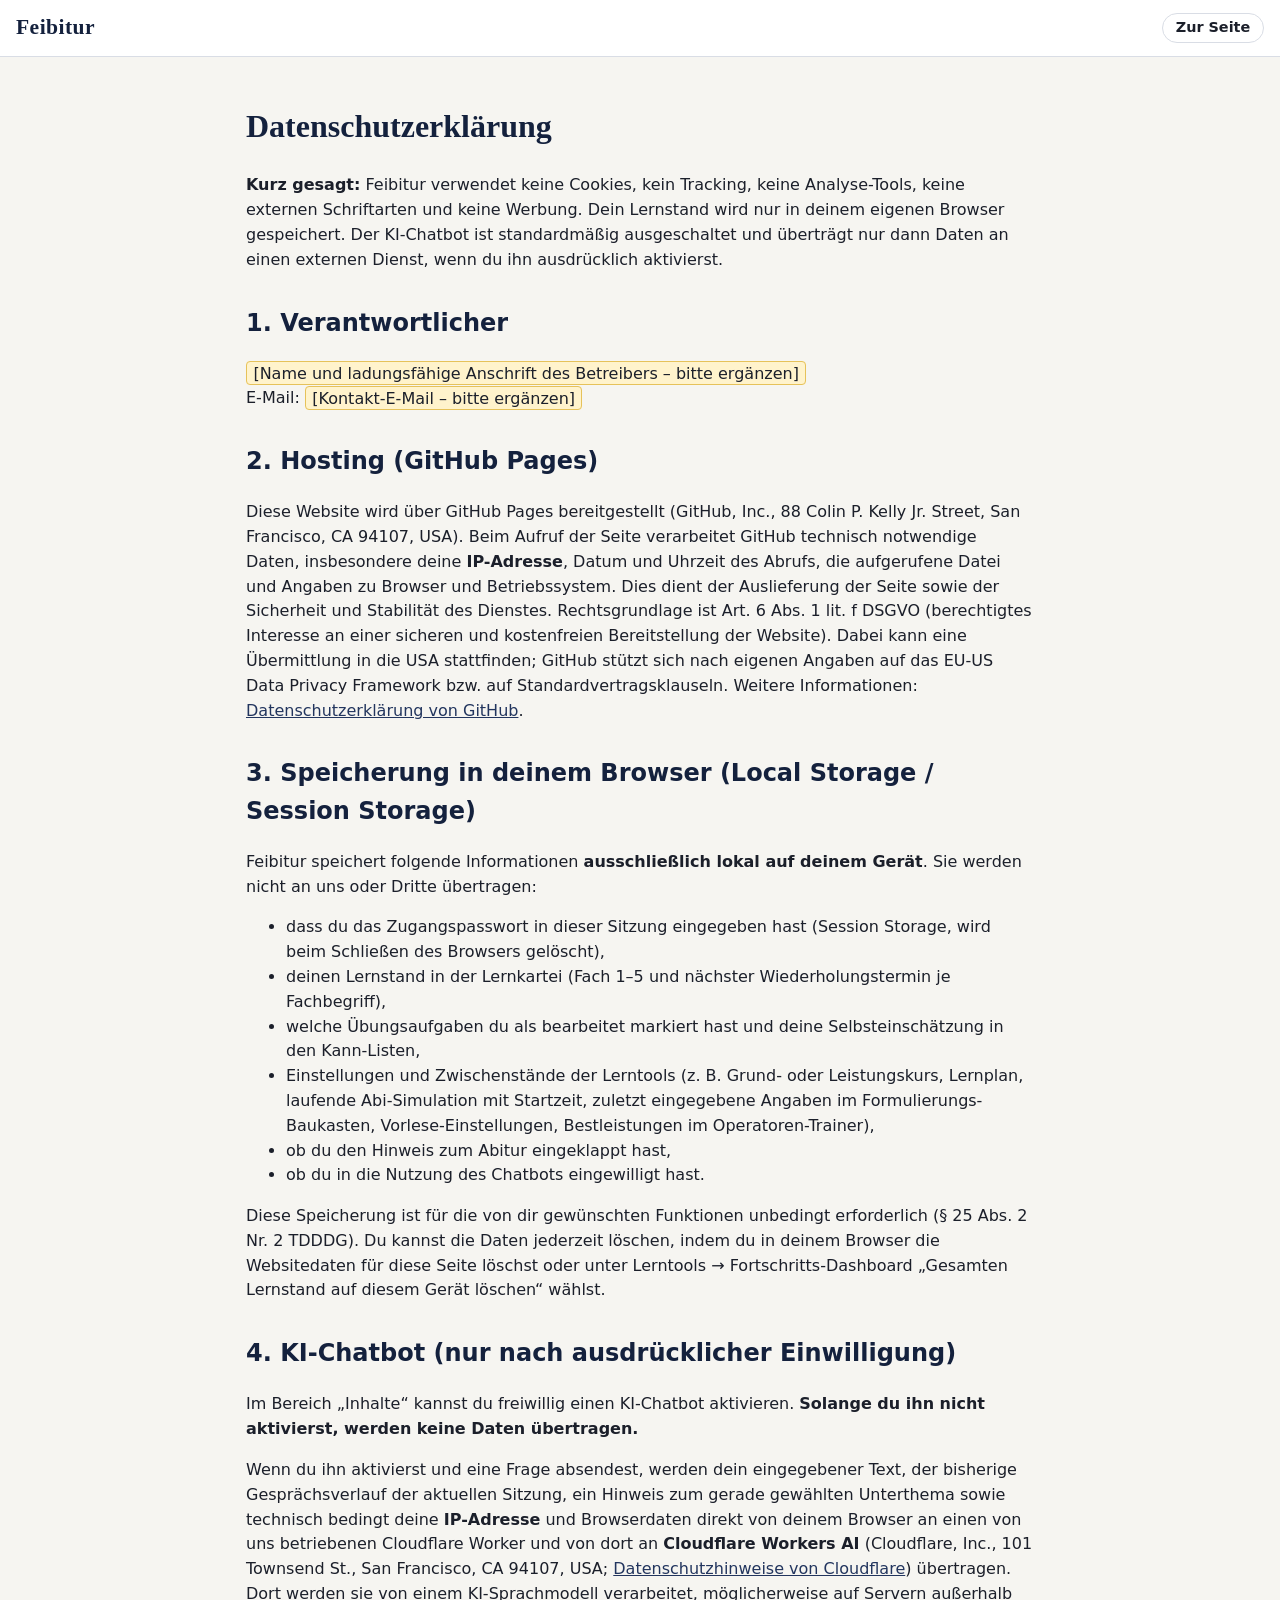
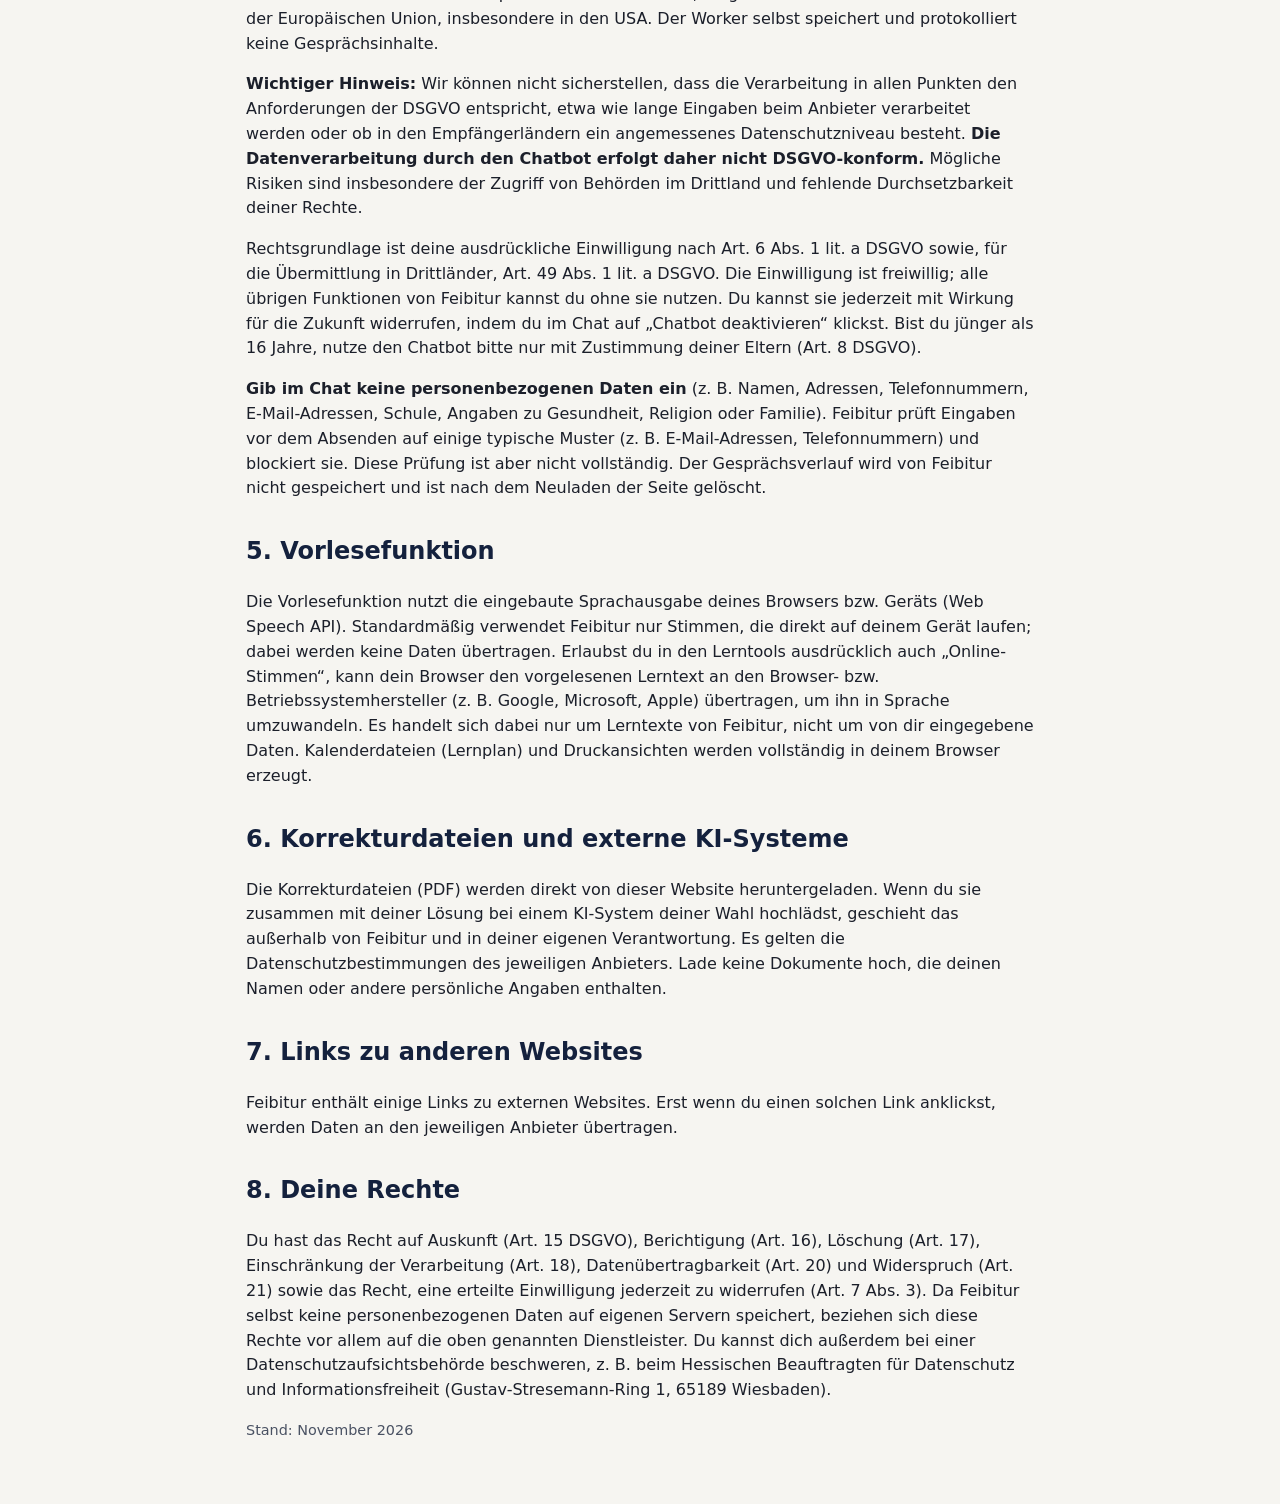
==== datenschutz.html @ f115fbe9 "Lerntools: zwölf Werkzeuge zum Selbstlernen - Button „Lerntools“ auf Startseite, in der Kopfleiste u" ====
<!doctype html>
<html lang="de">
<head>
<meta charset="utf-8">
<script>if(location.protocol==="http:"&&location.hostname==="feibitur.janrickmer.de")location.replace("https://"+location.host+location.pathname+location.search+location.hash);</script>
<meta name="viewport" content="width=device-width, initial-scale=1">
<title>Datenschutz – Feibitur</title>
<meta name="robots" content="noindex, nofollow">
<link rel="icon" href="assets/img/favicon.svg" type="image/svg+xml">
<link rel="stylesheet" href="assets/css/style.css">
<style>.legal{max-width:820px;margin:0 auto;padding:1.5rem 16px 3rem}.legal h1{font-family:var(--font-head);color:var(--navy)}.legal h2{color:var(--navy);margin-top:2rem}.todo{background:#fff3cc;border:1px solid #e6c25a;padding:.1rem .4rem;border-radius:4px;color:#1b1f2a}</style>
</head>
<body>
<header class="topbar"><a class="brand" href="index.html">Feibitur</a><nav><a class="btn btn-small" href="index.html">Zur Seite</a></nav></header>
<main class="legal">
<h1>Datenschutzerklärung</h1>
<p><b>Kurz gesagt:</b> Feibitur verwendet keine Cookies, kein Tracking, keine Analyse-Tools, keine externen Schriftarten und keine Werbung. Dein Lernstand wird nur in deinem eigenen Browser gespeichert. Der KI-Chatbot ist standardmäßig ausgeschaltet und überträgt nur dann Daten an einen externen Dienst, wenn du ihn ausdrücklich aktivierst.</p>

<h2>1. Verantwortlicher</h2>
<p><span class="todo">[Name und ladungsfähige Anschrift des Betreibers – bitte ergänzen]</span><br>
E-Mail: <span class="todo">[Kontakt-E-Mail – bitte ergänzen]</span></p>

<h2>2. Hosting (GitHub Pages)</h2>
<p>Diese Website wird über GitHub Pages bereitgestellt (GitHub, Inc., 88 Colin P. Kelly Jr. Street, San Francisco, CA 94107, USA). Beim Aufruf der Seite verarbeitet GitHub technisch notwendige Daten, insbesondere deine <b>IP-Adresse</b>, Datum und Uhrzeit des Abrufs, die aufgerufene Datei und Angaben zu Browser und Betriebssystem. Dies dient der Auslieferung der Seite sowie der Sicherheit und Stabilität des Dienstes. Rechtsgrundlage ist Art. 6 Abs. 1 lit. f DSGVO (berechtigtes Interesse an einer sicheren und kostenfreien Bereitstellung der Website). Dabei kann eine Übermittlung in die USA stattfinden; GitHub stützt sich nach eigenen Angaben auf das EU-US Data Privacy Framework bzw. auf Standardvertragsklauseln. Weitere Informationen: <a href="https://docs.github.com/de/site-policy/privacy-policies/github-general-privacy-statement" rel="noopener noreferrer">Datenschutzerklärung von GitHub</a>.</p>

<h2>3. Speicherung in deinem Browser (Local Storage / Session Storage)</h2>
<p>Feibitur speichert folgende Informationen <b>ausschließlich lokal auf deinem Gerät</b>. Sie werden nicht an uns oder Dritte übertragen:</p>
<ul>
<li>dass du das Zugangspasswort in dieser Sitzung eingegeben hast (Session Storage, wird beim Schließen des Browsers gelöscht),</li>
<li>deinen Lernstand in der Lernkartei (Fach 1–5 und nächster Wiederholungstermin je Fachbegriff),</li>
<li>welche Übungsaufgaben du als bearbeitet markiert hast und deine Selbsteinschätzung in den Kann-Listen,</li>
<li>Einstellungen und Zwischenstände der Lerntools (z. B. Grund- oder Leistungskurs, Lernplan, laufende Abi-Simulation mit Startzeit, zuletzt eingegebene Angaben im Formulierungs-Baukasten, Vorlese-Einstellungen, Bestleistungen im Operatoren-Trainer),</li>
<li>ob du den Hinweis zum Abitur eingeklappt hast,</li>
<li>ob du in die Nutzung des Chatbots eingewilligt hast.</li>
</ul>
<p>Diese Speicherung ist für die von dir gewünschten Funktionen unbedingt erforderlich (§ 25 Abs. 2 Nr. 2 TDDDG). Du kannst die Daten jederzeit löschen, indem du in deinem Browser die Websitedaten für diese Seite löschst oder unter Lerntools → Fortschritts-Dashboard „Gesamten Lernstand auf diesem Gerät löschen“ wählst.</p>

<h2 id="chatbot">4. KI-Chatbot (nur nach ausdrücklicher Einwilligung)</h2>
<p>Im Bereich „Inhalte“ kannst du freiwillig einen KI-Chatbot aktivieren. <b>Solange du ihn nicht aktivierst, werden keine Daten übertragen.</b></p>
<p>Wenn du ihn aktivierst und eine Frage absendest, werden dein eingegebener Text, der bisherige Gesprächsverlauf der aktuellen Sitzung, ein Hinweis zum gerade gewählten Unterthema sowie technisch bedingt deine <b>IP-Adresse</b> und Browserdaten direkt von deinem Browser an einen von uns betriebenen Cloudflare Worker und von dort an <b>Cloudflare Workers AI</b> (Cloudflare, Inc., 101 Townsend St., San Francisco, CA 94107, USA; <a href="https://www.cloudflare.com/de-de/privacypolicy/" rel="noopener noreferrer">Datenschutzhinweise von Cloudflare</a>) übertragen. Dort werden sie von einem KI-Sprachmodell verarbeitet, möglicherweise auf Servern außerhalb der Europäischen Union, insbesondere in den USA. Der Worker selbst speichert und protokolliert keine Gesprächsinhalte.</p>
<p><b>Wichtiger Hinweis:</b> Wir können nicht sicherstellen, dass die Verarbeitung in allen Punkten den Anforderungen der DSGVO entspricht, etwa wie lange Eingaben beim Anbieter verarbeitet werden oder ob in den Empfängerländern ein angemessenes Datenschutzniveau besteht. <b>Die Datenverarbeitung durch den Chatbot erfolgt daher nicht DSGVO-konform.</b> Mögliche Risiken sind insbesondere der Zugriff von Behörden im Drittland und fehlende Durchsetzbarkeit deiner Rechte.</p>
<p>Rechtsgrundlage ist deine ausdrückliche Einwilligung nach Art. 6 Abs. 1 lit. a DSGVO sowie, für die Übermittlung in Drittländer, Art. 49 Abs. 1 lit. a DSGVO. Die Einwilligung ist freiwillig; alle übrigen Funktionen von Feibitur kannst du ohne sie nutzen. Du kannst sie jederzeit mit Wirkung für die Zukunft widerrufen, indem du im Chat auf „Chatbot deaktivieren“ klickst. Bist du jünger als 16 Jahre, nutze den Chatbot bitte nur mit Zustimmung deiner Eltern (Art. 8 DSGVO).</p>
<p><b>Gib im Chat keine personenbezogenen Daten ein</b> (z. B. Namen, Adressen, Telefonnummern, E-Mail-Adressen, Schule, Angaben zu Gesundheit, Religion oder Familie). Feibitur prüft Eingaben vor dem Absenden auf einige typische Muster (z. B. E-Mail-Adressen, Telefonnummern) und blockiert sie. Diese Prüfung ist aber nicht vollständig. Der Gesprächsverlauf wird von Feibitur nicht gespeichert und ist nach dem Neuladen der Seite gelöscht.</p>

<h2>5. Vorlesefunktion</h2>
<p>Die Vorlesefunktion nutzt die eingebaute Sprachausgabe deines Browsers bzw. Geräts (Web Speech API). Standardmäßig verwendet Feibitur nur Stimmen, die direkt auf deinem Gerät laufen; dabei werden keine Daten übertragen. Erlaubst du in den Lerntools ausdrücklich auch „Online-Stimmen“, kann dein Browser den vorgelesenen Lerntext an den Browser- bzw. Betriebssystemhersteller (z. B. Google, Microsoft, Apple) übertragen, um ihn in Sprache umzuwandeln. Es handelt sich dabei nur um Lerntexte von Feibitur, nicht um von dir eingegebene Daten. Kalenderdateien (Lernplan) und Druckansichten werden vollständig in deinem Browser erzeugt.</p>

<h2>6. Korrekturdateien und externe KI-Systeme</h2>
<p>Die Korrekturdateien (PDF) werden direkt von dieser Website heruntergeladen. Wenn du sie zusammen mit deiner Lösung bei einem KI-System deiner Wahl hochlädst, geschieht das außerhalb von Feibitur und in deiner eigenen Verantwortung. Es gelten die Datenschutzbestimmungen des jeweiligen Anbieters. Lade keine Dokumente hoch, die deinen Namen oder andere persönliche Angaben enthalten.</p>

<h2>7. Links zu anderen Websites</h2>
<p>Feibitur enthält einige Links zu externen Websites. Erst wenn du einen solchen Link anklickst, werden Daten an den jeweiligen Anbieter übertragen.</p>

<h2>8. Deine Rechte</h2>
<p>Du hast das Recht auf Auskunft (Art. 15 DSGVO), Berichtigung (Art. 16), Löschung (Art. 17), Einschränkung der Verarbeitung (Art. 18), Datenübertragbarkeit (Art. 20) und Widerspruch (Art. 21) sowie das Recht, eine erteilte Einwilligung jederzeit zu widerrufen (Art. 7 Abs. 3). Da Feibitur selbst keine personenbezogenen Daten auf eigenen Servern speichert, beziehen sich diese Rechte vor allem auf die oben genannten Dienstleister. Du kannst dich außerdem bei einer Datenschutzaufsichtsbehörde beschweren, z. B. beim Hessischen Beauftragten für Datenschutz und Informationsfreiheit (Gustav-Stresemann-Ring 1, 65189 Wiesbaden).</p>

<p class="muted">Stand: November 2026</p>
</main>
</body>
</html>
---- assets/css/style.css ----
/* Feibitur – Stylesheet (keine externen Schriften/Ressourcen, DSGVO-freundlich) */
:root {
  --bg: #f6f5f1;
  --surface: #ffffff;
  --surface-2: #f0f2f6;
  --ink: #1b1f2a;
  --ink-soft: #4a5263;
  --line: #d9dde5;
  --navy: #14213d;
  --navy-2: #22355e;
  --accent: #b5302a;
  --gold: #d9a400;
  --green: #1e7d45;
  --green-ink: #ffffff;
  --amber-bg: #fff6dc;
  --amber-line: #e6c25a;
  --lk: #6b3fa0;
  --rel: #5b3f8c;
  --radius: 12px;
  --shadow: 0 1px 2px rgba(20, 33, 61, .06), 0 4px 16px rgba(20, 33, 61, .06);
  --font: system-ui, -apple-system, "Segoe UI", Roboto, "Helvetica Neue", Arial, sans-serif;
  --font-head: Georgia, "Times New Roman", serif;
}
@media (prefers-color-scheme: dark) {
  :root:not([data-theme="light"]) {
    --bg: #11141b; --surface: #1a1e28; --surface-2: #222736; --ink: #e8eaf0; --ink-soft: #aab1c2;
    --line: #333a4c; --navy: #9db4e8; --navy-2: #c3d2f5; --accent: #ef6b62; --amber-bg: #2e2714; --amber-line: #8a6d1d;
    --lk: #b993ea; --rel: #b39be0; --shadow: 0 1px 2px rgba(0,0,0,.4);
  }
}
* { box-sizing: border-box; }
html { -webkit-text-size-adjust: 100%; }
body { margin: 0; background: var(--bg); color: var(--ink); font: 16px/1.55 var(--font); overflow-wrap: break-word; }
.topic-panel, .stage, .content-main, .block, .task2, .mat-text, .op-box, .chat { min-width: 0; }
.block, .mat-text, .op-box, .ttext, .face .def, .gl-item, .abi-body { hyphens: auto; -webkit-hyphens: auto; }
a { color: var(--navy-2); }
button { font: inherit; }
img, svg { max-width: 100%; }
.visually-hidden { position: absolute !important; width: 1px; height: 1px; overflow: hidden; clip: rect(0 0 0 0); white-space: nowrap; }
.noscript { padding: 2rem; text-align: center; }
[hidden] { display: none !important; }

/* Buttons */
.btn { display: inline-flex; align-items: center; justify-content: center; gap: .5rem; border: 1px solid var(--line); background: var(--surface); color: var(--ink);
  padding: .6rem 1.1rem; border-radius: 999px; cursor: pointer; text-decoration: none; font-weight: 600; line-height: 1.2; }
.btn:hover { border-color: var(--navy-2); }
.btn:focus-visible, button:focus-visible, a:focus-visible, input:focus-visible, textarea:focus-visible { outline: 3px solid var(--gold); outline-offset: 2px; }
.btn-primary { background: #14213d; color: #fff; border-color: #14213d; }
.btn-primary:hover { background: #22355e; }
.btn-green { background: var(--green); color: var(--green-ink); border-color: var(--green); }
.btn-green:hover { background: #17663a; }
.btn-small { padding: .35rem .8rem; font-size: .9rem; }
.btn-ghost { background: transparent; }

/* Gate */
.gate { min-height: 100vh; display: flex; flex-direction: column; align-items: center; justify-content: center; padding: 16px;
  background: radial-gradient(1200px 600px at 50% -10%, #22355e 0%, #14213d 55%, #0c1427 100%); }
.gate-card { background: #fff; color: #1b1f2a; width: 100%; max-width: 380px; padding: 2rem 1.6rem; border-radius: 18px; box-shadow: 0 20px 60px rgba(0,0,0,.35);
  display: flex; flex-direction: column; gap: .8rem; text-align: center; }
.gate-card input { padding: .75rem 1rem; border: 1px solid #c8cdd8; border-radius: 10px; font-size: 1rem; }
.gate-lead { margin: 0; color: #4a5263; }
.gate-error { color: #b5302a; margin: 0; font-weight: 600; }
.legal-links { margin-top: 1.2rem; font-size: .85rem; color: #c3cbe0; }
.legal-links a { color: #dfe6f7; }
.brand { font-family: var(--font-head); font-weight: 700; letter-spacing: .02em; }
.brand-lg { font-size: 2.6rem; color: #14213d; }

/* Home */
.home { min-height: 100vh; display: flex; flex-direction: column; }
.home-head { text-align: center; padding: 4rem 16px 2rem; }
.home-head .brand { font-size: clamp(2.6rem, 8vw, 4.2rem); color: var(--navy); }
.home-head p { color: var(--ink-soft); margin: .4rem 0 0; }
.home-choices { display: grid; grid-template-columns: repeat(auto-fit, minmax(260px, 1fr)); gap: 1.4rem; max-width: 820px; width: 100%; margin: 0 auto; padding: 1rem 16px 3rem; }
.choice { display: flex; flex-direction: column; align-items: flex-start; gap: .6rem; padding: 1.8rem 1.6rem; border-radius: 18px; border: 0; cursor: pointer; text-align: left; color: #fff;
  box-shadow: var(--shadow); transition: transform .15s ease, box-shadow .15s ease; min-height: 180px; }
.choice:hover { transform: translateY(-2px); box-shadow: 0 10px 30px rgba(20,33,61,.18); }
.choice .choice-title { font-family: var(--font-head); font-size: 1.6rem; font-weight: 700; }
.choice .choice-sub { opacity: .85; font-size: .95rem; }
.choice svg { width: 44px; height: 44px; }
.choice-powi { background: linear-gradient(135deg, #14213d, #2c4478); }
.choice-rel { background: linear-gradient(135deg, #4a2f78, #7b5bb0); }
.site-foot { margin-top: auto; text-align: center; padding: 1.4rem 16px; color: var(--ink-soft); font-size: .85rem; }

/* Page header */
.topbar { display: flex; align-items: center; justify-content: space-between; gap: 1rem; padding: .7rem 16px; background: var(--surface); border-bottom: 1px solid var(--line); }
.topbar .brand { font-size: 1.35rem; color: var(--navy); text-decoration: none; }
.flagline { height: 4px; background: linear-gradient(90deg, #1b1b1b 0 33.3%, #c8102e 33.3% 66.6%, #e4b200 66.6%); }

.powi-hero { background: linear-gradient(160deg, #14213d 0%, #22355e 60%, #2f4a80 100%); color: #fff; padding: 2rem 16px 1.6rem; text-align: center; position: relative; overflow: hidden; }
.powi-hero h1 { font-family: var(--font-head); margin: 0; font-size: clamp(1.7rem, 4.5vw, 2.6rem); }
.powi-hero p { margin: .3rem 0 0; color: #d7def0; }
.powi-hero .dome { position: absolute; right: -20px; bottom: -10px; width: 220px; opacity: .12; }

/* Abitur-Hinweis */
.abi-wrap { max-width: 1100px; margin: -1rem auto 0; padding: 0 16px; position: relative; z-index: 2; }
.abi { background: var(--surface); border: 1px solid var(--amber-line); border-left: 6px solid var(--gold); border-radius: var(--radius); box-shadow: var(--shadow); }
.abi > summary { cursor: pointer; padding: 1rem 1.2rem; font-weight: 700; display: flex; gap: .6rem; align-items: center; list-style: none; text-align: center; justify-content: center; }
.abi > summary::-webkit-details-marker { display: none; }
.abi > summary .chev { transition: transform .2s; }
.abi[open] > summary .chev { transform: rotate(180deg); }
.abi-body { padding: 0 1.2rem 1.2rem; }
.abi-body ul { margin: .3rem 0; padding-left: 1.2rem; }
.abi-body li { margin: .25rem 0; }
.abi-cols { display: grid; grid-template-columns: 1fr 1fr; gap: 1rem; margin-top: 1rem; }
.abi-col { background: var(--surface-2); border-radius: 10px; padding: .9rem 1rem; }
.abi-col h3 { margin: 0 0 .5rem; font-size: 1.05rem; color: var(--navy); }
.abi-col.lk h3 { color: var(--lk); }
.abi-col h4 { margin: .7rem 0 .2rem; font-size: .92rem; }
.abi-col ul { font-size: .92rem; }
.abi-src { font-size: .8rem; color: var(--ink-soft); margin-top: .8rem; }
.abi-tipps { margin-top: 1rem; background: var(--amber-bg); border-radius: 10px; padding: .8rem 1rem; font-size: .93rem; }

/* Tabs */
.tabs-wrap { max-width: 1400px; margin: 1.4rem auto 0; padding: 0 16px; }
.tabs { display: grid; grid-template-columns: repeat(5, minmax(0, 1fr)); gap: 6px; border-bottom: 3px solid var(--navy); }
.tab { border: 1px solid var(--line); border-bottom: 0; background: var(--surface-2); color: var(--ink); padding: .75rem .6rem; border-radius: 10px 10px 0 0; cursor: pointer;
  font-weight: 600; font-size: .9rem; line-height: 1.3; text-align: center; display: flex; align-items: center; justify-content: center; min-height: 64px; }
.tab:hover { background: var(--surface); }
.tab[aria-selected="true"] { background: #14213d; color: #fff; border-color: #14213d; }
.tab .tab-short { display: none; }

/* Tab layout */
.tabpanel { max-width: 1400px; margin: 0 auto; padding: 1rem 16px 3rem; display: grid; grid-template-columns: 300px minmax(0, 1fr); gap: 1.2rem; align-items: start; }
.sidebar { background: var(--surface); border: 1px solid var(--line); border-radius: var(--radius); padding: .6rem; position: sticky; top: .8rem; max-height: calc(100vh - 1.6rem); overflow: auto; }
.sidebar h2 { font-size: .8rem; text-transform: uppercase; letter-spacing: .06em; color: var(--ink-soft); margin: .4rem .5rem .6rem; }
.topic-btn { display: block; width: 100%; text-align: left; border: 1px solid transparent; background: transparent; color: var(--ink); padding: .65rem .7rem; border-radius: 10px; cursor: pointer; margin-bottom: 4px; }
.topic-btn:hover { background: var(--surface-2); }
.topic-btn[aria-expanded="true"] { background: #eef2fb; border-color: #b9c6e4; }
@media (prefers-color-scheme: dark) { :root:not([data-theme="light"]) .topic-btn[aria-expanded="true"] { background: #26304a; border-color: #3d4b70; } }
.topic-nr { font-weight: 700; color: var(--navy); margin-right: .3rem; }
.topic-title { font-size: .92rem; }
.badges { display: flex; flex-wrap: wrap; gap: 4px; margin-top: .35rem; }
.badge { font-size: .7rem; font-weight: 700; padding: .1rem .5rem; border-radius: 999px; border: 1px solid; white-space: nowrap; }
.badge-abi { color: #8a5a00; background: #fff3cc; border-color: #e6c25a; }
.badge-noabi { color: var(--ink-soft); background: transparent; border-color: var(--line); font-weight: 600; }
.badge-content { color: var(--green); border-color: #9fd0b2; background: #ecf8f0; }
.badge-lk { color: #fff; background: var(--lk); border-color: var(--lk); }

.stage { min-width: 0; }
.stage-empty { background: var(--surface); border: 1px dashed var(--line); border-radius: var(--radius); padding: 2.4rem 1.4rem; text-align: center; color: var(--ink-soft); }
.topic-panel { background: var(--surface); border: 1px solid var(--line); border-radius: var(--radius); box-shadow: var(--shadow); overflow: hidden; animation: open .2s ease; }
@keyframes open { from { opacity: 0; transform: translateY(6px); } to { opacity: 1; transform: none; } }
.topic-head { padding: 1.1rem 1.3rem; border-bottom: 1px solid var(--line); background: linear-gradient(180deg, var(--surface-2), var(--surface)); }
.topic-head h2 { margin: 0; font-family: var(--font-head); font-size: 1.45rem; color: var(--navy); }
.topic-head .row { display: flex; justify-content: space-between; gap: .4rem 1rem; align-items: flex-start; flex-wrap: wrap; }
.kcgo { margin-top: .6rem; font-size: .88rem; }
.kcgo summary { cursor: pointer; color: var(--navy-2); font-weight: 600; }
.kcgo ul { margin: .3rem 0 .4rem; padding-left: 1.2rem; }
.erlass-note { margin-top: .6rem; font-size: .88rem; background: var(--amber-bg); border: 1px solid var(--amber-line); padding: .45rem .7rem; border-radius: 8px; }

.sections { display: grid; grid-template-columns: repeat(3, minmax(0, 1fr)); gap: 0; border-bottom: 1px solid var(--line); }
.sec-btn { display: flex; align-items: center; justify-content: center; gap: .55rem; padding: .9rem .6rem; border: 0; border-right: 1px solid var(--line); background: var(--surface);
  color: var(--ink-soft); font-weight: 700; cursor: pointer; font-size: 1rem; }
.sec-btn:last-child { border-right: 0; }
.sec-btn svg { width: 22px; height: 22px; flex: none; }
.sec-btn[aria-selected="true"] { color: var(--navy); background: var(--surface-2); box-shadow: inset 0 -3px 0 var(--accent); }
.sec-body { padding: 1.2rem 1.3rem 1.6rem; }

/* Karteikarten */
.cards-top { display: flex; flex-wrap: wrap; justify-content: space-between; gap: .6rem; align-items: center; margin-bottom: .9rem; }
.progress { display: flex; gap: .5rem; flex-wrap: wrap; font-size: .85rem; }
.pill { padding: .2rem .65rem; border-radius: 999px; background: var(--surface-2); border: 1px solid var(--line); }
.pill-good { background: #e8f6ee; border-color: #9fd0b2; color: #17663a; }
.pill-bad { background: #fdecea; border-color: #f0b3ad; color: #9b2b23; }
.flash-wrap { perspective: 1200px; max-width: 620px; margin: 0 auto; }
.flash { position: relative; width: 100%; min-height: 260px; border: 0; padding: 0; background: transparent; cursor: pointer; transform-style: preserve-3d; transition: transform .55s cubic-bezier(.2,.7,.2,1); display: block; }
.flash.flipped { transform: rotateY(180deg); }
.face { position: absolute; inset: 0; backface-visibility: hidden; -webkit-backface-visibility: hidden; border-radius: 16px; padding: 1.4rem 1.5rem; display: flex; flex-direction: column;
  justify-content: center; align-items: center; text-align: center; box-shadow: 0 6px 22px rgba(20,33,61,.16);
  background: repeating-linear-gradient(180deg, #fffdf6 0 31px, #e5ecf7 31px 32px); color: #1b1f2a; border-top: 10px solid #b5302a; }
.face-back { transform: rotateY(180deg); border-top-color: #14213d; text-align: left; align-items: stretch; overflow: auto; }
.face .term { font-family: var(--font-head); font-size: clamp(1.4rem, 4vw, 2rem); font-weight: 700; color: #14213d; }
.face .hint { position: absolute; bottom: .7rem; left: 0; right: 0; text-align: center; font-size: .8rem; color: #6b7280; }
.face-back .term-small { font-weight: 700; color: #b5302a; margin-bottom: .4rem; }
.face-back .def { font-size: 1rem; line-height: 1.55; }
.rate { display: flex; justify-content: center; gap: .8rem; margin-top: 1rem; flex-wrap: wrap; }
.rate .btn { min-width: 220px; }
.btn-good { background: #1e7d45; color: #fff; border-color: #1e7d45; }
.btn-bad { background: #fff; color: #9b2b23; border-color: #e0a19b; }
.cards-done { text-align: center; padding: 1.5rem; }
.glossar { margin-top: 2rem; border-top: 1px solid var(--line); padding-top: 1.2rem; }
.glossar h3 { margin: 0 0 .5rem; }
.glossar input { width: 100%; padding: .7rem 1rem; border: 1px solid var(--line); border-radius: 10px; font-size: 1rem; background: var(--surface); color: var(--ink); }
.glossar-results { margin-top: .8rem; display: grid; gap: .5rem; }
.gl-item { border: 1px solid var(--line); border-radius: 10px; padding: .6rem .8rem; background: var(--surface-2); }
.gl-item b { color: var(--navy); }
.gl-item .gl-src { font-size: .75rem; color: var(--ink-soft); }
.muted { color: var(--ink-soft); font-size: .9rem; }

/* Inhalte */
.content-grid { display: grid; grid-template-columns: minmax(0, 2fr) minmax(0, 1fr); gap: 1.3rem; align-items: start; }
.content-main > * + * { margin-top: 1.1rem; }
.block { border: 1px solid var(--line); border-radius: 12px; padding: 1rem 1.15rem; background: var(--surface); }
.block h3 { margin: 0 0 .4rem; font-size: 1.15rem; color: var(--navy); }
.block p { margin: .45rem 0; }
.block ul, .block ol { padding-left: 1.25rem; margin: .4rem 0; }
.block li { margin: .2rem 0; }
.block-kind { display: inline-block; font-size: .7rem; text-transform: uppercase; letter-spacing: .07em; font-weight: 800; padding: .12rem .5rem; border-radius: 6px; margin-bottom: .45rem; }
.k-erklaerung { background: #e7eefb; color: #22355e; }
.k-fachtext { background: #efe9e1; color: #6a4b1f; }
.k-merke { background: #fff3cc; color: #7a5600; }
.k-beispiel { background: #e8f6ee; color: #17663a; }
.k-gesetz { background: #f1e6f8; color: #5d2f86; }
.k-grafik { background: #e5f2f7; color: #155a73; }
.block.fachtext { background: #fcfaf6; font-family: var(--font-head); font-size: 1.02rem; }
@media (prefers-color-scheme: dark) { :root:not([data-theme="light"]) .block.fachtext { background: #1f1d1a; } }
.block.merke { border-color: var(--amber-line); background: var(--amber-bg); }
.block.gesetz { border-left: 5px solid #8a5bb5; }
.block.lk { border-left: 5px solid var(--lk); }
.block .lk-tag { float: right; }
.block table { width: 100%; border-collapse: collapse; font-size: .92rem; margin-top: .4rem; }
.block th, .block td { border: 1px solid var(--line); padding: .45rem .55rem; vertical-align: top; text-align: left; }
.block th { background: var(--surface-2); }
.table-scroll { overflow-x: auto; }
.figure svg { width: 100%; height: auto; display: block; background: #fff; border-radius: 8px; }
.figure figcaption { font-size: .85rem; color: var(--ink-soft); margin-top: .4rem; }
.src { font-size: .8rem; color: var(--ink-soft); }

/* Chat */
.chat { position: sticky; top: .8rem; border: 1px solid var(--line); border-radius: 12px; background: var(--surface); display: flex; flex-direction: column; max-height: calc(100vh - 1.6rem); min-height: 420px; }
.chat-head { padding: .75rem .9rem; border-bottom: 1px solid var(--line); background: #14213d; color: #fff; border-radius: 12px 12px 0 0; }
.chat-head b { display: block; }
.chat-head small { color: #cdd6ea; }
.chat-warn { margin: .7rem .8rem 0; padding: .55rem .7rem; border-radius: 8px; background: #fdecea; color: #7d221c; font-size: .82rem; border: 1px solid #f0b3ad; }
.chat-consent { padding: .8rem; font-size: .86rem; }
.chat-consent label { display: flex; gap: .5rem; align-items: flex-start; margin: .6rem 0; }
.chat-log { flex: 1; overflow: auto; padding: .8rem; display: flex; flex-direction: column; gap: .55rem; min-height: 160px; }
.msg { padding: .55rem .75rem; border-radius: 12px; font-size: .92rem; max-width: 92%; white-space: pre-wrap; word-wrap: break-word; }
.msg-user { align-self: flex-end; background: #14213d; color: #fff; border-bottom-right-radius: 4px; }
.msg-bot { align-self: flex-start; background: var(--surface-2); border-bottom-left-radius: 4px; }
.msg-err { align-self: stretch; background: #fdecea; color: #7d221c; font-size: .85rem; }
.chat-form { display: flex; gap: .4rem; padding: .6rem; border-top: 1px solid var(--line); }
.chat-form textarea { flex: 1; resize: none; min-height: 44px; max-height: 140px; padding: .55rem .7rem; border-radius: 10px; border: 1px solid var(--line); font: inherit; font-size: .92rem; background: var(--surface); color: var(--ink); }
.chat-foot { padding: 0 .8rem .6rem; font-size: .75rem; color: var(--ink-soft); display: flex; justify-content: space-between; gap: .5rem; }
.linklike { background: none; border: 0; padding: 0; color: var(--navy-2); text-decoration: underline; cursor: pointer; font-size: inherit; }

/* Übungsaufgaben */
.howto { background: #eef2fb; border: 1px solid #b9c6e4; border-radius: 12px; padding: 1rem 1.2rem; }
@media (prefers-color-scheme: dark) { :root:not([data-theme="light"]) .howto { background: #1f2740; border-color: #3d4b70; } }
.howto h3 { margin: 0 0 .5rem; color: var(--navy); }
.howto ol { margin: 0; padding-left: 0; list-style: none; counter-reset: step; display: grid; gap: .55rem; }
.howto li { counter-increment: step; display: grid; grid-template-columns: auto 1fr; gap: .7rem; align-items: start; }
.howto li::before { content: counter(step) ". Schritt"; font-weight: 800; color: #fff; background: #14213d; border-radius: 999px; padding: .1rem .65rem; font-size: .8rem; white-space: nowrap; margin-top: .1rem; }
.task { margin-top: 1.3rem; border: 1px solid var(--line); border-radius: 12px; overflow: hidden; }
.task-head { padding: .9rem 1.1rem; background: var(--surface-2); border-bottom: 1px solid var(--line); display: flex; justify-content: space-between; gap: .8rem; flex-wrap: wrap; align-items: baseline; }
.task-head h3 { margin: 0; font-size: 1.1rem; color: var(--navy); }
.task-list { list-style: none; margin: 0; padding: .4rem 1.1rem; }
.task-list li { display: grid; grid-template-columns: 2rem 1fr auto; gap: .5rem; padding: .7rem 0; border-bottom: 1px solid var(--line); }
.task-list li:last-child { border-bottom: 0; }
.task-list .be { font-weight: 700; white-space: nowrap; color: var(--ink-soft); }
.task-actions { padding: .2rem 1.1rem 1rem; }
.material { border-top: 1px solid var(--line); padding: 1rem 1.1rem 1.2rem; background: var(--surface); }
.mat-top { display: grid; grid-template-columns: minmax(0, 1fr) auto; gap: 1rem; align-items: start; }
.op-box { background: #f3f5f9; border: 1px solid #c9d1e0; border-radius: 10px; padding: .7rem .9rem; font-size: .9rem; }
@media (prefers-color-scheme: dark) { :root:not([data-theme="light"]) .op-box { background: #222736; border-color: #3d4b70; } }
.op-box h4 { margin: 0 0 .35rem; font-size: .9rem; }
.op-box dl { margin: 0; }
.op-box dt { font-weight: 800; color: var(--navy); margin-top: .35rem; }
.op-box dd { margin: 0 0 0 .1rem; }
.op-box .src { margin-top: .5rem; }
.mat-doc { margin-top: 1.1rem; }
.mat-doc h4 { margin: 1rem 0 .4rem; }
.mat-text { border: 1px solid var(--line); border-radius: 10px; padding: .8rem 1rem; background: #fffefb; color: #1b1f2a; }
.mat-p { display: grid; grid-template-columns: 2.2rem minmax(0, 1fr); gap: .4rem; margin: .45rem 0; }
.mat-p .pn { color: #888; font-size: .8rem; padding-top: .15rem; }
.mat-src { font-size: .8rem; color: var(--ink-soft); font-style: italic; margin-top: .4rem; }

.placeholder { padding: 1.4rem; text-align: center; color: var(--ink-soft); border: 1px dashed var(--line); border-radius: 12px; }

/* Religion */
.rel-hero { background: linear-gradient(160deg, #3c2566, #6c4fa3); color: #fff; padding: 2.4rem 16px; text-align: center; }
.rel-hero h1 { font-family: var(--font-head); margin: 0; }
.rel-body { max-width: 680px; margin: 2rem auto; padding: 0 16px; }

/* Responsive */
@media (max-width: 1100px) {
  .content-grid { grid-template-columns: minmax(0, 2fr) minmax(0, 1fr); }
  .tabpanel { grid-template-columns: 250px minmax(0, 1fr); }
}
@media (max-width: 860px) {
  .tabpanel { grid-template-columns: minmax(0, 1fr); }
  .sidebar { position: static; max-height: none; }
  .abi-cols { grid-template-columns: minmax(0, 1fr); }
  .tab { font-size: .8rem; min-height: 56px; padding: .5rem .3rem; }
  .tab .tab-long { display: none; }
  .tab .tab-short { display: inline; }
  .content-grid { grid-template-columns: minmax(0, 1fr); }
  .chat { position: static; max-height: 560px; }
  .mat-top { grid-template-columns: minmax(0, 1fr); }
  .mat-top .btn-green { justify-self: start; }
}
@media (max-width: 560px) {
  .tabpanel { padding: .8rem 10px 2.5rem; gap: .9rem; }
  .abi-wrap, .tabs-wrap { padding: 0 10px; }
  .abi > summary { padding: .9rem .8rem; }
  .abi-body { padding: 0 .8rem 1rem; }
  .abi-body ul { padding-left: 1.05rem; }
  .abi-col { padding: .75rem .7rem; }
  .topic-head { padding: .9rem .8rem; }
  .topic-head h2 { font-size: 1.2rem; }
  .sec-btn { flex-direction: column; gap: .2rem; font-size: .8rem; padding: .7rem .2rem; }
  .sec-body { padding: .9rem .6rem 1.2rem; }
  .block { padding: .85rem .75rem; }
  .block ul, .block ol { padding-left: 1.05rem; }
  .howto { padding: .85rem .75rem; }
  .howto li { grid-template-columns: minmax(0, 1fr); gap: .25rem; }
  .howto li::before { justify-self: start; }
  .task2-body { padding: .75rem .55rem; }
  .op-box { padding: .65rem .7rem; }
  .mat-text { padding: .55rem .6rem; }
  .mat-p { grid-template-columns: 1.7rem minmax(0, 1fr); gap: .25rem; }
  .op-badge { white-space: normal; overflow-wrap: anywhere; }
  .afb-head { font-size: 1.05rem; flex-wrap: wrap; }
  .face { padding: 1.1rem 1rem; }
  .flash { min-height: 300px; }
  .cards-top { gap: .4rem; }
  .task-list li { grid-template-columns: 1.6rem 1fr; }
  .task-list .be { grid-column: 2; }
  .rate .btn { min-width: 0; flex: 1; }
}
@media (prefers-reduced-motion: reduce) { .flash { transition: none; } .topic-panel { animation: none; } .choice { transition: none; } }
@media print { .chat, .tabs, .sidebar, .topbar { display: none; } }

/* Übungsaufgaben als aufklappbare Einzelaufgaben, gruppiert nach Anforderungsbereich */
.afb-group { margin-top: 1.8rem; }
.afb-head { display: flex; align-items: center; gap: .6rem; margin: 0; color: var(--navy); font-size: 1.15rem; }
.afb-tag { background: #14213d; color: #fff; border-radius: 999px; padding: .15rem .7rem; font-size: .8rem; }
.afb-desc { margin: .3rem 0 .7rem; }
.task2 { border: 1px solid var(--line); border-radius: 12px; margin-top: .6rem; overflow: hidden; background: var(--surface); }
.task2-head { display: grid; grid-template-columns: 3.2rem minmax(0, 1fr) 20px; gap: .6rem; width: 100%; text-align: left; background: var(--surface); border: 0; padding: .85rem 1rem; cursor: pointer; color: var(--ink); align-items: start; font: inherit; }
.task2-head:hover { background: var(--surface-2); }
.task2-head[aria-expanded="true"] { background: var(--surface-2); border-bottom: 1px solid var(--line); }
.task2-head .chev { transition: transform .2s; margin-top: .2rem; width: 18px; height: 18px; flex: none; }
.task2-head[aria-expanded="true"] .chev { transform: rotate(180deg); }
.tnum { font-weight: 800; color: var(--navy); }
.tmain { display: block; min-width: 0; }
.tops { display: flex; flex-wrap: wrap; gap: .35rem; margin-bottom: .3rem; align-items: center; }
.op-badge { font-size: .75rem; font-weight: 700; background: #e7eefb; color: #22355e; border-radius: 6px; padding: .1rem .45rem; }
.mat-refs { font-size: .75rem; color: var(--ink-soft); }
.ttext { display: block; }
.task2-body { padding: 1rem; }
.mat-bild { margin: 0; }
.mat-bild svg { width: 100%; height: auto; display: block; border-radius: 8px; border: 1px solid var(--line); }
.no-mat { margin-top: 1rem; }
@media (max-width: 560px) { .task2-head { grid-template-columns: 2.6rem 1fr auto; padding: .75rem .7rem; } }

@media (max-width: 360px) {
  .sec-btn { font-size: .72rem; }
  .sec-btn svg { width: 18px; height: 18px; }
  .task2-head { grid-template-columns: 2.4rem minmax(0, 1fr) 18px; gap: .4rem; padding: .7rem .55rem; }
  .tnum { font-size: .9rem; }
}

/* ===================== Lerntools ===================== */
.btn-tools { gap: .35rem; background: #fff7e0; border-color: var(--gold); color: #5a4300; margin-right: .4rem; }
.btn-tools svg, .btn-tools-hero svg { width: 18px; height: 18px; }
.btn-tools-hero { margin-top: 1rem; background: var(--gold); color: #14213d; border-color: var(--gold); position: relative; z-index: 1; }
.btn-tools-hero:hover { background: #f0c000; }
.topbar nav { display: flex; flex-wrap: wrap; gap: .4rem; justify-content: flex-end; }
.choice-tools { background: linear-gradient(135deg, #8a6400, #d9a400); grid-column: 1 / -1; min-height: 120px; }
.tools-hero { background: linear-gradient(160deg, #14213d 0%, #22355e 70%); color: #fff; padding: 1.8rem 16px 1.6rem; text-align: center; }
.tools-hero h1 { font-family: var(--font-head); margin: 0; font-size: clamp(1.6rem, 4.5vw, 2.4rem); }
.tools-hero p { margin: .4rem auto 0; max-width: 760px; color: #d7def0; }
.tools-main { max-width: 1100px; margin: 0 auto; padding: 1.3rem 16px 3rem; min-width: 0; }
.tool-group h2 { font-size: 1rem; text-transform: uppercase; letter-spacing: .06em; color: var(--ink-soft); margin: 1.6rem 0 .6rem; }
.tool-grid { display: grid; grid-template-columns: repeat(auto-fill, minmax(min(100%, 300px), 1fr)); gap: .8rem; }
.tool-card { display: flex; flex-direction: column; gap: .35rem; padding: 1rem 1.1rem; border: 1px solid var(--line); border-left: 5px solid var(--gold); border-radius: 12px; background: var(--surface); text-decoration: none; color: var(--ink); box-shadow: var(--shadow); }
.tool-card:hover { border-color: var(--navy-2); }
.tool-title { font-weight: 800; color: var(--navy); }
.tool-desc { font-size: .9rem; color: var(--ink-soft); }
.tools-controls { display: flex; flex-wrap: wrap; gap: .6rem 1rem; align-items: center; margin-bottom: 1rem; }
.tools-controls label { display: flex; align-items: center; gap: .4rem; flex-wrap: wrap; }
.tools-controls select, .tools-controls input[type=date], .tools-controls input[type=search], .tools-controls input:not([type]) { padding: .45rem .6rem; border: 1px solid var(--line); border-radius: 8px; background: var(--surface); color: var(--ink); font: inherit; max-width: 100%; }
.tools-controls select { max-width: min(520px, 100%); }
.tools-actions { display: flex; flex-wrap: wrap; gap: .6rem; align-items: center; margin: 1rem 0; }
.chk { display: inline-flex; gap: .45rem; align-items: center; }
.small { font-size: .82rem; }
.nowrap { white-space: nowrap; }
.seg { display: inline-flex; border: 1px solid var(--line); border-radius: 999px; overflow: hidden; background: var(--surface); }
.seg button { border: 0; background: transparent; padding: .45rem .9rem; cursor: pointer; font-weight: 600; color: var(--ink-soft); }
.seg button[aria-pressed="true"] { background: #14213d; color: #fff; }
.seg-wrap { flex-wrap: wrap; border-radius: 12px; }
.countdown { display: flex; align-items: center; gap: 1rem; background: #14213d; color: #fff; border-radius: 14px; padding: 1rem 1.2rem; margin: .5rem 0 1rem; }
.cd-num { font-size: 2.6rem; font-weight: 800; font-family: var(--font-head); color: var(--gold); line-height: 1; }
.cd-text { color: #dfe6f7; }
.plan { display: grid; gap: .6rem; }
.plan-week { border: 1px solid var(--line); border-radius: 12px; padding: .7rem .9rem; background: var(--surface); }
.plan-week ul { margin: .4rem 0 .2rem; padding-left: 1.2rem; }
.plan-week.done { opacity: .6; }
.plan-week.wdh { border-left: 5px solid var(--gold); }
.ptable { width: 100%; border-collapse: collapse; font-size: .92rem; }
.ptable th, .ptable td { border-bottom: 1px solid var(--line); padding: .5rem .45rem; text-align: left; vertical-align: middle; }
.ptable th { font-size: .82rem; color: var(--ink-soft); }
.pcell { min-width: 120px; white-space: nowrap; }
.pbar { display: inline-block; width: 80px; height: 8px; border-radius: 99px; background: var(--surface-2); border: 1px solid var(--line); vertical-align: middle; overflow: hidden; }
.pbar span { display: block; height: 100%; background: var(--green); }
.pnum { font-size: .8rem; color: var(--ink-soft); margin-left: .35rem; }
.ampel { display: inline-block; width: 14px; height: 14px; border-radius: 50%; border: 1px solid rgba(0,0,0,.15); }
.ampel-gruen { background: #2e9e5b; } .ampel-gelb { background: #e6b800; } .ampel-rot { background: #c0392b; } .ampel-grau { background: #c9cdd6; }
.kann-head { display: flex; justify-content: space-between; align-items: center; gap: .6rem; flex-wrap: wrap; }
.kann-head h2 { margin: 0; font-size: 1.2rem; color: var(--navy); font-family: var(--font-head); }
.kann-list { list-style: none; padding: 0; margin: 0; display: grid; gap: .5rem; }
.kann-item { display: grid; grid-template-columns: minmax(0, 1fr) auto; gap: .8rem; align-items: center; border: 1px solid var(--line); border-left: 6px solid #c9cdd6; border-radius: 10px; padding: .6rem .8rem; background: var(--surface); }
.kann-r { border-left-color: #c0392b; } .kann-y { border-left-color: #e6b800; } .kann-g { border-left-color: #2e9e5b; }
.kann-btns { display: flex; gap: .35rem; }
.kb { width: 30px; height: 30px; border-radius: 50%; border: 2px solid transparent; cursor: pointer; opacity: .35; }
.kb-r { background: #c0392b; } .kb-y { background: #e6b800; } .kb-g { background: #2e9e5b; }
.kb[aria-pressed="true"] { opacity: 1; border-color: var(--ink); }
.quiz-card, .quiz-end { border: 1px solid var(--line); border-radius: 14px; padding: 1rem 1.1rem; background: var(--surface); box-shadow: var(--shadow); }
.quiz-meta { font-size: .82rem; color: var(--ink-soft); margin-bottom: .5rem; }
.q-task { background: var(--surface-2); border-radius: 10px; padding: .7rem .85rem; margin: .4rem 0; }
.q-answer { background: #fffdf3; border: 1px dashed var(--amber-line); border-radius: 10px; padding: .7rem .85rem; margin: .4rem 0; color: #1b1f2a; }
.q-opts { display: grid; gap: .5rem; margin: .6rem 0; }
.q-opt { text-align: left; border: 1px solid var(--line); background: var(--surface); color: var(--ink); border-radius: 10px; padding: .65rem .8rem; cursor: pointer; font: inherit; }
.q-opt:hover:not(:disabled) { border-color: var(--navy-2); }
.q-opt.right, select.right { border-color: #2e9e5b; background: #e8f6ee; color: #14532d; }
.q-opt.wrong, select.wrong { border-color: #c0392b; background: #fdecea; color: #7d221c; }
.q-feedback { border-radius: 10px; padding: .65rem .8rem; margin: .6rem 0; }
.q-feedback.ok { background: #e8f6ee; color: #14532d; } .q-feedback.bad { background: #fdecea; color: #7d221c; }
.match { display: grid; gap: .5rem; margin: .5rem 0; }
.match-row { display: grid; grid-template-columns: minmax(0, 12rem) minmax(0, 1fr); gap: .5rem; align-items: center; }
.match-term { font-weight: 700; color: var(--navy); }
.match select { width: 100%; padding: .45rem; border: 1px solid var(--line); border-radius: 8px; font: inherit; background: var(--surface); color: var(--ink); }
.fach-row { display: grid; grid-template-columns: repeat(5, minmax(0, 1fr)); gap: .5rem; margin-bottom: .8rem; }
.fach-box { border-radius: 12px; padding: .7rem .4rem; text-align: center; color: #fff; }
.fb-n { font-size: 1.6rem; font-weight: 800; } .fb-l { font-size: .8rem; opacity: .9; }
.fach-box.fach-1 { background: #c0392b; } .fach-box.fach-2 { background: #d35400; } .fach-box.fach-3 { background: #b07d00; } .fach-box.fach-4 { background: #2e7d4f; } .fach-box.fach-5 { background: #14532d; }
.pill.fach { font-size: .78rem; }
.leitner-hint { font-size: .82rem; margin: -.4rem 0 .8rem; }
.card-topic { position: absolute; top: .6rem; left: .9rem; font-size: .78rem; font-weight: 700; color: #b5302a; }
.w-details { margin-top: 1.2rem; }
.add-new { display: inline-flex; gap: .4rem; align-items: center; flex-wrap: wrap; }
.add-new select { max-width: 320px; padding: .4rem; border-radius: 8px; border: 1px solid var(--line); font: inherit; background: var(--surface); color: var(--ink); }
.sim-info { border: 1px solid var(--line); border-radius: 12px; padding: .9rem 1.1rem; background: var(--surface); }
.sim-timer { position: sticky; top: 0; z-index: 5; display: flex; gap: .8rem; align-items: center; flex-wrap: wrap; background: #14213d; color: #fff; padding: .6rem 1rem; border-radius: 12px; margin-bottom: 1rem; }
.sim-timer #sim-rest { font-size: 1.4rem; font-weight: 800; font-variant-numeric: tabular-nums; }
.sim-timer .muted { color: #cdd6ea; }
.sim-timer .btn { margin-left: auto; }
.sim-timer.warn { background: #b07d00; } .sim-timer.over { background: #b5302a; }
.sim-choices { display: grid; grid-template-columns: repeat(auto-fit, minmax(min(100%, 300px), 1fr)); gap: .8rem; }
.sim-card { border: 1px solid var(--line); border-radius: 12px; padding: .9rem 1rem; background: var(--surface); display: flex; flex-direction: column; }
.sim-card h3 { margin: 0; color: var(--navy); }
.sim-card ol { padding-left: 1.2rem; flex: 1; }
.sim-card li { margin: .35rem 0; }
.sim-paper { border: 1px solid var(--line); border-radius: 12px; padding: 1rem 1.1rem; background: var(--surface); }
.sim-paper h2 { margin: 0; font-family: var(--font-head); color: var(--navy); }
.sim-tasks { padding-left: 1.2rem; }
.sim-tasks li { margin: .5rem 0; }
.sim-tasks li > div { display: inline; }
.bk { border: 1px solid var(--line); border-radius: 14px; padding: 1rem 1.1rem; background: var(--surface); margin-bottom: 1rem; }
.bk h2 { margin: 0 0 .7rem; font-size: 1.15rem; color: var(--navy); }
.bk-grid { display: grid; grid-template-columns: repeat(auto-fill, minmax(min(100%, 230px), 1fr)); gap: .6rem; }
.bk-f { display: flex; flex-direction: column; gap: .2rem; font-size: .88rem; color: var(--ink-soft); margin: .3rem 0; }
.bk-f input, .bk-f select { padding: .5rem .6rem; border: 1px solid var(--line); border-radius: 8px; font: inherit; color: var(--ink); background: var(--surface); }
.bk-out { margin-top: .9rem; display: grid; gap: .5rem; }
.bk-sent { display: grid; grid-template-columns: minmax(0, 1fr) auto; gap: .6rem; align-items: center; background: var(--surface-2); border-radius: 10px; padding: .6rem .8rem; }
.bk-sent p { margin: 0; }
.bs-group h3 { font-size: .95rem; margin: .9rem 0 .4rem; }
.bs-chips { display: flex; flex-wrap: wrap; gap: .4rem; }
.bs-chip { border: 1px solid var(--line); background: var(--surface-2); color: var(--ink); border-radius: 10px; padding: .4rem .6rem; cursor: pointer; text-align: left; font: inherit; font-size: .9rem; }
.bs-chip.copied { background: #e8f6ee; border-color: #2e9e5b; }
.ex-pair { display: grid; grid-template-columns: repeat(auto-fit, minmax(min(100%, 300px), 1fr)); gap: .8rem; margin: .8rem 0; }
.ex { border-radius: 12px; padding: .8rem 1rem; }
.ex h3 { margin: 0 0 .4rem; font-size: 1rem; }
.ex-weak { background: #fdecea; border: 1px solid #f0b3ad; color: #4a1511; }
.ex-strong { background: #e8f6ee; border: 1px solid #9fd0b2; color: #0f3d22; }
.ex-think, .ex-merk { border: 1px solid var(--line); border-radius: 12px; padding: .8rem 1rem; background: var(--surface); }
.net-wrap { display: grid; grid-template-columns: minmax(0, 2fr) minmax(0, 1fr); gap: 1rem; align-items: start; }
.net-svg { width: 100%; height: auto; display: block; border: 1px solid var(--line); border-radius: 12px; background: #fff; }
.net-node { cursor: pointer; }
.net-node:hover rect, .net-node:focus rect { fill: #eef2fb; }
.net-legend { display: flex; flex-wrap: wrap; gap: .6rem; align-items: center; margin-top: .4rem; font-size: .85rem; }
.lg i { display: inline-block; width: 12px; height: 12px; border-radius: 50%; margin-right: .3rem; vertical-align: -1px; }
.net-info { border: 1px solid var(--line); border-radius: 12px; padding: .9rem 1rem; background: var(--surface); }
.net-info h2 { margin: 0 0 .4rem; color: var(--navy); font-size: 1.2rem; }
.vl { border: 1px solid var(--line); border-radius: 14px; padding: 1rem 1.1rem; background: var(--surface); display: grid; gap: .5rem; max-width: 720px; }
.inline-ico { width: 16px; height: 16px; vertical-align: -3px; }
.speak-btn { float: right; margin: -.2rem -.3rem .3rem .5rem; width: 34px; height: 34px; border-radius: 50%; border: 1px solid var(--line); background: var(--surface); color: var(--navy-2); cursor: pointer; display: inline-flex; align-items: center; justify-content: center; }
.speak-btn svg { width: 18px; height: 18px; }
.speak-btn.speaking { background: #14213d; color: #fff; }
.done-check { display: flex; gap: .5rem; align-items: center; background: #ecf8f0; border: 1px solid #9fd0b2; color: #14532d; border-radius: 10px; padding: .45rem .7rem; margin-bottom: .8rem; font-size: .9rem; }
.done-badge { display: none; font-size: .72rem; font-weight: 700; color: #1e7d45; background: #ecf8f0; border: 1px solid #9fd0b2; border-radius: 999px; padding: .05rem .5rem; }
.task2.is-done .done-badge { display: inline-block; }
.task2.is-done { border-left: 4px solid #2e9e5b; }
/* Druckansicht (Lernzettel, Karteikarten) */
.print-area { margin-top: 1rem; }
.lz { background: #fff; color: #1b1f2a; border: 1px solid var(--line); border-radius: 12px; padding: 1rem 1.2rem; }
.lz h2 { font-family: var(--font-head); color: #14213d; margin: 0; }
.lz h3 { color: #14213d; margin: 1rem 0 .4rem; }
.lz-kann { list-style: none; padding: 0; margin: 0; }
.lz-kann li { margin: .2rem 0; }
.lz-terms { width: 100%; border-collapse: collapse; font-size: .9rem; }
.lz-terms th, .lz-terms td { border-bottom: 1px solid #d9dde5; padding: .3rem .4rem; text-align: left; vertical-align: top; }
.lz-terms th { width: 28%; color: #14213d; }
.lz .block { background: #fff; color: #1b1f2a; }
.pc-page { display: grid; grid-template-columns: 1fr 1fr; gap: 0; margin-bottom: 1rem; }
.pc-card { border: 1px dashed #999; min-height: 5.2cm; padding: .6rem .8rem; display: flex; flex-direction: column; justify-content: center; align-items: center; text-align: center; background: #fff; color: #1b1f2a; position: relative; }
.pc-front b { font-size: 1.15rem; color: #14213d; }
.pc-nr { position: absolute; top: .4rem; left: .6rem; font-size: .75rem; color: #b5302a; font-weight: 700; }
.pc-back b { font-size: .85rem; color: #b5302a; margin-bottom: .3rem; }
.pc-back span { font-size: .85rem; }
@media print {
  body.print-mode .topbar, body.print-mode .flagline, body.print-mode .tools-hero, body.print-mode .site-foot, body.print-mode .no-print { display: none !important; }
  body.print-mode .tools-main { padding: 0; max-width: none; }
  body.print-mode .lz { border: 0; padding: 0; }
  .pc-page { break-after: page; page-break-after: always; }
  .pc-card { min-height: 5.3cm; }
  .lz .block { break-inside: avoid; }
}
@media (max-width: 760px) {
  .net-wrap { grid-template-columns: minmax(0, 1fr); }
  .match-row { grid-template-columns: minmax(0, 1fr); }
  .fach-row { gap: .3rem; }
  .fb-n { font-size: 1.2rem; }
  .countdown { flex-direction: column; text-align: center; }
  .topbar .btn-tools span { display: none; }
  .seg button { padding: .4rem .65rem; font-size: .85rem; }
}
/* Lerntools: lange Auswahllisten und Tabellen auf schmalen Bildschirmen */
.tools-controls label, .add-new { min-width: 0; max-width: 100%; }
.tools-controls select, .add-new select, .vl select, .bk-f select { min-width: 0; max-width: 100%; text-overflow: ellipsis; }
@media (max-width: 760px) {
  .tools-controls label { flex: 1 1 100%; }
  .tools-controls label select { flex: 1 1 auto; width: 100%; }
  .add-new select { width: 100%; }
}
.vl { grid-template-columns: minmax(0, 1fr); }
.vl select { width: 100%; }
.lz { overflow-wrap: anywhere; hyphens: auto; -webkit-hyphens: auto; }
.lz-terms { table-layout: fixed; }
.lz-terms th { width: 34%; }
.tools-controls label.chk { flex-wrap: nowrap; align-items: flex-start; }
.net-chips { border: 1px solid var(--line); border-radius: 12px; padding: .8rem; background: var(--surface); }
.net-center { color: #fff; font-weight: 800; border-radius: 999px; padding: .55rem 1rem; text-align: center; font-size: 1.05rem; }
.net-chip { border: 2px solid; background: var(--surface); border-radius: 999px; padding: .35rem .7rem; font: inherit; font-size: .9rem; font-weight: 600; cursor: pointer; }
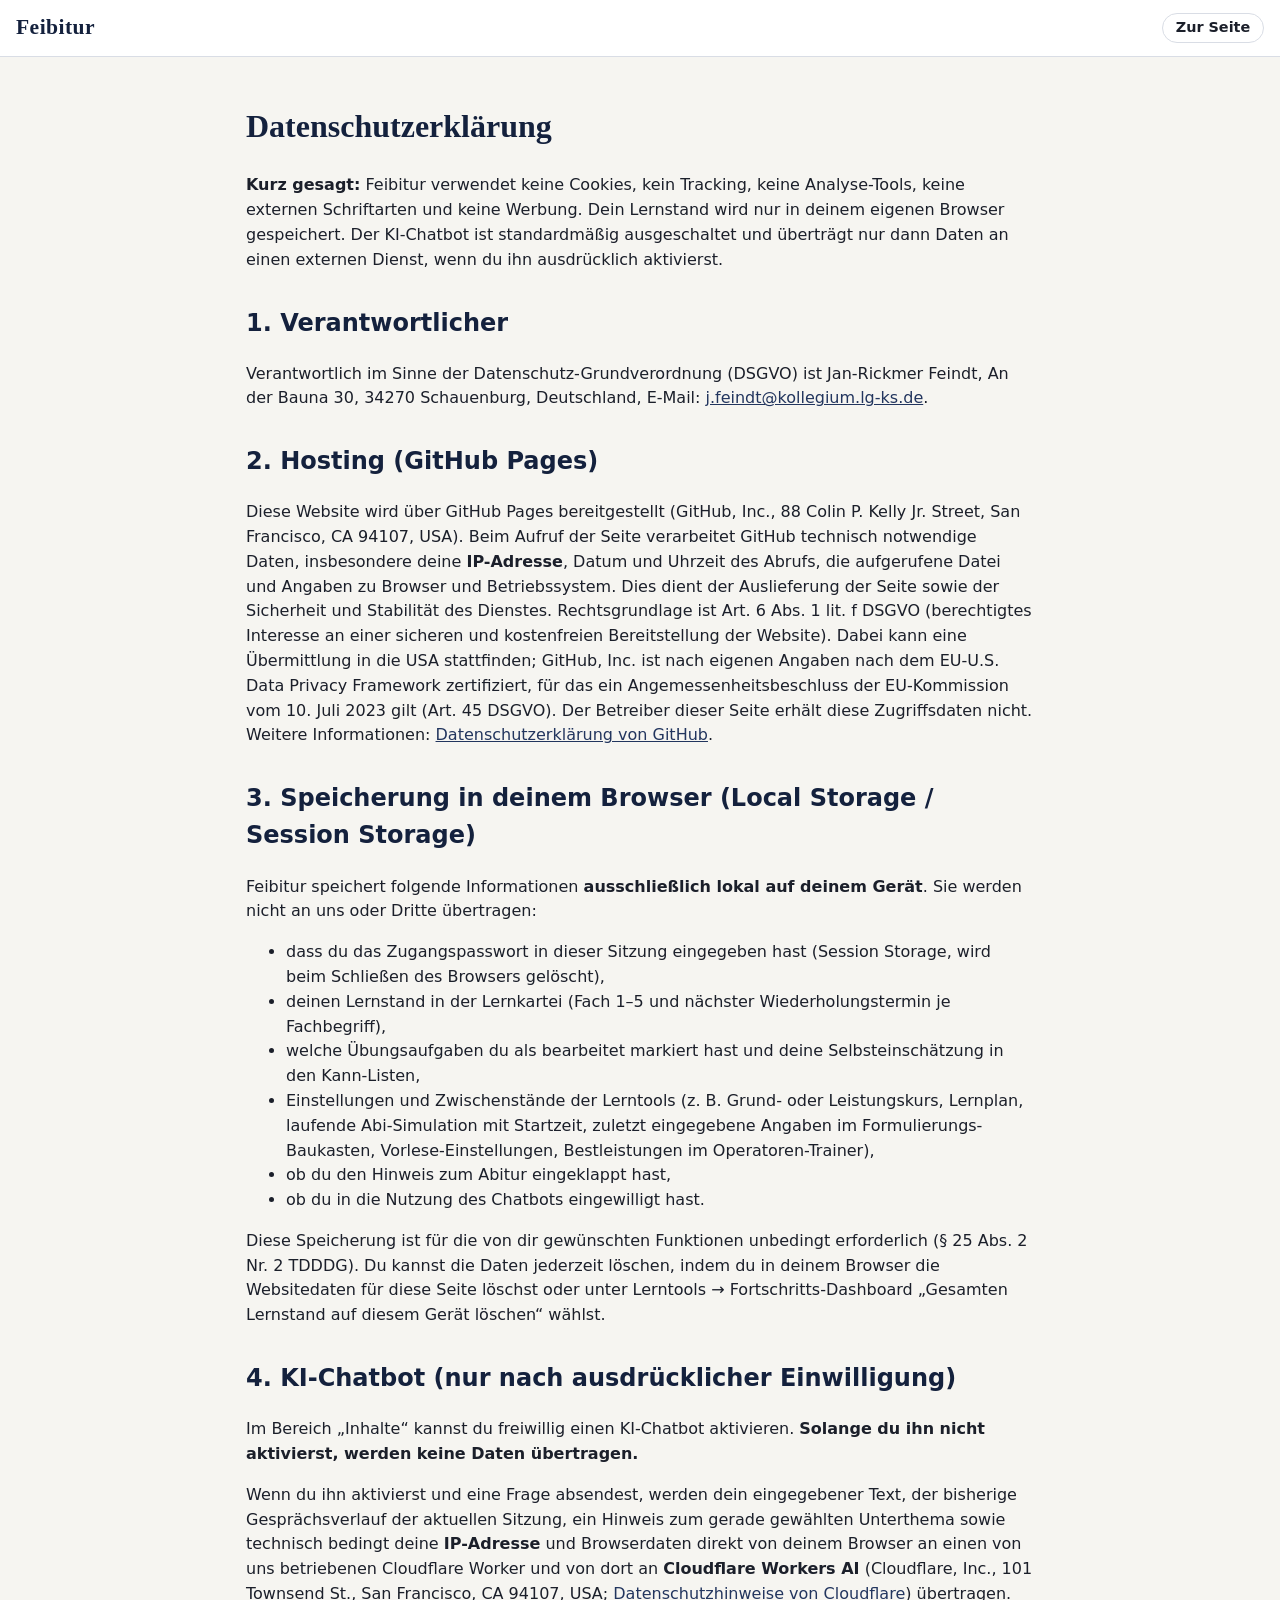
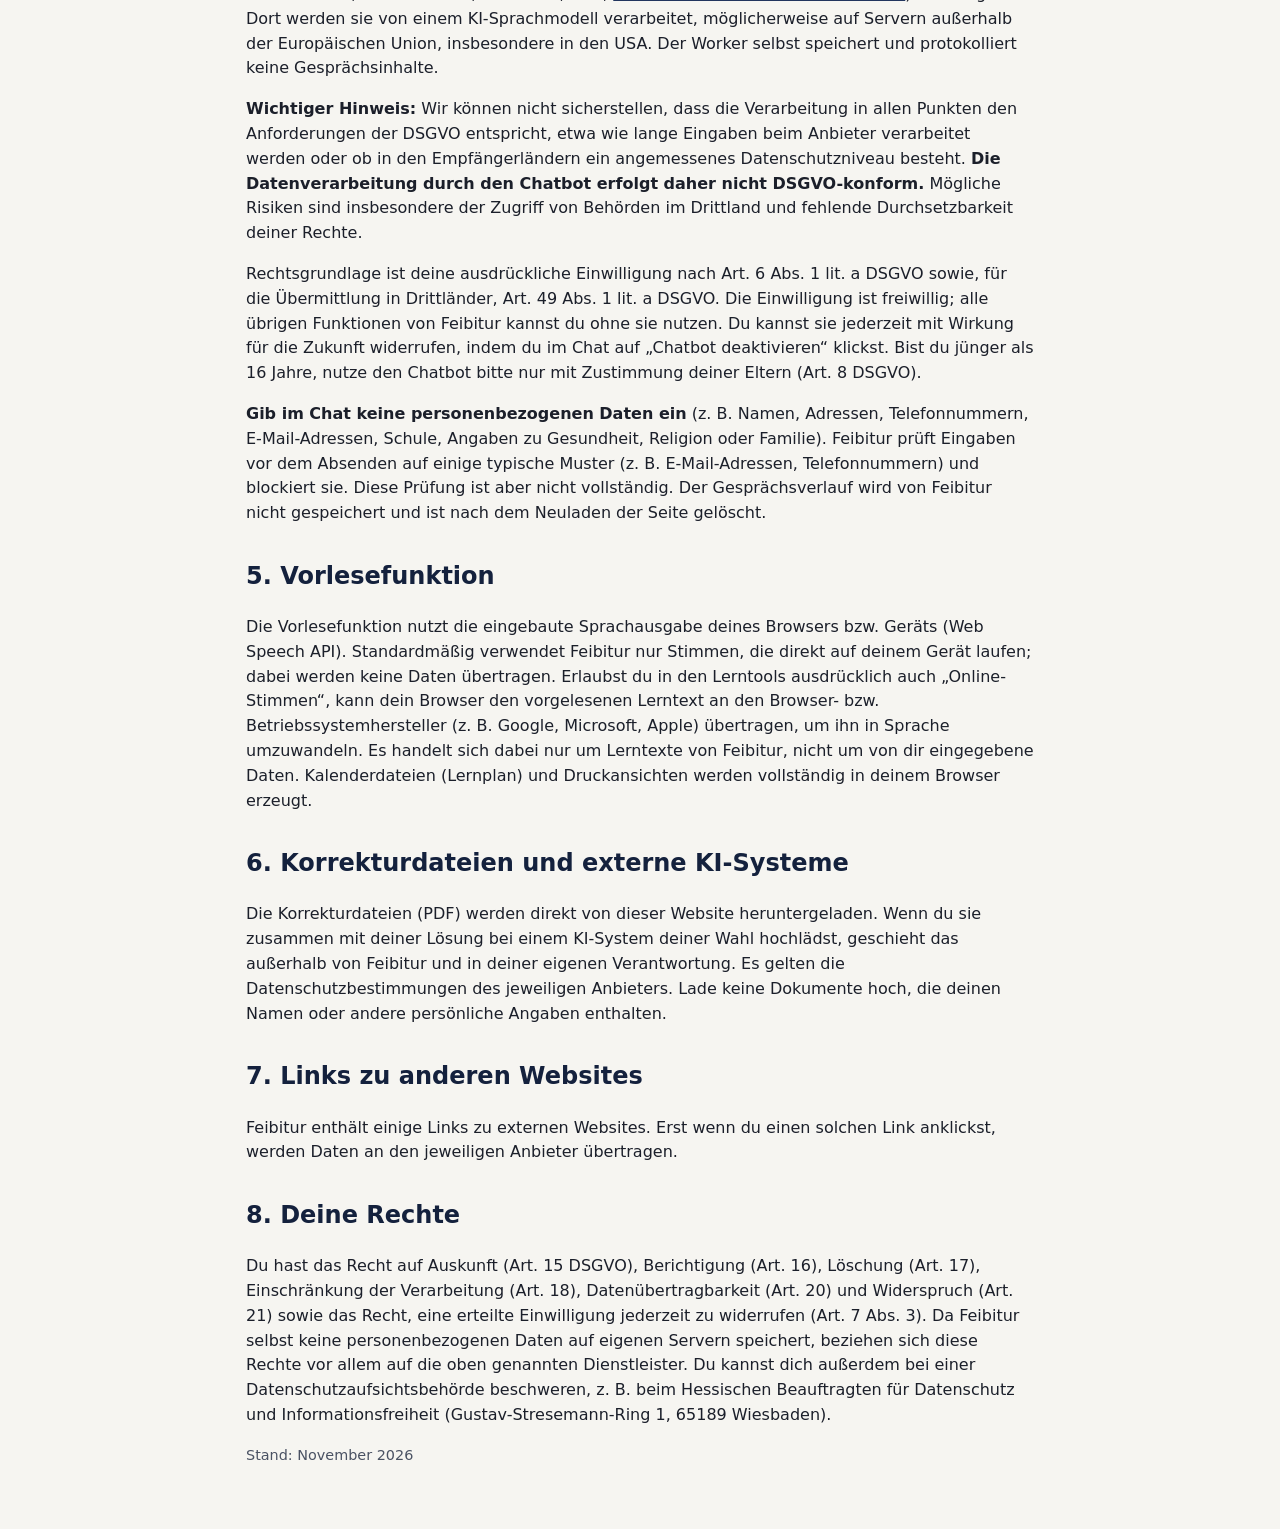
==== commit 1e90e299: "Kurswahl GK/LK, Fachbegriffe-Memory, Impressum - Kurswahl im PoWi-Kopf (mit Lerntools synchron): im " ====
--- a/datenschutz.html
+++ b/datenschutz.html
@@ -8,7 +8,7 @@
 <meta name="robots" content="noindex, nofollow">
 <link rel="icon" href="assets/img/favicon.svg" type="image/svg+xml">
 <link rel="stylesheet" href="assets/css/style.css">
-<style>.legal{max-width:820px;margin:0 auto;padding:1.5rem 16px 3rem}.legal h1{font-family:var(--font-head);color:var(--navy)}.legal h2{color:var(--navy);margin-top:2rem}.todo{background:#fff3cc;border:1px solid #e6c25a;padding:.1rem .4rem;border-radius:4px;color:#1b1f2a}</style>
+<style>.legal{max-width:820px;margin:0 auto;padding:1.5rem 16px 3rem}.legal h1{font-family:var(--font-head);color:var(--navy)}.legal h2{color:var(--navy);margin-top:2rem}</style>
 </head>
 <body>
 <header class="topbar"><a class="brand" href="index.html">Feibitur</a><nav><a class="btn btn-small" href="index.html">Zur Seite</a></nav></header>
@@ -17,11 +17,10 @@
 <p><b>Kurz gesagt:</b> Feibitur verwendet keine Cookies, kein Tracking, keine Analyse-Tools, keine externen Schriftarten und keine Werbung. Dein Lernstand wird nur in deinem eigenen Browser gespeichert. Der KI-Chatbot ist standardmäßig ausgeschaltet und überträgt nur dann Daten an einen externen Dienst, wenn du ihn ausdrücklich aktivierst.</p>
 
 <h2>1. Verantwortlicher</h2>
-<p><span class="todo">[Name und ladungsfähige Anschrift des Betreibers – bitte ergänzen]</span><br>
-E-Mail: <span class="todo">[Kontakt-E-Mail – bitte ergänzen]</span></p>
+<p>Verantwortlich im Sinne der Datenschutz-Grundverordnung (DSGVO) ist Jan-Rickmer Feindt, An der Bauna 30, 34270 Schauenburg, Deutschland, E-Mail: <a href="mailto:j.feindt@kollegium.lg-ks.de">j.feindt@kollegium.lg-ks.de</a>.</p>
 
 <h2>2. Hosting (GitHub Pages)</h2>
-<p>Diese Website wird über GitHub Pages bereitgestellt (GitHub, Inc., 88 Colin P. Kelly Jr. Street, San Francisco, CA 94107, USA). Beim Aufruf der Seite verarbeitet GitHub technisch notwendige Daten, insbesondere deine <b>IP-Adresse</b>, Datum und Uhrzeit des Abrufs, die aufgerufene Datei und Angaben zu Browser und Betriebssystem. Dies dient der Auslieferung der Seite sowie der Sicherheit und Stabilität des Dienstes. Rechtsgrundlage ist Art. 6 Abs. 1 lit. f DSGVO (berechtigtes Interesse an einer sicheren und kostenfreien Bereitstellung der Website). Dabei kann eine Übermittlung in die USA stattfinden; GitHub stützt sich nach eigenen Angaben auf das EU-US Data Privacy Framework bzw. auf Standardvertragsklauseln. Weitere Informationen: <a href="https://docs.github.com/de/site-policy/privacy-policies/github-general-privacy-statement" rel="noopener noreferrer">Datenschutzerklärung von GitHub</a>.</p>
+<p>Diese Website wird über GitHub Pages bereitgestellt (GitHub, Inc., 88 Colin P. Kelly Jr. Street, San Francisco, CA 94107, USA). Beim Aufruf der Seite verarbeitet GitHub technisch notwendige Daten, insbesondere deine <b>IP-Adresse</b>, Datum und Uhrzeit des Abrufs, die aufgerufene Datei und Angaben zu Browser und Betriebssystem. Dies dient der Auslieferung der Seite sowie der Sicherheit und Stabilität des Dienstes. Rechtsgrundlage ist Art. 6 Abs. 1 lit. f DSGVO (berechtigtes Interesse an einer sicheren und kostenfreien Bereitstellung der Website). Dabei kann eine Übermittlung in die USA stattfinden; GitHub, Inc. ist nach eigenen Angaben nach dem EU-U.S. Data Privacy Framework zertifiziert, für das ein Angemessenheitsbeschluss der EU-Kommission vom 10. Juli 2023 gilt (Art. 45 DSGVO). Der Betreiber dieser Seite erhält diese Zugriffsdaten nicht. Weitere Informationen: <a href="https://docs.github.com/de/site-policy/privacy-policies/github-general-privacy-statement" rel="noopener noreferrer">Datenschutzerklärung von GitHub</a>.</p>
 
 <h2>3. Speicherung in deinem Browser (Local Storage / Session Storage)</h2>
 <p>Feibitur speichert folgende Informationen <b>ausschließlich lokal auf deinem Gerät</b>. Sie werden nicht an uns oder Dritte übertragen:</p>
--- a/assets/css/style.css
+++ b/assets/css/style.css
@@ -533,3 +533,90 @@
 .net-chips { border: 1px solid var(--line); border-radius: 12px; padding: .8rem; background: var(--surface); }
 .net-center { color: #fff; font-weight: 800; border-radius: 999px; padding: .55rem 1rem; text-align: center; font-size: 1.05rem; }
 .net-chip { border: 2px solid; background: var(--surface); border-radius: 999px; padding: .35rem .7rem; font: inherit; font-size: .9rem; font-weight: 600; cursor: pointer; }
+/* Kurswahl */
+.kurs-switch { display: flex; justify-content: center; align-items: center; gap: .6rem; flex-wrap: wrap; margin-top: 1rem; position: relative; z-index: 1; color: #fff; font-weight: 600; }
+.kurs-switch .seg { background: rgba(255,255,255,.12); border-color: rgba(255,255,255,.35); }
+.kurs-switch .seg button { color: #fff; }
+.kurs-switch .seg button[aria-pressed="true"] { background: var(--gold); color: #14213d; }
+.kurs-hint { margin: .5rem auto 0; color: #ffd75e !important; font-weight: 600; position: relative; z-index: 1; }
+.kurs-hint-inline { color: var(--accent); font-weight: 600; font-size: .9rem; }
+.kurs-note { text-align: center; }
+.abi-cols.abi-one { grid-template-columns: minmax(0, 1fr); }
+
+/* ===================== Fachbegriffe-Memory ===================== */
+.memory-launch { display: flex; justify-content: center; margin: 0 0 1rem; }
+.btn-memory { background: #7a4a1d; border-color: #7a4a1d; color: #fff; gap: .5rem; white-space: normal; text-align: center; }
+.btn-memory:hover { background: #5e3714; }
+.btn-memory svg { width: 20px; height: 20px; flex: none; }
+body.no-scroll { overflow: hidden; }
+.memory-overlay { position: fixed; inset: 0; z-index: 100; display: flex; }
+.m-table {
+  flex: 1; display: flex; flex-direction: column; min-width: 0; overflow: hidden; color: #fff;
+  background:
+    radial-gradient(ellipse at center, rgba(0,0,0,0) 55%, rgba(0,0,0,.45) 100%),
+    repeating-linear-gradient(92deg, rgba(255,255,255,.035) 0 2px, rgba(0,0,0,.04) 2px 5px, rgba(255,255,255,0) 5px 13px),
+    repeating-linear-gradient(88deg, rgba(60,30,8,.18) 0 1px, rgba(0,0,0,0) 1px 37px),
+    linear-gradient(180deg, #8b5a2b 0%, #7a4b21 35%, #8f5d2e 60%, #6e421c 100%);
+}
+.m-head { display: flex; align-items: center; gap: .8rem; padding: .7rem 1rem; background: rgba(0,0,0,.25); }
+.m-players { display: flex; gap: .6rem; flex: 1; flex-wrap: wrap; }
+.m-player { display: flex; align-items: center; gap: .6rem; background: rgba(255,255,255,.12); border: 2px solid transparent; border-radius: 999px; padding: .35rem .9rem; }
+.m-player.active { border-color: #ffd75e; background: rgba(255,215,94,.22); box-shadow: 0 0 0 3px rgba(255,215,94,.25); }
+.m-name { font-weight: 700; max-width: 12em; overflow: hidden; text-overflow: ellipsis; white-space: nowrap; }
+.m-score { font-weight: 800; font-size: 1.3rem; color: #ffd75e; min-width: 1.2em; text-align: center; }
+.m-x { margin-left: auto; width: 40px; height: 40px; border-radius: 50%; border: 0; background: rgba(0,0,0,.35); color: #fff; font-size: 1.6rem; line-height: 1; cursor: pointer; flex: none; }
+.m-grid { flex: 1; overflow: auto; display: grid; grid-template-columns: repeat(auto-fill, minmax(150px, 1fr)); gap: 1.1rem; padding: 1.2rem; align-content: start; max-width: 1200px; width: 100%; margin: 0 auto; }
+.m-grid.many { grid-template-columns: repeat(auto-fill, minmax(128px, 1fr)); gap: .9rem; }
+.m-slot { aspect-ratio: 3 / 4; border-radius: 10px; border: 2px dashed rgba(255,255,255,.12); }
+.m-card { aspect-ratio: 3 / 4; border: 0; padding: 0; background: transparent; cursor: pointer; perspective: 900px; transform: rotate(var(--rot)); transition: transform .15s; }
+.m-card:hover { transform: rotate(var(--rot)) translateY(-3px); }
+.m-card:focus-visible { outline: 3px solid #ffd75e; outline-offset: 4px; border-radius: 10px; }
+.m-inner { position: relative; display: block; width: 100%; height: 100%; transform-style: preserve-3d; transition: transform .45s cubic-bezier(.2,.7,.2,1); }
+.m-card.up .m-inner { transform: rotateY(180deg); }
+.m-back, .m-front { position: absolute; inset: 0; border-radius: 10px; backface-visibility: hidden; -webkit-backface-visibility: hidden; box-shadow: 0 6px 14px rgba(0,0,0,.45), 0 1px 0 rgba(255,255,255,.2) inset; }
+.m-back { display: flex; align-items: center; justify-content: center; border: 5px solid #fff;
+  background: repeating-linear-gradient(45deg, #1b2b52 0 8px, #14213d 8px 16px); }
+.m-back span { font-family: var(--font-head); font-size: 2.2rem; font-weight: 700; color: #d9a400; width: 2.2em; height: 2.2em; border-radius: 50%; background: #14213d; border: 3px solid #d9a400; display: flex; align-items: center; justify-content: center; }
+.m-front { transform: rotateY(180deg); background: #fffdf6; color: #1b1f2a; display: flex; flex-direction: column; padding: .55rem .6rem; overflow: hidden; text-align: center; justify-content: center; gap: .3rem; }
+.m-front.m-term { border-top: 8px solid #b5302a; }
+.m-front.m-def { border-top: 8px solid #14213d; }
+.m-kind { font-size: .62rem; text-transform: uppercase; letter-spacing: .08em; font-weight: 800; color: #6b7280; }
+.m-term .m-text { font-family: var(--font-head); font-weight: 700; font-size: clamp(.85rem, 1.6vw, 1.05rem); color: #14213d; hyphens: auto; -webkit-hyphens: auto; overflow-wrap: anywhere; }
+.m-def .m-text { font-size: clamp(.68rem, 1.15vw, .8rem); line-height: 1.3; hyphens: auto; -webkit-hyphens: auto; overflow-wrap: anywhere; display: -webkit-box; -webkit-line-clamp: 8; -webkit-box-orient: vertical; overflow: hidden; }
+.m-card.hit .m-front { box-shadow: 0 0 0 4px #2e9e5b, 0 8px 18px rgba(0,0,0,.45); }
+.m-foot { display: flex; align-items: center; justify-content: center; gap: 1rem; flex-wrap: wrap; padding: .8rem 1rem; background: rgba(0,0,0,.3); min-height: 64px; }
+.m-msg { font-weight: 600; text-align: center; }
+.m-foot .btn-primary { background: #ffd75e; color: #14213d; border-color: #ffd75e; }
+.m-zoom { position: absolute; inset: 0; z-index: 2; background: rgba(0,0,0,.6); display: flex; align-items: center; justify-content: center; padding: 1rem; cursor: zoom-out; }
+.m-zoom-card { background: #fffdf6; color: #1b1f2a; width: min(92vw, 520px); min-height: min(60vh, 380px); border-radius: 16px; padding: 1.4rem 1.5rem; display: flex; flex-direction: column; justify-content: center; align-items: center; gap: .8rem; text-align: center; box-shadow: 0 20px 60px rgba(0,0,0,.5); }
+.m-zoom-card.m-term { border-top: 12px solid #b5302a; }
+.m-zoom-card.m-def { border-top: 12px solid #14213d; }
+.m-zoom-card .m-text { font-size: clamp(1.1rem, 3.5vw, 1.5rem); line-height: 1.45; }
+.m-zoom-card.m-term .m-text { font-family: var(--font-head); font-weight: 700; color: #14213d; font-size: clamp(1.5rem, 5vw, 2.2rem); }
+.m-setup { align-items: center; justify-content: center; padding: 1rem; overflow: auto; }
+.m-setup-card { position: relative; background: var(--surface); color: var(--ink); width: min(100%, 480px); border-radius: 16px; padding: 1.3rem 1.4rem; box-shadow: 0 20px 60px rgba(0,0,0,.45); display: grid; gap: .5rem; }
+.m-setup-card h2 { margin: 0; font-family: var(--font-head); color: var(--navy); }
+.m-setup-card p { margin: .2rem 0; }
+.m-setup-card .m-x { position: absolute; top: .6rem; right: .6rem; background: var(--surface-2); color: var(--ink); }
+.m-end { text-align: center; }
+.m-trophy { font-size: 3.2rem; }
+.m-final { display: grid; gap: .5rem; }
+.m-final .m-player { flex-wrap: wrap; justify-content: center; color: var(--ink); background: var(--surface-2); border-radius: 12px; }
+.m-final .m-player.active { border-color: var(--gold); background: #fff7e0; color: #1b1f2a; }
+.m-final .m-score { color: #b07d00; }
+@media (max-width: 640px) {
+  .m-grid, .m-grid.many { grid-template-columns: repeat(3, minmax(0, 1fr)); gap: .6rem; padding: .7rem; }
+  .m-head { padding: .5rem .6rem; gap: .4rem; }
+  .m-player { padding: .25rem .6rem; gap: .35rem; }
+  .m-name { max-width: 7em; font-size: .85rem; }
+  .m-score { font-size: 1.1rem; }
+  .m-front { padding: .35rem .3rem; }
+  .m-kind { font-size: .5rem; }
+  .m-term .m-text { font-size: .78rem; }
+  .m-def .m-text { font-size: .6rem; -webkit-line-clamp: 7; }
+  .m-back span { font-size: 1.4rem; }
+  .m-foot { padding: .6rem; }
+  .m-msg { font-size: .88rem; }
+}
+@media (max-width: 380px) { .m-grid, .m-grid.many { grid-template-columns: repeat(3, minmax(0, 1fr)); gap: .45rem; } }
+@media (prefers-reduced-motion: reduce) { .m-inner { transition: none; } }
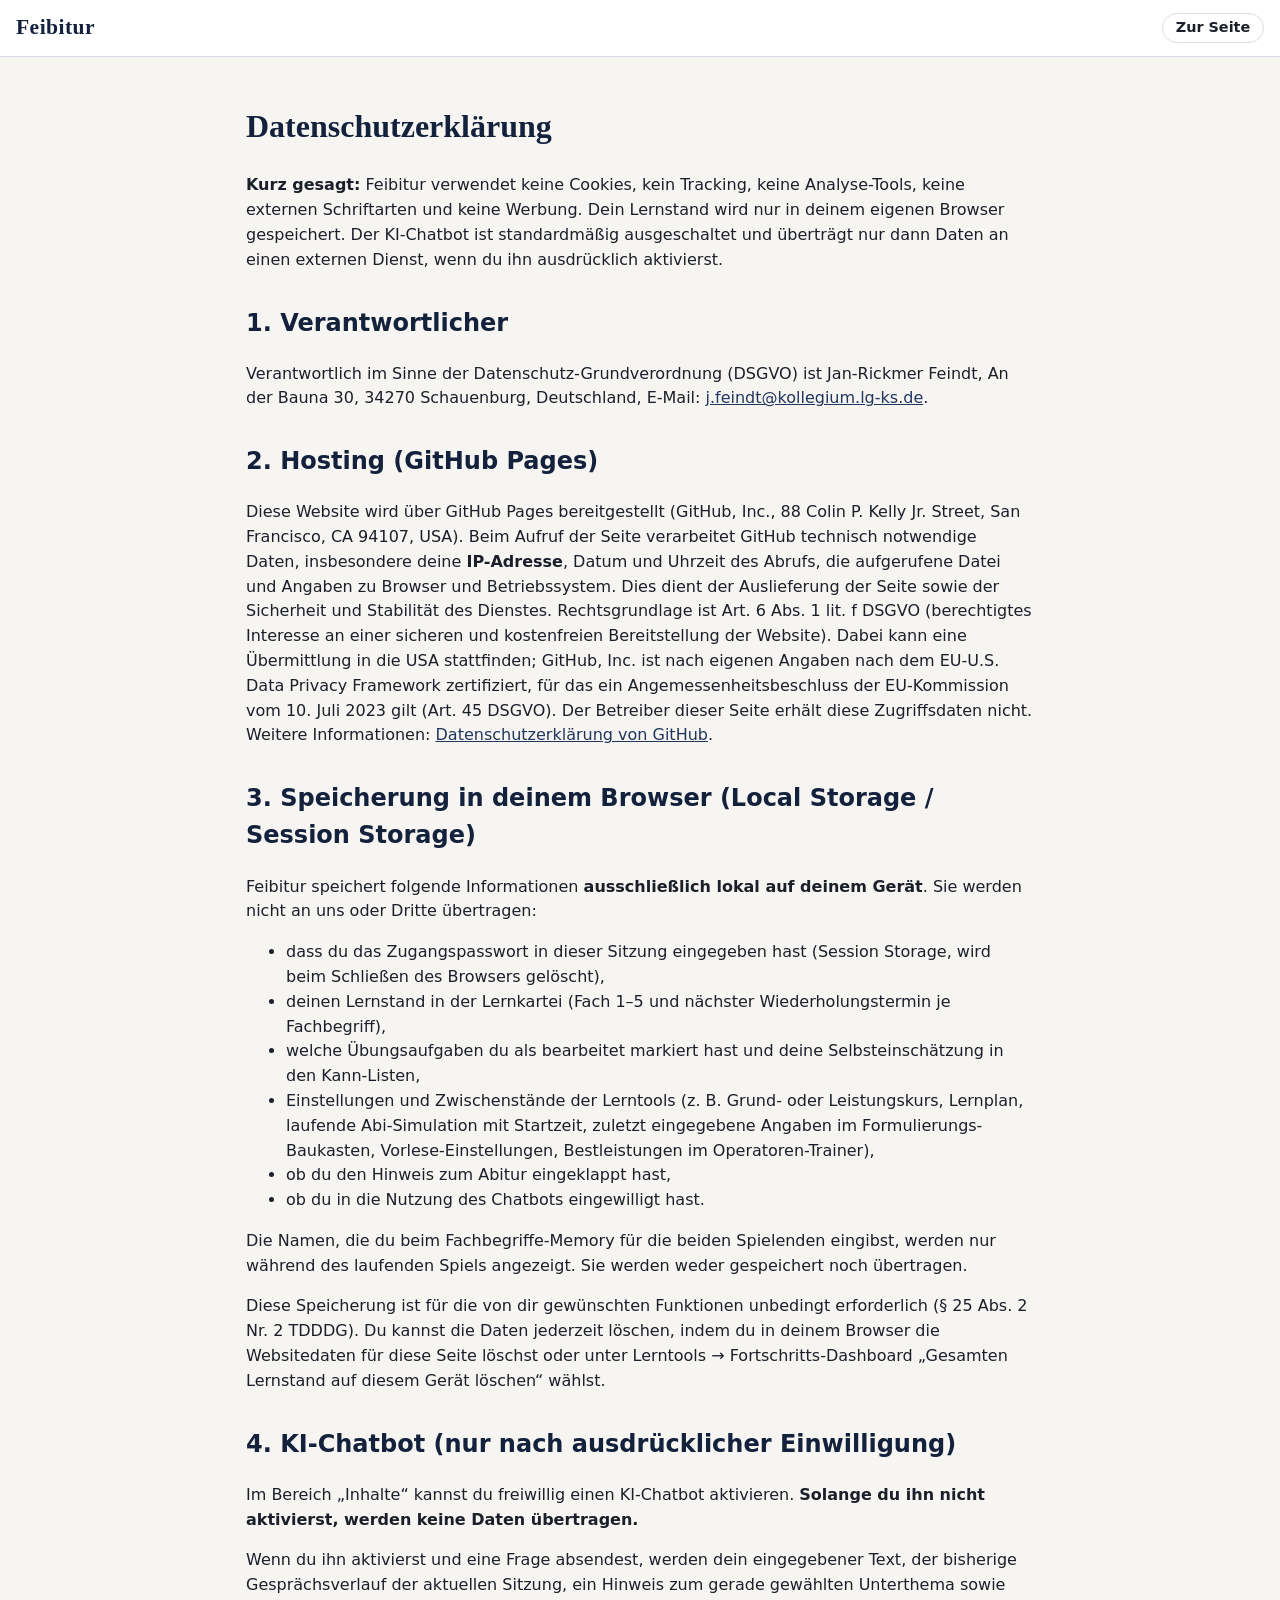
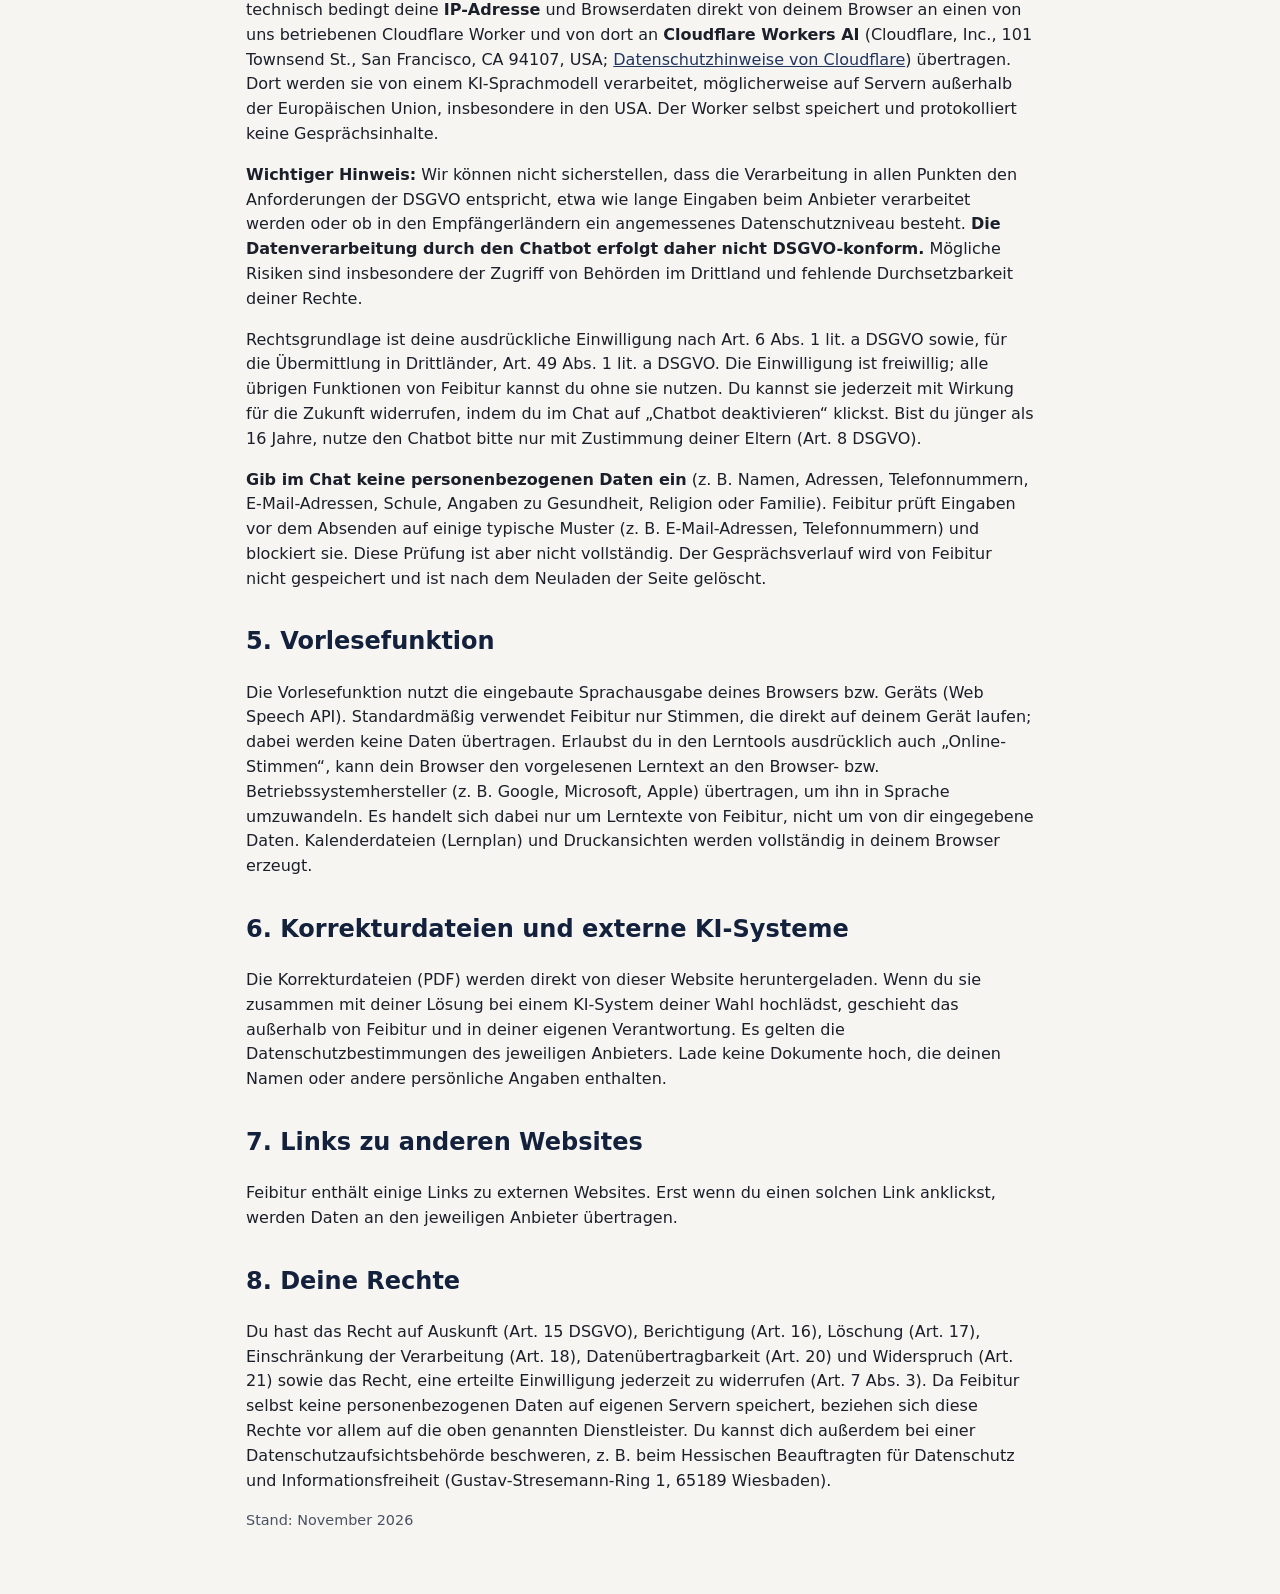
==== commit 71df86bf: "Datenschutz: Hinweis zu Spielernamen im Memory" ====
--- a/datenschutz.html
+++ b/datenschutz.html
@@ -32,6 +32,7 @@
 <li>ob du den Hinweis zum Abitur eingeklappt hast,</li>
 <li>ob du in die Nutzung des Chatbots eingewilligt hast.</li>
 </ul>
+<p>Die Namen, die du beim Fachbegriffe-Memory für die beiden Spielenden eingibst, werden nur während des laufenden Spiels angezeigt. Sie werden weder gespeichert noch übertragen.</p>
 <p>Diese Speicherung ist für die von dir gewünschten Funktionen unbedingt erforderlich (§ 25 Abs. 2 Nr. 2 TDDDG). Du kannst die Daten jederzeit löschen, indem du in deinem Browser die Websitedaten für diese Seite löschst oder unter Lerntools → Fortschritts-Dashboard „Gesamten Lernstand auf diesem Gerät löschen“ wählst.</p>
 
 <h2 id="chatbot">4. KI-Chatbot (nur nach ausdrücklicher Einwilligung)</h2>
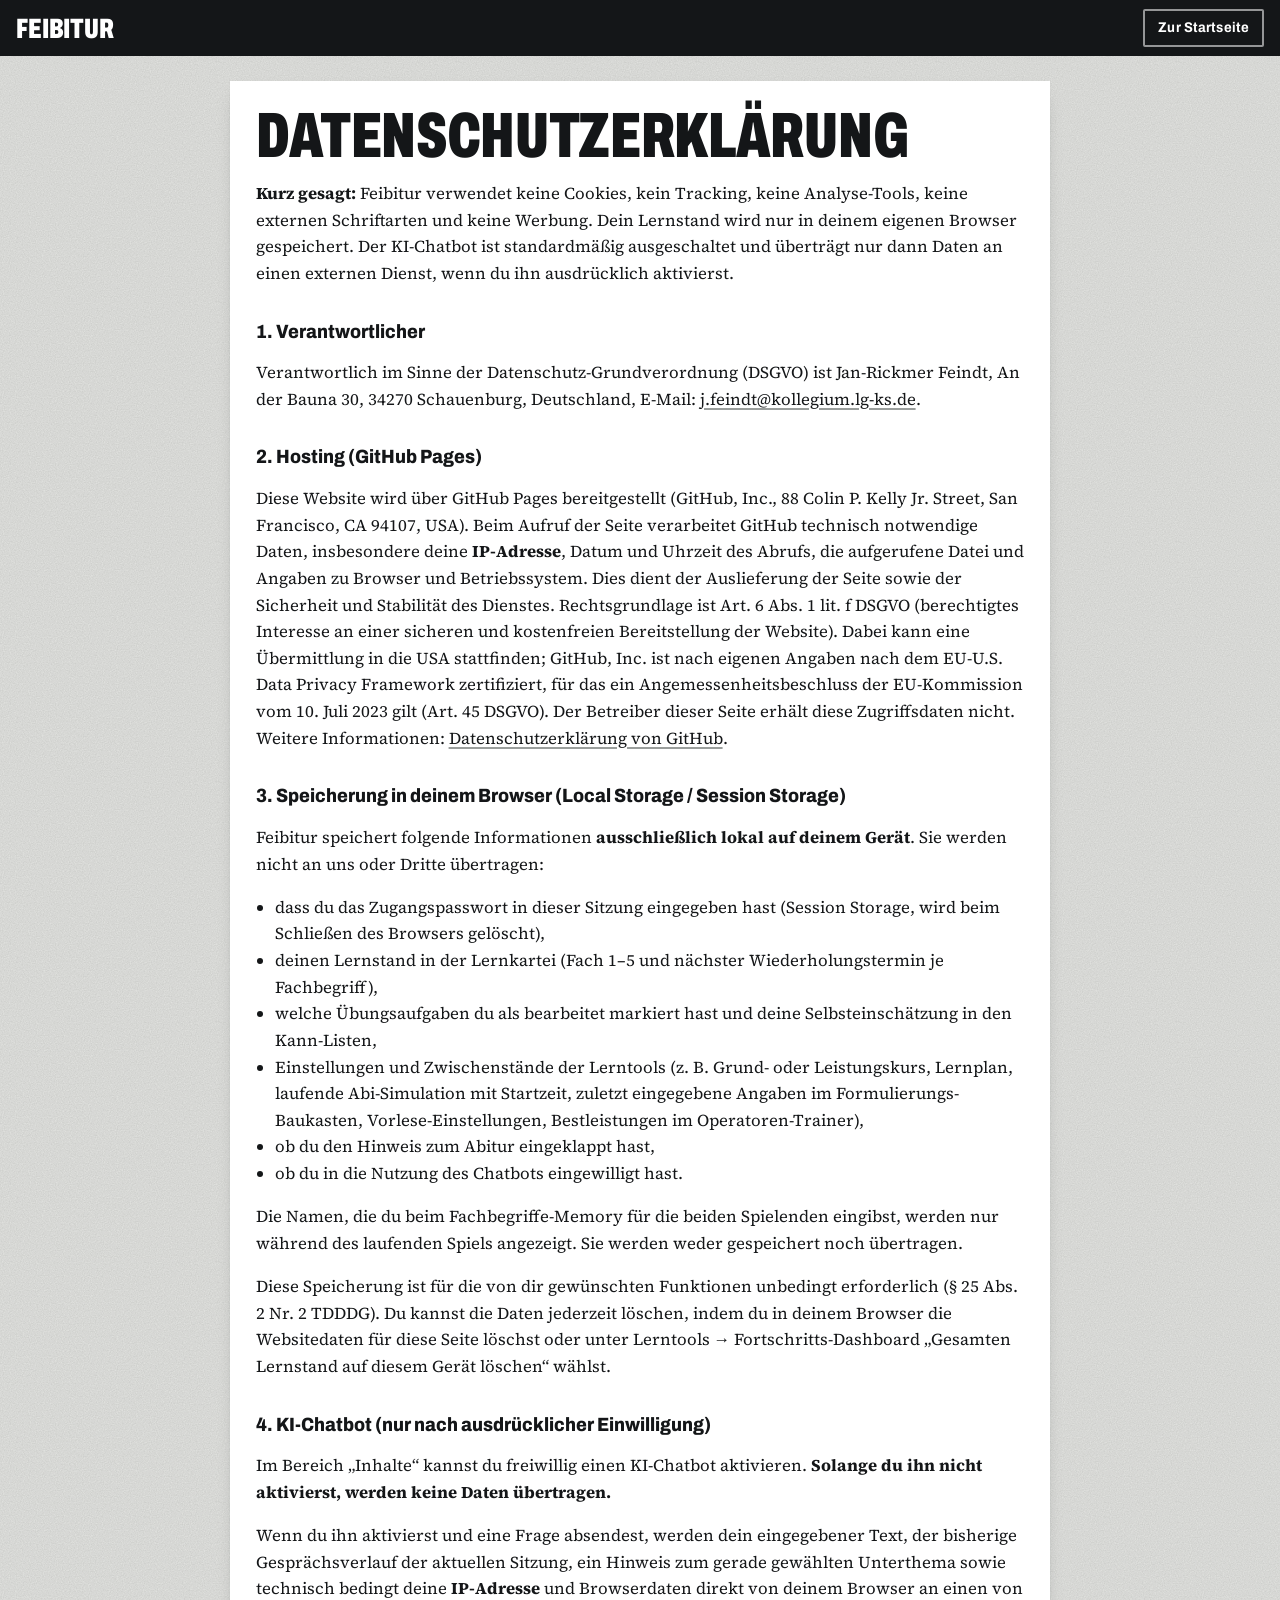
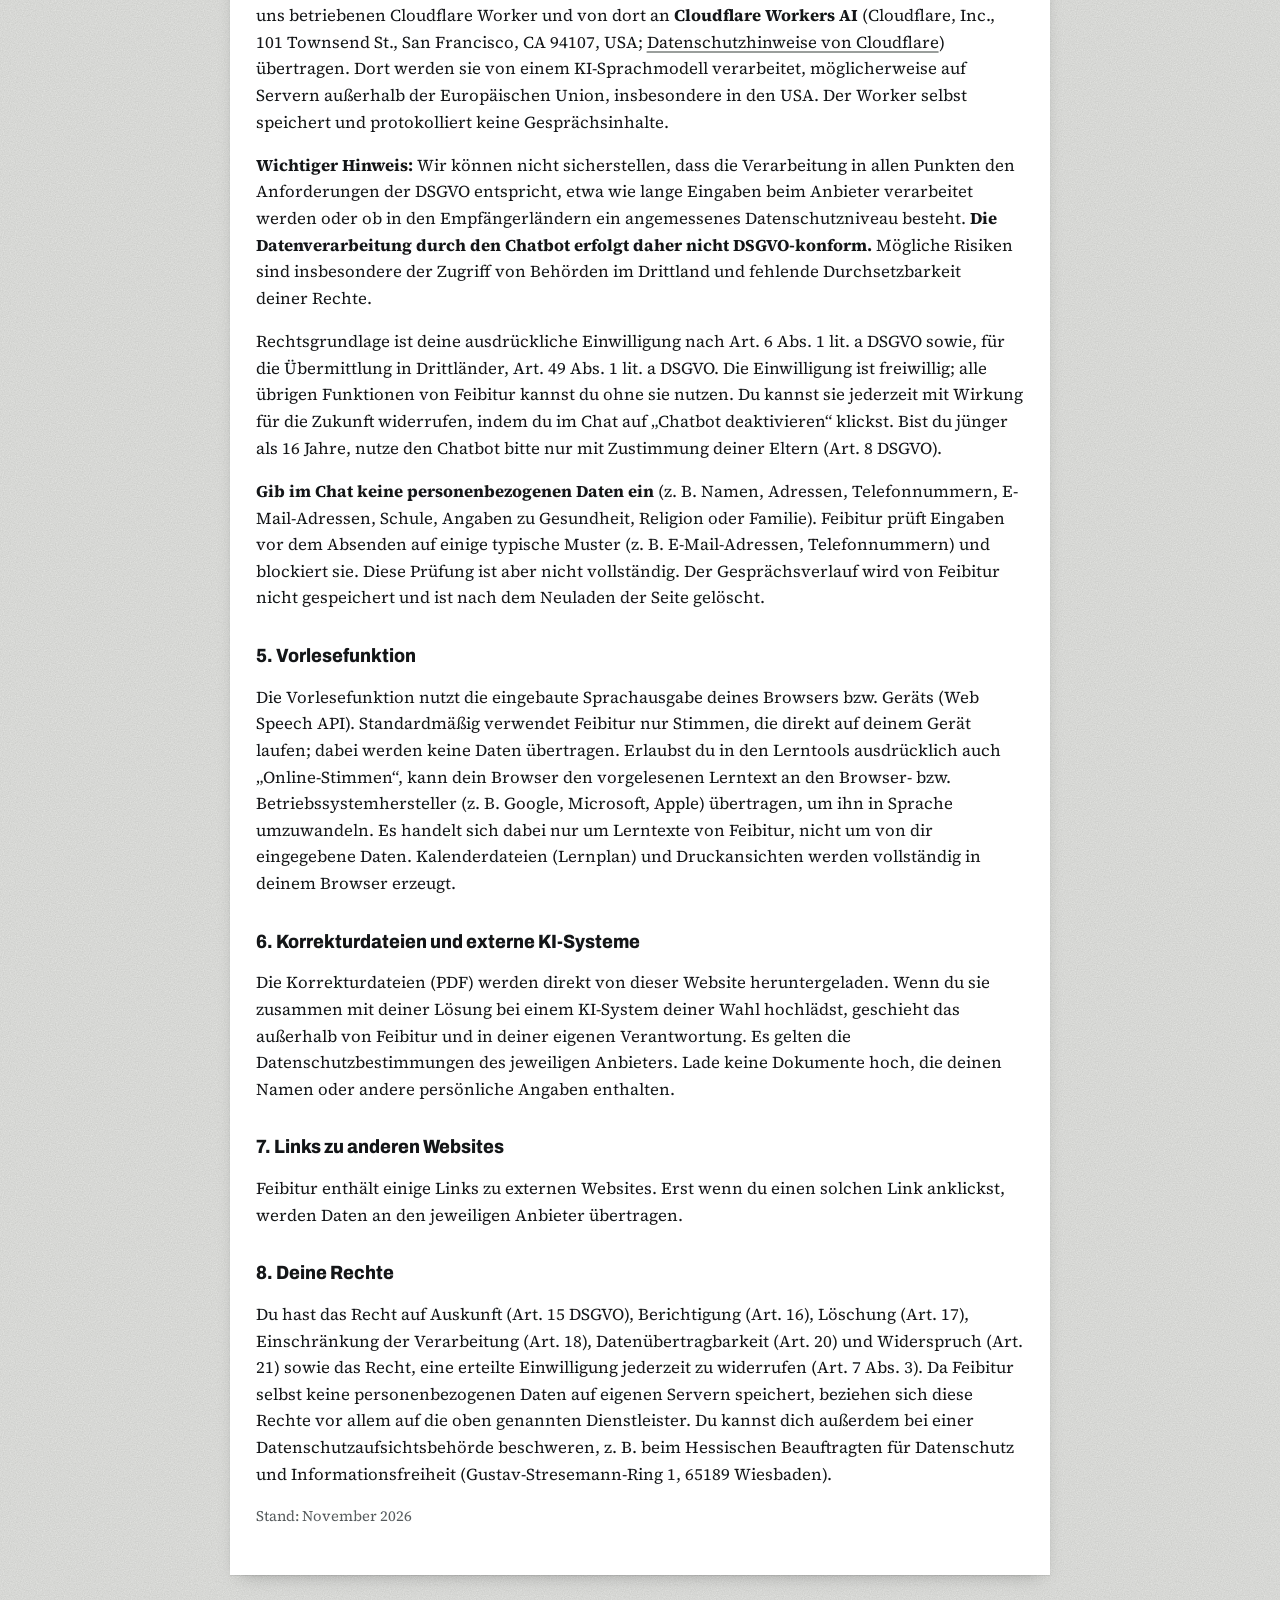
==== commit a78736e7: "Neues Design „Plakatwand“: Startseite, Fachwelt PoWi, Lerntools, Fachbegriffe-Memory am Holztisch; S" ====
--- a/datenschutz.html
+++ b/datenschutz.html
@@ -8,10 +8,9 @@
 <meta name="robots" content="noindex, nofollow">
 <link rel="icon" href="assets/img/favicon.svg" type="image/svg+xml">
 <link rel="stylesheet" href="assets/css/style.css">
-<style>.legal{max-width:820px;margin:0 auto;padding:1.5rem 16px 3rem}.legal h1{font-family:var(--font-head);color:var(--navy)}.legal h2{color:var(--navy);margin-top:2rem}</style>
 </head>
 <body>
-<header class="topbar"><a class="brand" href="index.html">Feibitur</a><nav><a class="btn btn-small" href="index.html">Zur Seite</a></nav></header>
+<header class="topbar"><a class="brand" href="index.html">Feibitur</a><nav><a class="btn btn-small" href="index.html">Zur Startseite</a></nav></header>
 <main class="legal">
 <h1>Datenschutzerklärung</h1>
 <p><b>Kurz gesagt:</b> Feibitur verwendet keine Cookies, kein Tracking, keine Analyse-Tools, keine externen Schriftarten und keine Werbung. Dein Lernstand wird nur in deinem eigenen Browser gespeichert. Der KI-Chatbot ist standardmäßig ausgeschaltet und überträgt nur dann Daten an einen externen Dienst, wenn du ihn ausdrücklich aktivierst.</p>
--- a/assets/css/style.css
+++ b/assets/css/style.css
@@ -1,622 +1,886 @@
-/* Feibitur – Stylesheet (keine externen Schriften/Ressourcen, DSGVO-freundlich) */
+/* Feibitur – Stylesheet „Plakatwand“
+   Alle Schriften liegen selbst gehostet unter assets/fonts (SIL Open Font License), keine externen Ressourcen. */
+
+/* ------------------------------------------------------------------ Schriften */
+@font-face { font-family: "Archivo"; font-style: normal; font-display: swap; font-weight: 100 900; font-stretch: 62% 125%;
+  src: url("../fonts/archivo-latin-wdth-normal.woff2") format("woff2");
+  unicode-range: U+0000-00FF, U+0131, U+0152-0153, U+02BB-02BC, U+02C6, U+02DA, U+02DC, U+0304, U+0308, U+0329, U+2000-206F, U+20AC, U+2122, U+2191, U+2193, U+2212, U+2215, U+FEFF, U+FFFD; }
+@font-face { font-family: "Archivo"; font-style: normal; font-display: swap; font-weight: 100 900; font-stretch: 62% 125%;
+  src: url("../fonts/archivo-latin-ext-wdth-normal.woff2") format("woff2");
+  unicode-range: U+0100-02BA, U+02BD-02C5, U+02C7-02CC, U+02CE-02D7, U+02DD-02FF, U+0304, U+0308, U+0329, U+1D00-1DBF, U+1E00-1E9F, U+1EF2-1EFF, U+2020, U+20A0-20AB, U+20AD-20C0, U+2113, U+2C60-2C7F, U+A720-A7FF; }
+@font-face { font-family: "Source Serif 4"; font-style: normal; font-display: swap; font-weight: 200 900;
+  src: url("../fonts/source-serif-4-latin-wght-normal.woff2") format("woff2");
+  unicode-range: U+0000-00FF, U+0131, U+0152-0153, U+02BB-02BC, U+02C6, U+02DA, U+02DC, U+0304, U+0308, U+0329, U+2000-206F, U+20AC, U+2122, U+2191, U+2193, U+2212, U+2215, U+FEFF, U+FFFD; }
+@font-face { font-family: "Source Serif 4"; font-style: normal; font-display: swap; font-weight: 200 900;
+  src: url("../fonts/source-serif-4-latin-ext-wght-normal.woff2") format("woff2");
+  unicode-range: U+0100-02BA, U+02BD-02C5, U+02C7-02CC, U+02CE-02D7, U+02DD-02FF, U+0304, U+0308, U+0329, U+1D00-1DBF, U+1E00-1E9F, U+1EF2-1EFF, U+2020, U+20A0-20AB, U+20AD-20C0, U+2113, U+2C60-2C7F, U+A720-A7FF; }
+@font-face { font-family: "Source Serif 4"; font-style: italic; font-display: swap; font-weight: 200 900;
+  src: url("../fonts/source-serif-4-latin-wght-italic.woff2") format("woff2");
+  unicode-range: U+0000-00FF, U+0131, U+0152-0153, U+02BB-02BC, U+02C6, U+02DA, U+02DC, U+0304, U+0308, U+0329, U+2000-206F, U+20AC, U+2122, U+2191, U+2193, U+2212, U+2215, U+FEFF, U+FFFD; }
+@font-face { font-family: "Source Serif 4"; font-style: italic; font-display: swap; font-weight: 200 900;
+  src: url("../fonts/source-serif-4-latin-ext-wght-italic.woff2") format("woff2");
+  unicode-range: U+0100-02BA, U+02BD-02C5, U+02C7-02CC, U+02CE-02D7, U+02DD-02FF, U+0304, U+0308, U+0329, U+1D00-1DBF, U+1E00-1E9F, U+1EF2-1EFF, U+2020, U+20A0-20AB, U+20AD-20C0, U+2113, U+2C60-2C7F, U+A720-A7FF; }
+
+/* ------------------------------------------------------------------ Tokens */
 :root {
-  --bg: #f6f5f1;
-  --surface: #ffffff;
-  --surface-2: #f0f2f6;
-  --ink: #1b1f2a;
-  --ink-soft: #4a5263;
-  --line: #d9dde5;
-  --navy: #14213d;
-  --navy-2: #22355e;
-  --accent: #b5302a;
-  --gold: #d9a400;
-  --green: #1e7d45;
-  --green-ink: #ffffff;
-  --amber-bg: #fff6dc;
-  --amber-line: #e6c25a;
-  --lk: #6b3fa0;
-  --rel: #5b3f8c;
-  --radius: 12px;
-  --shadow: 0 1px 2px rgba(20, 33, 61, .06), 0 4px 16px rgba(20, 33, 61, .06);
-  --font: system-ui, -apple-system, "Segoe UI", Roboto, "Helvetica Neue", Arial, sans-serif;
-  --font-head: Georgia, "Times New Roman", serif;
-}
-@media (prefers-color-scheme: dark) {
-  :root:not([data-theme="light"]) {
-    --bg: #11141b; --surface: #1a1e28; --surface-2: #222736; --ink: #e8eaf0; --ink-soft: #aab1c2;
-    --line: #333a4c; --navy: #9db4e8; --navy-2: #c3d2f5; --accent: #ef6b62; --amber-bg: #2e2714; --amber-line: #8a6d1d;
-    --lk: #b993ea; --rel: #b39be0; --shadow: 0 1px 2px rgba(0,0,0,.4);
-  }
-}
+  /* Betongrau-Leiter: die einzigen neutralen Töne */
+  --paper: #ffffff;
+  --g1: #f3f4f2;
+  --g2: #e3e4e1;
+  --g3: #c9cbc7;
+  --g4: #9a9e9c;
+  --g5: #555a5c;
+  --g6: #2b2e30;
+  --ink: #141618;
+  /* Plakatfarben der Halbjahre – treten immer gemeinsam auf */
+  --q1: #D23A1F; --q1-ink: #ffffff;
+  --q2: #2340C8; --q2-ink: #ffffff;
+  --q3: #0A6E72; --q3-ink: #ffffff;
+  --q4: #F2B300; --q4-ink: #141618;
+  --gl: #141618; --gl-ink: #ffffff;
+  --blueback: #9fb1c2;
+  --go: #1B6E3E; --go-tint: #e6f2ea;
+  --stop: #B3261E; --stop-tint: #fbe9e7;
+  /* aktuelles Halbjahr (wird über data-hj gesetzt) */
+  --hj: var(--ink); --hj-ink: #ffffff;
+  /* Schrift */
+  --ui: "Archivo", "Helvetica Neue", Arial, sans-serif;
+  --read: "Source Serif 4", Georgia, "Times New Roman", serif;
+  --poster-stretch: 66%;
+  /* Bewegung: eine Konstante für alles Klebende */
+  --t-paste: 380ms;
+  --ease-paste: cubic-bezier(.2, 1.3, .4, 1);
+  --ease-out: cubic-bezier(0.23, 1, 0.32, 1);
+  --ease-io: cubic-bezier(0.77, 0, 0.175, 1);
+  /* Kompatibilität für ältere Inline-Stile */
+  --surface: var(--paper); --surface-2: var(--g1); --line: var(--g3); --ink-soft: var(--g5); --navy: var(--ink); --navy-2: var(--g6);
+  --accent: var(--q1); --gold: var(--q4); --green: var(--go); --lk: var(--ink); --font: var(--ui); --font-head: var(--ui);
+  --grain: url("data:image/svg+xml,%3Csvg xmlns='http://www.w3.org/2000/svg' width='240' height='240'%3E%3Cfilter id='n'%3E%3CfeTurbulence type='fractalNoise' baseFrequency='.85' numOctaves='2' stitchTiles='stitch'/%3E%3CfeColorMatrix values='0 0 0 0 0 0 0 0 0 0 0 0 0 0 0 .11 0 0 0 0'/%3E%3C/filter%3E%3Crect width='100%25' height='100%25' filter='url(%23n)'/%3E%3C/svg%3E");
+  --sheet-shadow: 0 1px 1px rgba(20, 22, 24, .08), 0 8px 18px -10px rgba(20, 22, 24, .35);
+}
+[data-hj="grundlagen"] { --hj: var(--gl); --hj-ink: var(--gl-ink); }
+[data-hj="q1"] { --hj: var(--q1); --hj-ink: var(--q1-ink); }
+[data-hj="q2"] { --hj: var(--q2); --hj-ink: var(--q2-ink); }
+[data-hj="q3"] { --hj: var(--q3); --hj-ink: var(--q3-ink); }
+[data-hj="q4"] { --hj: var(--q4); --hj-ink: var(--q4-ink); }
+
+/* ------------------------------------------------------------------ Basis */
 * { box-sizing: border-box; }
-html { -webkit-text-size-adjust: 100%; }
-body { margin: 0; background: var(--bg); color: var(--ink); font: 16px/1.55 var(--font); overflow-wrap: break-word; }
+html { -webkit-text-size-adjust: 100%; scrollbar-color: var(--g4) var(--g2); }
+body { margin: 0; background: var(--g2) var(--grain); color: var(--ink); font: 400 16px/1.55 var(--ui); overflow-wrap: break-word;
+  -webkit-font-smoothing: antialiased; text-rendering: optimizeLegibility; caret-color: var(--ink); }
+::selection { background: var(--q4); color: var(--ink); }
 .topic-panel, .stage, .content-main, .block, .task2, .mat-text, .op-box, .chat { min-width: 0; }
 .block, .mat-text, .op-box, .ttext, .face .def, .gl-item, .abi-body { hyphens: auto; -webkit-hyphens: auto; }
-a { color: var(--navy-2); }
-button { font: inherit; }
+a { color: inherit; text-decoration: underline; text-decoration-thickness: 2px; text-underline-offset: 3px; text-decoration-color: var(--g4); }
+a:hover { text-decoration-color: currentColor; }
+button { font: inherit; color: inherit; }
 img, svg { max-width: 100%; }
+h1, h2, h3, h4 { text-wrap: balance; }
+p { text-wrap: pretty; }
+table { font-variant-numeric: tabular-nums; }
+:focus-visible { outline: 3px solid var(--ink); outline-offset: 2px; }
 .visually-hidden { position: absolute !important; width: 1px; height: 1px; overflow: hidden; clip: rect(0 0 0 0); white-space: nowrap; }
 .noscript { padding: 2rem; text-align: center; }
 [hidden] { display: none !important; }
-
-/* Buttons */
-.btn { display: inline-flex; align-items: center; justify-content: center; gap: .5rem; border: 1px solid var(--line); background: var(--surface); color: var(--ink);
-  padding: .6rem 1.1rem; border-radius: 999px; cursor: pointer; text-decoration: none; font-weight: 600; line-height: 1.2; }
-.btn:hover { border-color: var(--navy-2); }
-.btn:focus-visible, button:focus-visible, a:focus-visible, input:focus-visible, textarea:focus-visible { outline: 3px solid var(--gold); outline-offset: 2px; }
-.btn-primary { background: #14213d; color: #fff; border-color: #14213d; }
-.btn-primary:hover { background: #22355e; }
-.btn-green { background: var(--green); color: var(--green-ink); border-color: var(--green); }
-.btn-green:hover { background: #17663a; }
-.btn-small { padding: .35rem .8rem; font-size: .9rem; }
+.muted { color: var(--g5); font-size: .92rem; }
+.small { font-size: .84rem; }
+.nowrap { white-space: nowrap; }
+
+/* ------------------------------------------------------------------ Knöpfe */
+.btn { display: inline-flex; align-items: center; justify-content: center; gap: .5rem; min-height: 44px; padding: .55rem 1.1rem;
+  border: 2px solid var(--ink); border-radius: 2px; background: var(--paper); color: var(--ink); cursor: pointer; text-decoration: none;
+  font: 700 .95rem/1.15 var(--ui); font-stretch: 92%; letter-spacing: .01em; transition: transform 160ms var(--ease-out), background-color 150ms ease, color 150ms ease; }
+.btn:active { transform: scale(.97); }
+.btn svg { width: 18px; height: 18px; flex: none; }
+.btn-primary { background: var(--ink); color: #fff; }
+.btn-green { background: var(--go); border-color: var(--go); color: #fff; }
+.btn-small { min-height: 38px; padding: .35rem .8rem; font-size: .88rem; }
 .btn-ghost { background: transparent; }
-
-/* Gate */
-.gate { min-height: 100vh; display: flex; flex-direction: column; align-items: center; justify-content: center; padding: 16px;
-  background: radial-gradient(1200px 600px at 50% -10%, #22355e 0%, #14213d 55%, #0c1427 100%); }
-.gate-card { background: #fff; color: #1b1f2a; width: 100%; max-width: 380px; padding: 2rem 1.6rem; border-radius: 18px; box-shadow: 0 20px 60px rgba(0,0,0,.35);
-  display: flex; flex-direction: column; gap: .8rem; text-align: center; }
-.gate-card input { padding: .75rem 1rem; border: 1px solid #c8cdd8; border-radius: 10px; font-size: 1rem; }
-.gate-lead { margin: 0; color: #4a5263; }
-.gate-error { color: #b5302a; margin: 0; font-weight: 600; }
-.legal-links { margin-top: 1.2rem; font-size: .85rem; color: #c3cbe0; }
-.legal-links a { color: #dfe6f7; }
-.brand { font-family: var(--font-head); font-weight: 700; letter-spacing: .02em; }
-.brand-lg { font-size: 2.6rem; color: #14213d; }
-
-/* Home */
-.home { min-height: 100vh; display: flex; flex-direction: column; }
-.home-head { text-align: center; padding: 4rem 16px 2rem; }
-.home-head .brand { font-size: clamp(2.6rem, 8vw, 4.2rem); color: var(--navy); }
-.home-head p { color: var(--ink-soft); margin: .4rem 0 0; }
-.home-choices { display: grid; grid-template-columns: repeat(auto-fit, minmax(260px, 1fr)); gap: 1.4rem; max-width: 820px; width: 100%; margin: 0 auto; padding: 1rem 16px 3rem; }
-.choice { display: flex; flex-direction: column; align-items: flex-start; gap: .6rem; padding: 1.8rem 1.6rem; border-radius: 18px; border: 0; cursor: pointer; text-align: left; color: #fff;
-  box-shadow: var(--shadow); transition: transform .15s ease, box-shadow .15s ease; min-height: 180px; }
-.choice:hover { transform: translateY(-2px); box-shadow: 0 10px 30px rgba(20,33,61,.18); }
-.choice .choice-title { font-family: var(--font-head); font-size: 1.6rem; font-weight: 700; }
-.choice .choice-sub { opacity: .85; font-size: .95rem; }
-.choice svg { width: 44px; height: 44px; }
-.choice-powi { background: linear-gradient(135deg, #14213d, #2c4478); }
-.choice-rel { background: linear-gradient(135deg, #4a2f78, #7b5bb0); }
-.site-foot { margin-top: auto; text-align: center; padding: 1.4rem 16px; color: var(--ink-soft); font-size: .85rem; }
-
-/* Page header */
-.topbar { display: flex; align-items: center; justify-content: space-between; gap: 1rem; padding: .7rem 16px; background: var(--surface); border-bottom: 1px solid var(--line); }
-.topbar .brand { font-size: 1.35rem; color: var(--navy); text-decoration: none; }
-.flagline { height: 4px; background: linear-gradient(90deg, #1b1b1b 0 33.3%, #c8102e 33.3% 66.6%, #e4b200 66.6%); }
-
-.powi-hero { background: linear-gradient(160deg, #14213d 0%, #22355e 60%, #2f4a80 100%); color: #fff; padding: 2rem 16px 1.6rem; text-align: center; position: relative; overflow: hidden; }
-.powi-hero h1 { font-family: var(--font-head); margin: 0; font-size: clamp(1.7rem, 4.5vw, 2.6rem); }
-.powi-hero p { margin: .3rem 0 0; color: #d7def0; }
-.powi-hero .dome { position: absolute; right: -20px; bottom: -10px; width: 220px; opacity: .12; }
-
-/* Abitur-Hinweis */
-.abi-wrap { max-width: 1100px; margin: -1rem auto 0; padding: 0 16px; position: relative; z-index: 2; }
-.abi { background: var(--surface); border: 1px solid var(--amber-line); border-left: 6px solid var(--gold); border-radius: var(--radius); box-shadow: var(--shadow); }
-.abi > summary { cursor: pointer; padding: 1rem 1.2rem; font-weight: 700; display: flex; gap: .6rem; align-items: center; list-style: none; text-align: center; justify-content: center; }
+@media (hover: hover) and (pointer: fine) {
+  .btn:hover { background: var(--g1); }
+  .btn-primary:hover { background: var(--g6); }
+  .btn-green:hover { background: #155a32; }
+}
+.linklike { background: none; border: 0; padding: 0; color: inherit; text-decoration: underline; text-decoration-thickness: 2px; text-underline-offset: 3px; text-decoration-color: var(--g4); cursor: pointer; font-size: inherit; }
+.seg { display: inline-flex; border: 2px solid var(--ink); border-radius: 2px; background: var(--paper); overflow: hidden; max-width: 100%; }
+.seg button { border: 0; background: transparent; padding: .5rem .95rem; min-height: 40px; cursor: pointer; font: 700 .9rem/1.1 var(--ui); font-stretch: 92%; color: var(--ink); }
+.seg button + button { box-shadow: inset 2px 0 0 var(--ink); }
+.seg button[aria-pressed="true"] { background: var(--ink); color: #fff; }
+.seg-wrap { flex-wrap: wrap; }
+input, select, textarea { font: inherit; color: var(--ink); }
+input:not([type=checkbox]):not([type=radio]), select, textarea { border: 2px solid var(--g4); border-radius: 2px; background: var(--paper); }
+input:not([type=checkbox]):not([type=radio]):focus, select:focus, textarea:focus { border-color: var(--ink); outline: none; box-shadow: 0 0 0 3px var(--q4); }
+input[type=checkbox], input[type=radio] { accent-color: var(--ink); width: 18px; height: 18px; }
+
+/* ------------------------------------------------------------------ Plakatschrift */
+.wordmark, .brand, .powi-hero h1, .tools-hero h1, .rel-hero h1, .poster-nr, .topic-head h2, .tab-nr, .afb-head, .stage-big, .gate-word,
+.choice-title, .cd-num, .tnum, .m-setup h2, .m-sheet h2, .m-score, .m-logo, .legal h1 {
+  font-family: var(--ui); font-stretch: var(--poster-stretch); font-weight: 850; text-transform: uppercase; line-height: .9; letter-spacing: -.005em;
+}
+
+/* ------------------------------------------------------------------ Passwort */
+.gate { min-height: 100vh; min-height: 100dvh; display: flex; flex-direction: column; align-items: center; justify-content: center; padding: 24px 16px; gap: 1.4rem; }
+.gate-card { position: relative; width: 100%; max-width: 420px; background: var(--paper); padding: 2.6rem 1.8rem 0; box-shadow: var(--sheet-shadow); transform: rotate(-.8deg);
+  display: flex; flex-direction: column; gap: .8rem; }
+.gate-card::before, .gate-card::after { content: ""; position: absolute; top: -7px; width: 30px; height: 12px; background: var(--ink); border-radius: 3px; }
+.gate-card::before { left: 18%; } .gate-card::after { right: 18%; }
+.gate-word { font-size: clamp(3.4rem, 17vw, 5.2rem); margin: 0; }
+.gate-lead { margin: 0 0 .4rem; color: var(--g5); }
+.gate-card input { padding: .8rem .9rem; font-size: 1.05rem; }
+.gate-card .btn { width: 100%; }
+.gate-error { color: var(--stop); margin: 0; font-weight: 700; }
+.gate-stripes, .hj-strip { display: grid; grid-template-columns: repeat(5, 1fr); }
+.gate-stripes { margin: 1rem -1.8rem 0; height: 14px; }
+.gate-stripes i:nth-child(1) { background: var(--gl); } .gate-stripes i:nth-child(2) { background: var(--q1); } .gate-stripes i:nth-child(3) { background: var(--q2); }
+.gate-stripes i:nth-child(4) { background: var(--q3); } .gate-stripes i:nth-child(5) { background: var(--q4); }
+.legal-links { font-size: .88rem; color: var(--g5); }
+
+/* ------------------------------------------------------------------ Kopfzeile */
+.topbar { display: flex; align-items: center; justify-content: space-between; gap: .8rem; padding: .55rem 16px; background: var(--ink); color: #fff; position: relative; z-index: 5; }
+.topbar .brand { font-size: 1.75rem; color: #fff; text-decoration: none; padding-top: .1rem; }
+.topbar nav { display: flex; flex-wrap: wrap; gap: .45rem; justify-content: flex-end; }
+.topbar .btn { background: transparent; color: #fff; border-color: rgba(255, 255, 255, .55); }
+.topbar .btn-tools { background: var(--q4); color: var(--ink); border-color: var(--q4); }
+.topbar :focus-visible, .countdown :focus-visible, .sim-timer :focus-visible { outline-color: var(--q4); }
+@media (hover: hover) and (pointer: fine) { .topbar .btn:hover { background: rgba(255, 255, 255, .12); } .topbar .btn-tools:hover { background: #ffc61a; } }
+
+/* ------------------------------------------------------------------ Startseite */
+.home { min-height: 100vh; min-height: 100dvh; display: flex; flex-direction: column; }
+.home-head { max-width: 1180px; width: 100%; margin: 0 auto; padding: clamp(2.2rem, 7vw, 4.5rem) 16px 1.6rem; }
+.wordmark { font-size: clamp(4.4rem, 19vw, 12rem); margin: 0; line-height: .82; }
+.home-head p { margin: .7rem 0 0; font: 500 clamp(1.05rem, 2.4vw, 1.35rem)/1.3 var(--read); color: var(--g6); }
+.home-choices { max-width: 1180px; width: 100%; margin: 0 auto; padding: 1rem 16px 3rem; display: grid; grid-template-columns: minmax(0, 1.55fr) minmax(0, 1fr); grid-template-rows: auto auto; gap: 1.2rem; }
+.choice { position: relative; display: flex; flex-direction: column; align-items: flex-start; gap: .55rem; padding: 1.6rem 1.5rem 1.4rem; border: 0; border-radius: 0; cursor: pointer; text-align: left;
+  background: var(--paper); color: var(--ink); box-shadow: var(--sheet-shadow); transition: transform 220ms var(--ease-out); }
+.choice::before, .choice::after { content: ""; position: absolute; top: -6px; width: 26px; height: 11px; background: var(--ink); border-radius: 3px; }
+.choice::before { left: 14%; } .choice::after { right: 14%; }
+.choice:active { transform: scale(.985); }
+@media (hover: hover) and (pointer: fine) { .choice:hover { transform: translateY(-3px) rotate(-.4deg); } }
+.choice-title { font-size: clamp(2.2rem, 6vw, 3.8rem); }
+.choice-sub { font: 400 1.02rem/1.45 var(--read); color: var(--g6); max-width: 36ch; }
+.choice-powi { grid-row: span 2; justify-content: flex-end; min-height: 340px; padding-bottom: 0; }
+.choice-powi .choice-title { font-size: clamp(2.8rem, 8vw, 5.6rem); }
+.choice-powi .hj-strip { align-self: stretch; margin: 1.2rem -1.5rem 0; }
+.hj-strip i { font-style: normal; font: 850 1.25rem/1 var(--ui); font-stretch: var(--poster-stretch); padding: .8rem .2rem .7rem; text-align: center; background: var(--hj); color: var(--hj-ink); }
+.choice-tools { background: var(--ink); color: #fff; }
+.choice-tools .choice-sub { color: #d6d8d5; }
+.choice-rel { background: var(--g1); }
+.choice-rel .choice-sub { color: var(--g5); }
+.weiter { grid-column: 1 / -1; display: inline-flex; align-items: center; gap: .6rem; justify-self: start; padding: .7rem 1rem; background: var(--q4); color: var(--ink); text-decoration: none; font-weight: 600;
+  box-shadow: var(--sheet-shadow); transform: rotate(-.6deg); }
+.weiter b { font-stretch: 85%; }
+.weiter svg { width: 20px; height: 20px; }
+.site-foot { margin-top: auto; padding: 1.4rem 16px 1.8rem; text-align: center; color: var(--g5); font-size: .86rem; }
+.site-foot a { color: var(--g6); }
+
+/* ------------------------------------------------------------------ Fachwelt PoWi: Kopf */
+.powi-hero { max-width: 1400px; margin: 0 auto; padding: clamp(1.6rem, 4vw, 2.6rem) 16px 1.2rem; display: flex; flex-wrap: wrap; align-items: flex-end; justify-content: space-between; gap: 1rem 2rem; }
+.powi-hero h1 { margin: 0; font-size: clamp(2.6rem, 8.5vw, 6.2rem); line-height: .84; }
+.powi-hero p { margin: .55rem 0 0; font: 500 1.08rem/1.35 var(--read); color: var(--g6); }
+.kurs-switch { display: flex; align-items: center; gap: .6rem; flex-wrap: wrap; font-weight: 700; }
+.kurs-switch > span { font-stretch: 85%; text-transform: uppercase; font-size: .82rem; letter-spacing: .04em; }
+.kurs-hint { flex-basis: 100%; margin: 0; text-align: right; font-weight: 600; }
+.kurs-hint::before { content: ""; display: inline-block; width: .7em; height: .7em; background: var(--q4); margin-right: .45rem; vertical-align: .02em; }
+.kurs-hint-inline { font-weight: 600; font-size: .9rem; }
+.kurs-note { text-align: center; }
+
+/* Abitur-Hinweis: Aushang */
+.abi-wrap { max-width: 1400px; margin: 0 auto; padding: 0 16px; }
+.abi { background: var(--paper); box-shadow: var(--sheet-shadow); }
+.abi > summary { cursor: pointer; list-style: none; display: flex; align-items: center; justify-content: space-between; gap: .8rem; padding: .85rem 1.2rem; background: var(--q4); color: var(--ink);
+  font: 800 1.05rem/1.2 var(--ui); font-stretch: 88%; }
 .abi > summary::-webkit-details-marker { display: none; }
-.abi > summary .chev { transition: transform .2s; }
+.abi > summary .chev { transition: transform 200ms var(--ease-out); flex: none; }
 .abi[open] > summary .chev { transform: rotate(180deg); }
-.abi-body { padding: 0 1.2rem 1.2rem; }
+.abi-body { padding: 1rem 1.2rem 1.3rem; font-family: var(--read); font-size: 1rem; }
 .abi-body ul { margin: .3rem 0; padding-left: 1.2rem; }
 .abi-body li { margin: .25rem 0; }
-.abi-cols { display: grid; grid-template-columns: 1fr 1fr; gap: 1rem; margin-top: 1rem; }
-.abi-col { background: var(--surface-2); border-radius: 10px; padding: .9rem 1rem; }
-.abi-col h3 { margin: 0 0 .5rem; font-size: 1.05rem; color: var(--navy); }
-.abi-col.lk h3 { color: var(--lk); }
-.abi-col h4 { margin: .7rem 0 .2rem; font-size: .92rem; }
-.abi-col ul { font-size: .92rem; }
-.abi-src { font-size: .8rem; color: var(--ink-soft); margin-top: .8rem; }
-.abi-tipps { margin-top: 1rem; background: var(--amber-bg); border-radius: 10px; padding: .8rem 1rem; font-size: .93rem; }
-
-/* Tabs */
-.tabs-wrap { max-width: 1400px; margin: 1.4rem auto 0; padding: 0 16px; }
-.tabs { display: grid; grid-template-columns: repeat(5, minmax(0, 1fr)); gap: 6px; border-bottom: 3px solid var(--navy); }
-.tab { border: 1px solid var(--line); border-bottom: 0; background: var(--surface-2); color: var(--ink); padding: .75rem .6rem; border-radius: 10px 10px 0 0; cursor: pointer;
-  font-weight: 600; font-size: .9rem; line-height: 1.3; text-align: center; display: flex; align-items: center; justify-content: center; min-height: 64px; }
-.tab:hover { background: var(--surface); }
-.tab[aria-selected="true"] { background: #14213d; color: #fff; border-color: #14213d; }
-.tab .tab-short { display: none; }
-
-/* Tab layout */
-.tabpanel { max-width: 1400px; margin: 0 auto; padding: 1rem 16px 3rem; display: grid; grid-template-columns: 300px minmax(0, 1fr); gap: 1.2rem; align-items: start; }
-.sidebar { background: var(--surface); border: 1px solid var(--line); border-radius: var(--radius); padding: .6rem; position: sticky; top: .8rem; max-height: calc(100vh - 1.6rem); overflow: auto; }
-.sidebar h2 { font-size: .8rem; text-transform: uppercase; letter-spacing: .06em; color: var(--ink-soft); margin: .4rem .5rem .6rem; }
-.topic-btn { display: block; width: 100%; text-align: left; border: 1px solid transparent; background: transparent; color: var(--ink); padding: .65rem .7rem; border-radius: 10px; cursor: pointer; margin-bottom: 4px; }
-.topic-btn:hover { background: var(--surface-2); }
-.topic-btn[aria-expanded="true"] { background: #eef2fb; border-color: #b9c6e4; }
-@media (prefers-color-scheme: dark) { :root:not([data-theme="light"]) .topic-btn[aria-expanded="true"] { background: #26304a; border-color: #3d4b70; } }
-.topic-nr { font-weight: 700; color: var(--navy); margin-right: .3rem; }
-.topic-title { font-size: .92rem; }
-.badges { display: flex; flex-wrap: wrap; gap: 4px; margin-top: .35rem; }
-.badge { font-size: .7rem; font-weight: 700; padding: .1rem .5rem; border-radius: 999px; border: 1px solid; white-space: nowrap; }
-.badge-abi { color: #8a5a00; background: #fff3cc; border-color: #e6c25a; }
-.badge-noabi { color: var(--ink-soft); background: transparent; border-color: var(--line); font-weight: 600; }
-.badge-content { color: var(--green); border-color: #9fd0b2; background: #ecf8f0; }
-.badge-lk { color: #fff; background: var(--lk); border-color: var(--lk); }
+.abi-cols { display: grid; grid-template-columns: minmax(0, 1fr) minmax(0, 1fr); gap: 1.2rem; margin-top: 1rem; }
+.abi-cols.abi-one { grid-template-columns: minmax(0, 1fr); }
+.abi-col { border-top: 4px solid var(--ink); padding-top: .6rem; }
+.abi-col h3 { margin: 0 0 .3rem; font: 850 1.35rem/1 var(--ui); font-stretch: var(--poster-stretch); text-transform: uppercase; }
+.abi-col h4 { margin: .8rem 0 .2rem; font: 700 .95rem/1.25 var(--ui); }
+.abi-col ul { font-size: .95rem; }
+.abi-src { font: .8rem/1.4 var(--ui); color: var(--g5); margin-top: .8rem; }
+.abi-tipps { margin-top: 1rem; background: var(--g1); padding: .8rem 1rem; font-size: .96rem; }
+
+/* Halbjahres-Plakatbahn */
+.tabs-wrap { max-width: 1400px; margin: 1.8rem auto 0; padding: 0 16px; }
+.tabs { display: grid; grid-template-columns: repeat(5, minmax(0, 1fr)); gap: 10px; align-items: end; padding-top: 10px; }
+.tab { position: relative; display: flex; flex-direction: column; align-items: flex-start; justify-content: flex-start; gap: .35rem; min-height: 112px; padding: 1.15rem .9rem .9rem; text-align: left; cursor: pointer;
+  border: 0; border-top: 12px solid var(--hj); border-radius: 0; background: var(--paper); color: var(--ink); box-shadow: var(--sheet-shadow);
+  transition: transform 220ms var(--ease-out), background-color 150ms ease; }
+.tab-nr { font-size: 2.3rem; }
+.tab-long { font: 600 .86rem/1.25 var(--ui); font-stretch: 88%; color: var(--g6); }
+.tab[aria-selected="true"] { background: var(--hj); color: var(--hj-ink); border-top-color: var(--hj); transform: translateY(-10px); z-index: 1; box-shadow: 0 14px 26px -12px rgba(20, 22, 24, .55); }
+.tab[aria-selected="true"] .tab-long { color: inherit; }
+.tab:active { transform: scale(.98); }
+.tab[aria-selected="true"]:active { transform: translateY(-10px) scale(.98); }
+@media (hover: hover) and (pointer: fine) { .tab[aria-selected="false"]:hover { transform: translateY(-4px); } }
+
+/* Unterthemen-Mast und Plakatfläche */
+.tabpanel { max-width: 1400px; margin: 0 auto; padding: 1.4rem 16px 3rem; display: grid; grid-template-columns: 300px minmax(0, 1fr); gap: 1.6rem; align-items: start; }
+.sidebar { position: sticky; top: .8rem; max-height: calc(100vh - 1.6rem); overflow: auto; padding: 14px .4rem 1rem 0; scrollbar-width: thin; }
+.sidebar h2 { margin: 0 0 .8rem 34px; font: 800 .82rem/1 var(--ui); font-stretch: 85%; text-transform: uppercase; letter-spacing: .08em; color: var(--g5); }
+.sidebar::before { content: ""; position: absolute; left: 12px; top: 0; bottom: 0; width: 8px; border-radius: 4px;
+  background: linear-gradient(90deg, #8f9492, #c8ccca 45%, #7d8280); }
+.topic-btn { position: relative; display: block; width: calc(100% - 34px); margin: 0 0 12px 34px; padding: .75rem .85rem .8rem; text-align: left; cursor: pointer;
+  border: 0; border-radius: 0; background: var(--paper); color: var(--ink); box-shadow: var(--sheet-shadow); transition: transform 200ms var(--ease-out); }
+.topic-btn::before, .topic-btn::after { content: ""; position: absolute; left: -30px; width: 40px; height: 7px; background: var(--ink); border-radius: 3px; }
+.topic-btn::before { top: 14px; } .topic-btn::after { bottom: 14px; }
+.topic-btn[aria-expanded="true"] { background: var(--hj); color: var(--hj-ink); }
+.topic-btn:active { transform: scale(.985); }
+@media (hover: hover) and (pointer: fine) { .topic-btn[aria-expanded="false"]:hover { transform: translateX(3px); } }
+.topic-nr { display: block; font: 850 1.5rem/1 var(--ui); font-stretch: var(--poster-stretch); text-transform: uppercase; margin-bottom: .2rem; }
+.topic-title { display: block; font: 500 .93rem/1.32 var(--ui); }
+.badges { display: flex; flex-wrap: wrap; gap: 5px; margin-top: .45rem; }
+.badge { display: inline-block; font: 700 .7rem/1.25 var(--ui); font-stretch: 88%; text-transform: uppercase; letter-spacing: .04em; padding: .16rem .45rem; border: 1.5px solid currentColor; white-space: nowrap; }
+.badge-abi { background: var(--ink); color: #fff; border-color: var(--ink); }
+.topic-btn[aria-expanded="true"] .badge-abi { background: var(--paper); color: var(--ink); border-color: var(--paper); }
+.badge-noabi { color: var(--g5); }
+.topic-btn[aria-expanded="true"] .badge-noabi { color: inherit; }
+.badge-lk { background: var(--ink); color: #fff; border-color: var(--ink); }
+.badge-content { color: var(--go); }
+.zuletzt { position: absolute; top: -9px; right: 10px; background: var(--q4); color: var(--ink); font: 800 .68rem/1 var(--ui); font-stretch: 85%; text-transform: uppercase; letter-spacing: .05em;
+  padding: .3rem .45rem; transform: rotate(2.5deg); box-shadow: 0 2px 4px rgba(20, 22, 24, .25); }
 
 .stage { min-width: 0; }
-.stage-empty { background: var(--surface); border: 1px dashed var(--line); border-radius: var(--radius); padding: 2.4rem 1.4rem; text-align: center; color: var(--ink-soft); }
-.topic-panel { background: var(--surface); border: 1px solid var(--line); border-radius: var(--radius); box-shadow: var(--shadow); overflow: hidden; animation: open .2s ease; }
-@keyframes open { from { opacity: 0; transform: translateY(6px); } to { opacity: 1; transform: none; } }
-.topic-head { padding: 1.1rem 1.3rem; border-bottom: 1px solid var(--line); background: linear-gradient(180deg, var(--surface-2), var(--surface)); }
-.topic-head h2 { margin: 0; font-family: var(--font-head); font-size: 1.45rem; color: var(--navy); }
-.topic-head .row { display: flex; justify-content: space-between; gap: .4rem 1rem; align-items: flex-start; flex-wrap: wrap; }
-.kcgo { margin-top: .6rem; font-size: .88rem; }
-.kcgo summary { cursor: pointer; color: var(--navy-2); font-weight: 600; }
-.kcgo ul { margin: .3rem 0 .4rem; padding-left: 1.2rem; }
-.erlass-note { margin-top: .6rem; font-size: .88rem; background: var(--amber-bg); border: 1px solid var(--amber-line); padding: .45rem .7rem; border-radius: 8px; }
-
-.sections { display: grid; grid-template-columns: repeat(3, minmax(0, 1fr)); gap: 0; border-bottom: 1px solid var(--line); }
-.sec-btn { display: flex; align-items: center; justify-content: center; gap: .55rem; padding: .9rem .6rem; border: 0; border-right: 1px solid var(--line); background: var(--surface);
-  color: var(--ink-soft); font-weight: 700; cursor: pointer; font-size: 1rem; }
-.sec-btn:last-child { border-right: 0; }
+.stage-empty { background: var(--paper); box-shadow: var(--sheet-shadow); padding: 2.4rem 1.8rem; border-top: 12px solid var(--hj); }
+.stage-big { font-size: clamp(2rem, 5vw, 3.2rem); margin: 0 0 .6rem; }
+.stage-empty p:not(.stage-big) { font-family: var(--read); font-size: 1.05rem; max-width: 60ch; color: var(--g6); }
+.stage-empty .btn { margin-top: .6rem; }
+
+/* Das Themenplakat */
+.topic-panel { position: relative; }
+.topic-panel.paste { animation: paste var(--t-paste) var(--ease-paste) both; transform-origin: 50% 0; }
+@keyframes paste { from { opacity: 0; transform: translateY(-14px) rotate(-1.4deg) scale(1.02); } 45% { opacity: 1; } to { opacity: 1; transform: none; } }
+.topic-head { position: relative; background: var(--hj); color: var(--hj-ink); padding: 1.6rem 1.6rem 1.4rem; box-shadow: var(--sheet-shadow); }
+.tie { position: absolute; top: -8px; width: 34px; height: 13px; background: var(--ink); border-radius: 3px; box-shadow: inset 0 -3px 0 rgba(255, 255, 255, .14); }
+.tie-l { left: 12%; } .tie-r { right: 12%; }
+[data-hj="grundlagen"] .tie { background: var(--g5); }
+.topic-head .row { display: flex; justify-content: space-between; align-items: flex-start; gap: .4rem 1rem; flex-wrap: wrap; }
+.poster-nr { font-size: clamp(3.6rem, 9vw, 6.4rem); line-height: .8; }
+.topic-head h2 { margin: .5rem 0 0; font-size: clamp(1.9rem, 4.2vw, 3.3rem); line-height: .92; max-width: 22ch; }
+.topic-head .badge-abi { background: var(--hj-ink); color: var(--hj); border-color: var(--hj-ink); font-size: .78rem; padding: .3rem .55rem; }
+.topic-head .badge-noabi { color: inherit; }
+.erlass-note { margin-top: 1rem; font: 500 .95rem/1.45 var(--read); max-width: 70ch; }
+.kcgo { margin-top: .8rem; font: .92rem/1.45 var(--ui); max-width: 80ch; }
+.kcgo summary { cursor: pointer; font-weight: 700; text-decoration: underline; text-decoration-thickness: 2px; text-underline-offset: 3px; }
+.kcgo ul { margin: .3rem 0 .5rem; padding-left: 1.2rem; }
+.topic-head :focus-visible { outline-color: var(--hj-ink); }
+
+.sections { display: grid; grid-template-columns: repeat(3, minmax(0, 1fr)); gap: 6px; margin: 10px 0 0; }
+.sec-btn { display: flex; align-items: center; justify-content: center; gap: .55rem; min-height: 54px; padding: .7rem .6rem; cursor: pointer; border: 0; border-radius: 0;
+  background: var(--paper); color: var(--ink); font: 800 1.02rem/1.1 var(--ui); font-stretch: 85%; text-transform: uppercase; letter-spacing: .02em; box-shadow: var(--sheet-shadow);
+  transition: background-color 150ms ease, transform 160ms var(--ease-out); }
 .sec-btn svg { width: 22px; height: 22px; flex: none; }
-.sec-btn[aria-selected="true"] { color: var(--navy); background: var(--surface-2); box-shadow: inset 0 -3px 0 var(--accent); }
-.sec-body { padding: 1.2rem 1.3rem 1.6rem; }
-
-/* Karteikarten */
-.cards-top { display: flex; flex-wrap: wrap; justify-content: space-between; gap: .6rem; align-items: center; margin-bottom: .9rem; }
-.progress { display: flex; gap: .5rem; flex-wrap: wrap; font-size: .85rem; }
-.pill { padding: .2rem .65rem; border-radius: 999px; background: var(--surface-2); border: 1px solid var(--line); }
-.pill-good { background: #e8f6ee; border-color: #9fd0b2; color: #17663a; }
-.pill-bad { background: #fdecea; border-color: #f0b3ad; color: #9b2b23; }
-.flash-wrap { perspective: 1200px; max-width: 620px; margin: 0 auto; }
-.flash { position: relative; width: 100%; min-height: 260px; border: 0; padding: 0; background: transparent; cursor: pointer; transform-style: preserve-3d; transition: transform .55s cubic-bezier(.2,.7,.2,1); display: block; }
-.flash.flipped { transform: rotateY(180deg); }
-.face { position: absolute; inset: 0; backface-visibility: hidden; -webkit-backface-visibility: hidden; border-radius: 16px; padding: 1.4rem 1.5rem; display: flex; flex-direction: column;
-  justify-content: center; align-items: center; text-align: center; box-shadow: 0 6px 22px rgba(20,33,61,.16);
-  background: repeating-linear-gradient(180deg, #fffdf6 0 31px, #e5ecf7 31px 32px); color: #1b1f2a; border-top: 10px solid #b5302a; }
-.face-back { transform: rotateY(180deg); border-top-color: #14213d; text-align: left; align-items: stretch; overflow: auto; }
-.face .term { font-family: var(--font-head); font-size: clamp(1.4rem, 4vw, 2rem); font-weight: 700; color: #14213d; }
-.face .hint { position: absolute; bottom: .7rem; left: 0; right: 0; text-align: center; font-size: .8rem; color: #6b7280; }
-.face-back .term-small { font-weight: 700; color: #b5302a; margin-bottom: .4rem; }
-.face-back .def { font-size: 1rem; line-height: 1.55; }
-.rate { display: flex; justify-content: center; gap: .8rem; margin-top: 1rem; flex-wrap: wrap; }
-.rate .btn { min-width: 220px; }
-.btn-good { background: #1e7d45; color: #fff; border-color: #1e7d45; }
-.btn-bad { background: #fff; color: #9b2b23; border-color: #e0a19b; }
-.cards-done { text-align: center; padding: 1.5rem; }
-.glossar { margin-top: 2rem; border-top: 1px solid var(--line); padding-top: 1.2rem; }
-.glossar h3 { margin: 0 0 .5rem; }
-.glossar input { width: 100%; padding: .7rem 1rem; border: 1px solid var(--line); border-radius: 10px; font-size: 1rem; background: var(--surface); color: var(--ink); }
-.glossar-results { margin-top: .8rem; display: grid; gap: .5rem; }
-.gl-item { border: 1px solid var(--line); border-radius: 10px; padding: .6rem .8rem; background: var(--surface-2); }
-.gl-item b { color: var(--navy); }
-.gl-item .gl-src { font-size: .75rem; color: var(--ink-soft); }
-.muted { color: var(--ink-soft); font-size: .9rem; }
-
-/* Inhalte */
-.content-grid { display: grid; grid-template-columns: minmax(0, 2fr) minmax(0, 1fr); gap: 1.3rem; align-items: start; }
+.sec-btn[aria-selected="true"] { background: var(--ink); color: #fff; }
+.sec-btn:active { transform: scale(.98); }
+@media (hover: hover) and (pointer: fine) { .sec-btn[aria-selected="false"]:hover { background: var(--g1); } }
+.sec-body { padding: 1.4rem 0 0; }
+
+/* ------------------------------------------------------------------ Bögen (Inhalte) */
+.content-grid { display: grid; grid-template-columns: minmax(0, 2fr) minmax(0, 1fr); gap: 1.4rem; align-items: start; }
 .content-main > * + * { margin-top: 1.1rem; }
-.block { border: 1px solid var(--line); border-radius: 12px; padding: 1rem 1.15rem; background: var(--surface); }
-.block h3 { margin: 0 0 .4rem; font-size: 1.15rem; color: var(--navy); }
-.block p { margin: .45rem 0; }
-.block ul, .block ol { padding-left: 1.25rem; margin: .4rem 0; }
-.block li { margin: .2rem 0; }
-.block-kind { display: inline-block; font-size: .7rem; text-transform: uppercase; letter-spacing: .07em; font-weight: 800; padding: .12rem .5rem; border-radius: 6px; margin-bottom: .45rem; }
-.k-erklaerung { background: #e7eefb; color: #22355e; }
-.k-fachtext { background: #efe9e1; color: #6a4b1f; }
-.k-merke { background: #fff3cc; color: #7a5600; }
-.k-beispiel { background: #e8f6ee; color: #17663a; }
-.k-gesetz { background: #f1e6f8; color: #5d2f86; }
-.k-grafik { background: #e5f2f7; color: #155a73; }
-.block.fachtext { background: #fcfaf6; font-family: var(--font-head); font-size: 1.02rem; }
-@media (prefers-color-scheme: dark) { :root:not([data-theme="light"]) .block.fachtext { background: #1f1d1a; } }
-.block.merke { border-color: var(--amber-line); background: var(--amber-bg); }
-.block.gesetz { border-left: 5px solid #8a5bb5; }
-.block.lk { border-left: 5px solid var(--lk); }
-.block .lk-tag { float: right; }
-.block table { width: 100%; border-collapse: collapse; font-size: .92rem; margin-top: .4rem; }
-.block th, .block td { border: 1px solid var(--line); padding: .45rem .55rem; vertical-align: top; text-align: left; }
-.block th { background: var(--surface-2); }
-.table-scroll { overflow-x: auto; }
-.figure svg { width: 100%; height: auto; display: block; background: #fff; border-radius: 8px; }
-.figure figcaption { font-size: .85rem; color: var(--ink-soft); margin-top: .4rem; }
-.src { font-size: .8rem; color: var(--ink-soft); }
+.block { position: relative; background: var(--paper); box-shadow: var(--sheet-shadow); padding: 1.35rem 1.6rem 1.45rem; overflow: hidden;
+  font: 400 1.0625rem/1.62 var(--read); }
+.block > :not(.block-head):not(.stoerer):not(figure):not(.table-scroll) { max-width: 68ch; }
+.block-head { display: flex; align-items: baseline; gap: .5rem .8rem; flex-wrap: wrap; margin-bottom: .5rem; }
+.block-head h3 { flex: 1 1 18ch; margin: 0; font: 800 1.32rem/1.18 var(--ui); font-stretch: 90%; letter-spacing: -.005em; }
+.block-head.bare { justify-content: flex-end; margin-bottom: .2rem; }
+.block-kind { font: 700 .7rem/1 var(--ui); font-stretch: 88%; text-transform: uppercase; letter-spacing: .08em; padding: .28rem .45rem; border: 1.5px solid var(--g4); color: var(--g5); white-space: nowrap; }
+.block p { margin: .5rem 0; }
+.block ul, .block ol { padding-left: 1.3rem; margin: .45rem 0; }
+.block li { margin: .25rem 0; }
+.block b, .block strong { font-weight: 650; }
+.block.fachtext { font-size: 1.09rem; }
+.block.merke { background: var(--ink); color: #fff; }
+.block.merke .block-kind { border-color: var(--q4); color: var(--q4); }
+.block.merke a { color: #fff; }
+.block.gesetz { background: var(--g1); }
+.block.gesetz .block-kind { border-color: var(--ink); color: var(--ink); }
+.block.lk .block-head { padding-right: 4.6rem; }
+.stoerer { position: absolute; top: 16px; right: -46px; width: 170px; transform: rotate(45deg); background: var(--ink); color: #fff; text-align: center; z-index: 1;
+  font: 850 .82rem/1 var(--ui); font-stretch: 75%; text-transform: uppercase; letter-spacing: .08em; padding: .38rem 0 .34rem; box-shadow: 0 2px 6px rgba(20, 22, 24, .3); }
+.block.merke .stoerer { background: var(--q4); color: var(--ink); }
+.block table, .lz table, .sim-paper table { width: 100%; border-collapse: collapse; font: 400 .93rem/1.42 var(--ui); margin-top: .5rem; }
+.block th, .block td { padding: .55rem .6rem; vertical-align: top; text-align: left; border-bottom: 1px solid var(--g3); }
+.block thead th { background: var(--ink); color: #fff; font-weight: 700; font-stretch: 90%; border-bottom: 0; }
+.block tbody tr:nth-child(even) td { background: var(--g1); }
+.block.merke thead th { background: var(--q4); color: var(--ink); }
+.block.merke tbody tr:nth-child(even) td { background: rgba(255, 255, 255, .06); }
+.block.merke td { border-color: rgba(255, 255, 255, .2); }
+.table-scroll { overflow-x: auto; max-width: 100%; }
+.figure { margin: 0; }
+.figure svg { width: 100%; height: auto; display: block; background: #fff; border: 1px solid var(--g3); }
+.figure figcaption { font: .86rem/1.4 var(--ui); color: var(--g5); margin-top: .5rem; }
+.src { font: .8rem/1.4 var(--ui); color: var(--g5); margin-top: .7rem; }
+.block.merke .src { color: #c8cbc8; }
+.speak-btn { width: 38px; height: 38px; border: 2px solid var(--ink); border-radius: 2px; background: var(--paper); color: var(--ink); cursor: pointer; display: inline-flex; align-items: center; justify-content: center; flex: none; align-self: center; }
+.speak-btn svg { width: 18px; height: 18px; }
+.speak-btn.speaking { background: var(--ink); color: #fff; }
+.block.merke .speak-btn { border-color: #fff; background: transparent; color: #fff; }
+.placeholder { padding: 1.6rem; text-align: center; color: var(--g5); background: var(--paper); box-shadow: var(--sheet-shadow); }
 
 /* Chat */
-.chat { position: sticky; top: .8rem; border: 1px solid var(--line); border-radius: 12px; background: var(--surface); display: flex; flex-direction: column; max-height: calc(100vh - 1.6rem); min-height: 420px; }
-.chat-head { padding: .75rem .9rem; border-bottom: 1px solid var(--line); background: #14213d; color: #fff; border-radius: 12px 12px 0 0; }
-.chat-head b { display: block; }
-.chat-head small { color: #cdd6ea; }
-.chat-warn { margin: .7rem .8rem 0; padding: .55rem .7rem; border-radius: 8px; background: #fdecea; color: #7d221c; font-size: .82rem; border: 1px solid #f0b3ad; }
-.chat-consent { padding: .8rem; font-size: .86rem; }
+.chat { position: sticky; top: .8rem; display: flex; flex-direction: column; max-height: calc(100vh - 1.6rem); min-height: 420px; background: var(--paper); box-shadow: var(--sheet-shadow); }
+.chat-head { padding: .8rem .95rem; background: var(--ink); color: #fff; }
+.chat-head b { display: block; font: 850 1.25rem/1 var(--ui); font-stretch: var(--poster-stretch); text-transform: uppercase; }
+.chat-head small { color: #c9cbc8; }
+.chat-warn { margin: .8rem .8rem 0; padding: .6rem .75rem; background: var(--stop-tint); color: #7a1a14; font-size: .84rem; border-top: 3px solid var(--stop); }
+.chat-consent { padding: .8rem; font-size: .88rem; }
 .chat-consent label { display: flex; gap: .5rem; align-items: flex-start; margin: .6rem 0; }
 .chat-log { flex: 1; overflow: auto; padding: .8rem; display: flex; flex-direction: column; gap: .55rem; min-height: 160px; }
-.msg { padding: .55rem .75rem; border-radius: 12px; font-size: .92rem; max-width: 92%; white-space: pre-wrap; word-wrap: break-word; }
-.msg-user { align-self: flex-end; background: #14213d; color: #fff; border-bottom-right-radius: 4px; }
-.msg-bot { align-self: flex-start; background: var(--surface-2); border-bottom-left-radius: 4px; }
-.msg-err { align-self: stretch; background: #fdecea; color: #7d221c; font-size: .85rem; }
-.chat-form { display: flex; gap: .4rem; padding: .6rem; border-top: 1px solid var(--line); }
-.chat-form textarea { flex: 1; resize: none; min-height: 44px; max-height: 140px; padding: .55rem .7rem; border-radius: 10px; border: 1px solid var(--line); font: inherit; font-size: .92rem; background: var(--surface); color: var(--ink); }
-.chat-foot { padding: 0 .8rem .6rem; font-size: .75rem; color: var(--ink-soft); display: flex; justify-content: space-between; gap: .5rem; }
-.linklike { background: none; border: 0; padding: 0; color: var(--navy-2); text-decoration: underline; cursor: pointer; font-size: inherit; }
-
-/* Übungsaufgaben */
-.howto { background: #eef2fb; border: 1px solid #b9c6e4; border-radius: 12px; padding: 1rem 1.2rem; }
-@media (prefers-color-scheme: dark) { :root:not([data-theme="light"]) .howto { background: #1f2740; border-color: #3d4b70; } }
-.howto h3 { margin: 0 0 .5rem; color: var(--navy); }
-.howto ol { margin: 0; padding-left: 0; list-style: none; counter-reset: step; display: grid; gap: .55rem; }
-.howto li { counter-increment: step; display: grid; grid-template-columns: auto 1fr; gap: .7rem; align-items: start; }
-.howto li::before { content: counter(step) ". Schritt"; font-weight: 800; color: #fff; background: #14213d; border-radius: 999px; padding: .1rem .65rem; font-size: .8rem; white-space: nowrap; margin-top: .1rem; }
-.task { margin-top: 1.3rem; border: 1px solid var(--line); border-radius: 12px; overflow: hidden; }
-.task-head { padding: .9rem 1.1rem; background: var(--surface-2); border-bottom: 1px solid var(--line); display: flex; justify-content: space-between; gap: .8rem; flex-wrap: wrap; align-items: baseline; }
-.task-head h3 { margin: 0; font-size: 1.1rem; color: var(--navy); }
-.task-list { list-style: none; margin: 0; padding: .4rem 1.1rem; }
-.task-list li { display: grid; grid-template-columns: 2rem 1fr auto; gap: .5rem; padding: .7rem 0; border-bottom: 1px solid var(--line); }
-.task-list li:last-child { border-bottom: 0; }
-.task-list .be { font-weight: 700; white-space: nowrap; color: var(--ink-soft); }
-.task-actions { padding: .2rem 1.1rem 1rem; }
-.material { border-top: 1px solid var(--line); padding: 1rem 1.1rem 1.2rem; background: var(--surface); }
+.msg { padding: .55rem .75rem; font-size: .93rem; max-width: 92%; white-space: pre-wrap; word-wrap: break-word; }
+.msg-user { align-self: flex-end; background: var(--ink); color: #fff; }
+.msg-bot { align-self: flex-start; background: var(--g1); font-family: var(--read); font-size: .98rem; }
+.msg-err { align-self: stretch; background: var(--stop-tint); color: #7a1a14; font-size: .86rem; }
+.chat-form { display: flex; gap: .4rem; padding: .6rem; border-top: 1px solid var(--g3); }
+.chat-form textarea { flex: 1; resize: none; min-height: 44px; max-height: 140px; padding: .55rem .7rem; font-size: .93rem; }
+.chat-foot { padding: 0 .8rem .6rem; font-size: .76rem; color: var(--g5); display: flex; justify-content: space-between; gap: .5rem; }
+
+/* ------------------------------------------------------------------ Fachbegriffe: Karteikarte */
+.memory-launch { display: flex; justify-content: center; margin: 0 0 1.2rem; }
+.btn-memory { gap: .6rem; padding: .75rem 1.2rem; min-height: 52px; white-space: normal; text-align: center; color: #fff; border-color: #5a3418;
+  background: linear-gradient(180deg, #8a5629, #6b3f1c); box-shadow: inset 0 1px 0 rgba(255, 255, 255, .2), 0 6px 14px -8px rgba(60, 30, 10, .8); }
+.btn-memory svg { width: 22px; height: 22px; }
+@media (hover: hover) and (pointer: fine) { .btn-memory:hover { background: linear-gradient(180deg, #985f2e, #74441f); } }
+.cards-top { display: flex; flex-wrap: wrap; justify-content: space-between; gap: .6rem; align-items: center; margin-bottom: .9rem; }
+.progress { display: flex; gap: .4rem; flex-wrap: wrap; font-size: .84rem; }
+.pill { padding: .22rem .55rem; background: var(--paper); border: 1.5px solid var(--g4); font: 700 .78rem/1.2 var(--ui); font-stretch: 90%; white-space: nowrap; }
+.pill-good { border-color: var(--go); color: var(--go); }
+.pill-bad { border-color: var(--stop); color: var(--stop); }
+.pill.fach { border-color: var(--g3); color: var(--g5); }
+.leitner-hint { font-size: .86rem; margin: -.3rem 0 1rem; max-width: 80ch; }
+.flash-wrap { perspective: 1400px; max-width: 640px; margin: 0 auto; }
+.flash { position: relative; display: block; width: 100%; min-height: 280px; border: 0; padding: 0; background: transparent; cursor: pointer; transform-style: preserve-3d;
+  transition: transform 520ms var(--ease-io); }
+.flash.flipped { transform: rotateY(180deg); }
+.face { position: absolute; inset: 0; backface-visibility: hidden; -webkit-backface-visibility: hidden; padding: 1.6rem 1.6rem 2.4rem; display: flex; flex-direction: column;
+  justify-content: center; align-items: center; text-align: center; background: var(--paper); color: var(--ink); border-top: 14px solid var(--hj);
+  box-shadow: 0 1px 1px rgba(20, 22, 24, .1), 0 18px 34px -16px rgba(20, 22, 24, .55); }
+.face-back { transform: rotateY(180deg); text-align: left; align-items: stretch; justify-content: flex-start; overflow: auto; border-top-color: var(--ink); }
+.face .term { font: 850 clamp(1.9rem, 5.5vw, 3rem)/.95 var(--ui); font-stretch: var(--poster-stretch); text-transform: uppercase; overflow-wrap: anywhere; hyphens: auto; }
+.face .hint { position: absolute; bottom: .9rem; left: 0; right: 0; text-align: center; font: 600 .8rem/1 var(--ui); color: var(--g5); text-transform: uppercase; letter-spacing: .06em; }
+.face-back .term-small { font: 800 1.05rem/1.2 var(--ui); font-stretch: 88%; text-transform: uppercase; margin-bottom: .55rem; padding-bottom: .45rem; border-bottom: 3px solid var(--hj); align-self: flex-start; }
+.face-back .def { font: 400 1.05rem/1.6 var(--read); }
+.card-topic { position: absolute; top: .8rem; left: 1rem; font: 800 .8rem/1 var(--ui); font-stretch: 85%; text-transform: uppercase; color: var(--g5); }
+.rate { display: flex; justify-content: center; gap: .8rem; margin-top: 1.1rem; flex-wrap: wrap; }
+.rate .btn { min-width: 230px; min-height: 52px; }
+.btn-good { background: var(--go); border-color: var(--go); color: #fff; }
+.btn-bad { background: var(--paper); border-color: var(--stop); color: var(--stop); }
+@media (hover: hover) and (pointer: fine) { .btn-good:hover { background: #155a32; } .btn-bad:hover { background: var(--stop-tint); } }
+.cards-done { text-align: center; padding: 1.8rem 1rem; background: var(--paper); box-shadow: var(--sheet-shadow); }
+.cards-done h3 { margin: 0 0 .4rem; font: 850 2rem/1 var(--ui); font-stretch: var(--poster-stretch); text-transform: uppercase; }
+.glossar { margin-top: 2rem; background: var(--paper); box-shadow: var(--sheet-shadow); padding: 1.2rem 1.4rem 1.4rem; }
+.glossar h3 { margin: 0 0 .3rem; font: 850 1.7rem/1 var(--ui); font-stretch: var(--poster-stretch); text-transform: uppercase; }
+.glossar input { width: 100%; padding: .75rem .9rem; font-size: 1.05rem; margin-top: .4rem; }
+.glossar-results { margin-top: .8rem; display: grid; }
+.gl-item { padding: .65rem 0; border-bottom: 1px solid var(--g3); font: 400 1rem/1.5 var(--read); }
+.gl-item:last-child { border-bottom: 0; }
+.gl-item b { font-family: var(--ui); font-weight: 750; }
+.gl-item .gl-src { font: .76rem/1 var(--ui); color: var(--g5); }
+
+/* ------------------------------------------------------------------ Übungsaufgaben */
+.howto { background: var(--paper); box-shadow: var(--sheet-shadow); padding: 1.3rem 1.5rem 1.4rem; }
+.howto h3 { margin: 0 0 .9rem; font: 850 1.7rem/1 var(--ui); font-stretch: var(--poster-stretch); text-transform: uppercase; }
+.howto ol { margin: 0; padding: 0; list-style: none; counter-reset: step; display: grid; gap: .8rem; }
+.howto li { counter-increment: step; display: grid; grid-template-columns: 2.6rem minmax(0, 1fr); gap: .9rem; align-items: start; font: 400 1.02rem/1.5 var(--read); }
+.howto li::before { content: counter(step); display: flex; align-items: center; justify-content: center; width: 2.6rem; height: 2.6rem; background: var(--hj); color: var(--hj-ink);
+  font: 850 1.7rem/1 var(--ui); font-stretch: var(--poster-stretch); }
+.howto .muted { font-family: var(--read); }
+.afb-group { margin-top: 2.2rem; }
+.afb-head { display: flex; align-items: center; flex-wrap: wrap; gap: .5rem .8rem; margin: 0; font-size: clamp(1.6rem, 3.6vw, 2.3rem); }
+.afb-tag { background: var(--ink); color: #fff; padding: .2rem .5rem .15rem; }
+.afb-desc { margin: .4rem 0 .9rem; font-family: var(--read); max-width: 75ch; color: var(--g6); }
+.task2 { position: relative; overflow: hidden; margin-top: .7rem; background: var(--paper); box-shadow: var(--sheet-shadow); }
+.task2-head { display: grid; grid-template-columns: 3.4rem minmax(0, 1fr) 22px; gap: .7rem; width: 100%; text-align: left; background: var(--paper); border: 0; padding: 1rem 1.1rem; cursor: pointer; align-items: start;
+  transition: background-color 150ms ease; }
+@media (hover: hover) and (pointer: fine) { .task2-head:hover { background: var(--g1); } }
+.task2-head[aria-expanded="true"] { border-bottom: 1px solid var(--g3); }
+.task2-head .chev { transition: transform 200ms var(--ease-out); margin-top: .25rem; width: 20px; height: 20px; }
+.task2-head[aria-expanded="true"] .chev { transform: rotate(180deg); }
+.tnum { font-size: 1.9rem; line-height: .9; }
+.tmain { display: block; min-width: 0; }
+.tops { display: flex; flex-wrap: wrap; gap: .35rem; margin-bottom: .35rem; align-items: center; }
+.op-badge { font: 800 .74rem/1.2 var(--ui); font-stretch: 88%; text-transform: uppercase; letter-spacing: .04em; border: 1.5px solid var(--ink); padding: .12rem .4rem; }
+.mat-refs { font: 600 .76rem/1 var(--ui); color: var(--g5); }
+.ttext { display: block; font: 400 1.04rem/1.5 var(--read); }
+.done-badge { position: absolute !important; width: 1px; height: 1px; overflow: hidden; clip: rect(0 0 0 0); white-space: nowrap; }
+.task2.is-done::after { content: "Erledigt"; position: absolute; top: 14px; right: -40px; width: 150px; transform: rotate(45deg); background: var(--go); color: #fff; text-align: center; pointer-events: none;
+  font: 850 .78rem/1 var(--ui); font-stretch: 75%; text-transform: uppercase; letter-spacing: .08em; padding: .36rem 0 .32rem; box-shadow: 0 2px 6px rgba(20, 22, 24, .3); }
+.task2.is-done .task2-head { padding-right: 3.6rem; }
+.task2-body { padding: 1.1rem 1.1rem 1.3rem; }
+.done-check { display: flex; gap: .55rem; align-items: center; background: var(--go-tint); color: #0f4527; padding: .55rem .75rem; margin-bottom: 1rem; font-size: .92rem; font-weight: 600; }
 .mat-top { display: grid; grid-template-columns: minmax(0, 1fr) auto; gap: 1rem; align-items: start; }
-.op-box { background: #f3f5f9; border: 1px solid #c9d1e0; border-radius: 10px; padding: .7rem .9rem; font-size: .9rem; }
-@media (prefers-color-scheme: dark) { :root:not([data-theme="light"]) .op-box { background: #222736; border-color: #3d4b70; } }
-.op-box h4 { margin: 0 0 .35rem; font-size: .9rem; }
+.op-box { background: var(--g1); padding: .8rem 1rem; font-size: .92rem; }
+.op-box h4 { margin: 0 0 .35rem; font: 800 .82rem/1.2 var(--ui); font-stretch: 88%; text-transform: uppercase; letter-spacing: .04em; }
 .op-box dl { margin: 0; }
-.op-box dt { font-weight: 800; color: var(--navy); margin-top: .35rem; }
-.op-box dd { margin: 0 0 0 .1rem; }
-.op-box .src { margin-top: .5rem; }
-.mat-doc { margin-top: 1.1rem; }
-.mat-doc h4 { margin: 1rem 0 .4rem; }
-.mat-text { border: 1px solid var(--line); border-radius: 10px; padding: .8rem 1rem; background: #fffefb; color: #1b1f2a; }
-.mat-p { display: grid; grid-template-columns: 2.2rem minmax(0, 1fr); gap: .4rem; margin: .45rem 0; }
-.mat-p .pn { color: #888; font-size: .8rem; padding-top: .15rem; }
-.mat-src { font-size: .8rem; color: var(--ink-soft); font-style: italic; margin-top: .4rem; }
-
-.placeholder { padding: 1.4rem; text-align: center; color: var(--ink-soft); border: 1px dashed var(--line); border-radius: 12px; }
-
-/* Religion */
-.rel-hero { background: linear-gradient(160deg, #3c2566, #6c4fa3); color: #fff; padding: 2.4rem 16px; text-align: center; }
-.rel-hero h1 { font-family: var(--font-head); margin: 0; }
-.rel-body { max-width: 680px; margin: 2rem auto; padding: 0 16px; }
-
-/* Responsive */
-@media (max-width: 1100px) {
-  .content-grid { grid-template-columns: minmax(0, 2fr) minmax(0, 1fr); }
-  .tabpanel { grid-template-columns: 250px minmax(0, 1fr); }
-}
-@media (max-width: 860px) {
-  .tabpanel { grid-template-columns: minmax(0, 1fr); }
-  .sidebar { position: static; max-height: none; }
-  .abi-cols { grid-template-columns: minmax(0, 1fr); }
-  .tab { font-size: .8rem; min-height: 56px; padding: .5rem .3rem; }
-  .tab .tab-long { display: none; }
-  .tab .tab-short { display: inline; }
-  .content-grid { grid-template-columns: minmax(0, 1fr); }
-  .chat { position: static; max-height: 560px; }
-  .mat-top { grid-template-columns: minmax(0, 1fr); }
-  .mat-top .btn-green { justify-self: start; }
-}
-@media (max-width: 560px) {
-  .tabpanel { padding: .8rem 10px 2.5rem; gap: .9rem; }
-  .abi-wrap, .tabs-wrap { padding: 0 10px; }
-  .abi > summary { padding: .9rem .8rem; }
-  .abi-body { padding: 0 .8rem 1rem; }
-  .abi-body ul { padding-left: 1.05rem; }
-  .abi-col { padding: .75rem .7rem; }
-  .topic-head { padding: .9rem .8rem; }
-  .topic-head h2 { font-size: 1.2rem; }
-  .sec-btn { flex-direction: column; gap: .2rem; font-size: .8rem; padding: .7rem .2rem; }
-  .sec-body { padding: .9rem .6rem 1.2rem; }
-  .block { padding: .85rem .75rem; }
-  .block ul, .block ol { padding-left: 1.05rem; }
-  .howto { padding: .85rem .75rem; }
-  .howto li { grid-template-columns: minmax(0, 1fr); gap: .25rem; }
-  .howto li::before { justify-self: start; }
-  .task2-body { padding: .75rem .55rem; }
-  .op-box { padding: .65rem .7rem; }
-  .mat-text { padding: .55rem .6rem; }
-  .mat-p { grid-template-columns: 1.7rem minmax(0, 1fr); gap: .25rem; }
-  .op-badge { white-space: normal; overflow-wrap: anywhere; }
-  .afb-head { font-size: 1.05rem; flex-wrap: wrap; }
-  .face { padding: 1.1rem 1rem; }
-  .flash { min-height: 300px; }
-  .cards-top { gap: .4rem; }
-  .task-list li { grid-template-columns: 1.6rem 1fr; }
-  .task-list .be { grid-column: 2; }
-  .rate .btn { min-width: 0; flex: 1; }
-}
-@media (prefers-reduced-motion: reduce) { .flash { transition: none; } .topic-panel { animation: none; } .choice { transition: none; } }
-@media print { .chat, .tabs, .sidebar, .topbar { display: none; } }
-
-/* Übungsaufgaben als aufklappbare Einzelaufgaben, gruppiert nach Anforderungsbereich */
-.afb-group { margin-top: 1.8rem; }
-.afb-head { display: flex; align-items: center; gap: .6rem; margin: 0; color: var(--navy); font-size: 1.15rem; }
-.afb-tag { background: #14213d; color: #fff; border-radius: 999px; padding: .15rem .7rem; font-size: .8rem; }
-.afb-desc { margin: .3rem 0 .7rem; }
-.task2 { border: 1px solid var(--line); border-radius: 12px; margin-top: .6rem; overflow: hidden; background: var(--surface); }
-.task2-head { display: grid; grid-template-columns: 3.2rem minmax(0, 1fr) 20px; gap: .6rem; width: 100%; text-align: left; background: var(--surface); border: 0; padding: .85rem 1rem; cursor: pointer; color: var(--ink); align-items: start; font: inherit; }
-.task2-head:hover { background: var(--surface-2); }
-.task2-head[aria-expanded="true"] { background: var(--surface-2); border-bottom: 1px solid var(--line); }
-.task2-head .chev { transition: transform .2s; margin-top: .2rem; width: 18px; height: 18px; flex: none; }
-.task2-head[aria-expanded="true"] .chev { transform: rotate(180deg); }
-.tnum { font-weight: 800; color: var(--navy); }
-.tmain { display: block; min-width: 0; }
-.tops { display: flex; flex-wrap: wrap; gap: .35rem; margin-bottom: .3rem; align-items: center; }
-.op-badge { font-size: .75rem; font-weight: 700; background: #e7eefb; color: #22355e; border-radius: 6px; padding: .1rem .45rem; }
-.mat-refs { font-size: .75rem; color: var(--ink-soft); }
-.ttext { display: block; }
-.task2-body { padding: 1rem; }
+.op-box dt { font-weight: 800; margin-top: .35rem; }
+.op-box dd { margin: .1rem 0 0; font: 400 1rem/1.5 var(--read); }
+.op-box .src { margin-top: .6rem; }
+.btn-green { min-height: 50px; }
+.mat-doc { margin-top: 1.2rem; }
+.mat-doc h4 { margin: 1.2rem 0 .45rem; font: 800 1.05rem/1.25 var(--ui); font-stretch: 90%; }
+.mat-text { padding: .9rem 1.1rem; border: 1px solid var(--g3); background: var(--paper); font: 400 1.02rem/1.6 var(--read); }
+.mat-p { display: grid; grid-template-columns: 2.4rem minmax(0, 1fr); gap: .4rem; margin: .5rem 0; }
+.mat-p .pn { font: 600 .78rem/1.9 var(--ui); color: var(--g5); font-variant-numeric: tabular-nums; }
+.mat-src { font: italic .84rem/1.4 var(--read); color: var(--g5); margin-top: .45rem; }
 .mat-bild { margin: 0; }
-.mat-bild svg { width: 100%; height: auto; display: block; border-radius: 8px; border: 1px solid var(--line); }
+.mat-bild svg { width: 100%; height: auto; display: block; border: 1px solid var(--g3); background: #fff; }
 .no-mat { margin-top: 1rem; }
-@media (max-width: 560px) { .task2-head { grid-template-columns: 2.6rem 1fr auto; padding: .75rem .7rem; } }
-
-@media (max-width: 360px) {
-  .sec-btn { font-size: .72rem; }
-  .sec-btn svg { width: 18px; height: 18px; }
-  .task2-head { grid-template-columns: 2.4rem minmax(0, 1fr) 18px; gap: .4rem; padding: .7rem .55rem; }
-  .tnum { font-size: .9rem; }
-}
-
-/* ===================== Lerntools ===================== */
-.btn-tools { gap: .35rem; background: #fff7e0; border-color: var(--gold); color: #5a4300; margin-right: .4rem; }
-.btn-tools svg, .btn-tools-hero svg { width: 18px; height: 18px; }
-.btn-tools-hero { margin-top: 1rem; background: var(--gold); color: #14213d; border-color: var(--gold); position: relative; z-index: 1; }
-.btn-tools-hero:hover { background: #f0c000; }
-.topbar nav { display: flex; flex-wrap: wrap; gap: .4rem; justify-content: flex-end; }
-.choice-tools { background: linear-gradient(135deg, #8a6400, #d9a400); grid-column: 1 / -1; min-height: 120px; }
-.tools-hero { background: linear-gradient(160deg, #14213d 0%, #22355e 70%); color: #fff; padding: 1.8rem 16px 1.6rem; text-align: center; }
-.tools-hero h1 { font-family: var(--font-head); margin: 0; font-size: clamp(1.6rem, 4.5vw, 2.4rem); }
-.tools-hero p { margin: .4rem auto 0; max-width: 760px; color: #d7def0; }
-.tools-main { max-width: 1100px; margin: 0 auto; padding: 1.3rem 16px 3rem; min-width: 0; }
-.tool-group h2 { font-size: 1rem; text-transform: uppercase; letter-spacing: .06em; color: var(--ink-soft); margin: 1.6rem 0 .6rem; }
-.tool-grid { display: grid; grid-template-columns: repeat(auto-fill, minmax(min(100%, 300px), 1fr)); gap: .8rem; }
-.tool-card { display: flex; flex-direction: column; gap: .35rem; padding: 1rem 1.1rem; border: 1px solid var(--line); border-left: 5px solid var(--gold); border-radius: 12px; background: var(--surface); text-decoration: none; color: var(--ink); box-shadow: var(--shadow); }
-.tool-card:hover { border-color: var(--navy-2); }
-.tool-title { font-weight: 800; color: var(--navy); }
-.tool-desc { font-size: .9rem; color: var(--ink-soft); }
-.tools-controls { display: flex; flex-wrap: wrap; gap: .6rem 1rem; align-items: center; margin-bottom: 1rem; }
-.tools-controls label { display: flex; align-items: center; gap: .4rem; flex-wrap: wrap; }
-.tools-controls select, .tools-controls input[type=date], .tools-controls input[type=search], .tools-controls input:not([type]) { padding: .45rem .6rem; border: 1px solid var(--line); border-radius: 8px; background: var(--surface); color: var(--ink); font: inherit; max-width: 100%; }
+
+/* ------------------------------------------------------------------ Religion (eigene Welt folgt) */
+.rel-hero { max-width: 900px; margin: 0 auto; padding: 2.6rem 16px 1rem; }
+.rel-hero h1 { margin: 0; font-size: clamp(2.6rem, 8vw, 5rem); }
+.rel-body { max-width: 900px; margin: 1rem auto 3rem; padding: 0 16px; }
+.rel-body .placeholder h2 { margin-top: 0; }
+
+/* ------------------------------------------------------------------ Lerntools */
+.btn-tools svg { width: 18px; height: 18px; }
+.tools-hero { max-width: 1100px; margin: 0 auto; padding: clamp(1.6rem, 4vw, 2.6rem) 16px .6rem; }
+.tools-hero h1 { margin: 0; font-size: clamp(2.6rem, 8vw, 5.6rem); line-height: .86; }
+.tools-hero p { margin: .7rem 0 0; max-width: 64ch; font: 500 1.06rem/1.45 var(--read); color: var(--g6); }
+.tools-main { max-width: 1100px; margin: 0 auto; padding: 1.2rem 16px 3rem; min-width: 0; }
+.tool-group { margin-top: 1.4rem; }
+.tool-group h2 { margin: 0; padding: .55rem 1rem .5rem; background: var(--ink); color: #fff; font: 850 1.35rem/1 var(--ui); font-stretch: var(--poster-stretch); text-transform: uppercase; }
+.tool-grid { display: grid; background: var(--paper); box-shadow: var(--sheet-shadow); }
+.tool-card { display: grid; grid-template-columns: minmax(0, 15rem) minmax(0, 1fr) 24px; gap: .4rem 1.4rem; align-items: center; padding: 1rem 1rem; text-decoration: none; color: var(--ink);
+  border-top: 1px solid var(--g3); transition: background-color 150ms ease; }
+.tool-card:first-child { border-top: 0; }
+.tool-title { font: 800 1.08rem/1.2 var(--ui); font-stretch: 90%; }
+.tool-desc { font: 400 .98rem/1.45 var(--read); color: var(--g6); }
+.tool-card .arrow { width: 22px; height: 22px; transition: transform 200ms var(--ease-out); }
+@media (hover: hover) and (pointer: fine) { .tool-card:hover { background: var(--g1); } .tool-card:hover .arrow { transform: translateX(4px); } }
+.tools-controls { display: flex; flex-wrap: wrap; gap: .7rem 1rem; align-items: center; margin-bottom: 1.1rem; }
+.tools-controls label { display: flex; align-items: center; gap: .45rem; flex-wrap: wrap; font-weight: 600; min-width: 0; max-width: 100%; }
+.tools-controls select, .tools-controls input[type=date], .tools-controls input[type=search], .tools-controls input:not([type]) { padding: .5rem .6rem; max-width: 100%; min-height: 42px; }
 .tools-controls select { max-width: min(520px, 100%); }
 .tools-actions { display: flex; flex-wrap: wrap; gap: .6rem; align-items: center; margin: 1rem 0; }
 .chk { display: inline-flex; gap: .45rem; align-items: center; }
-.small { font-size: .82rem; }
-.nowrap { white-space: nowrap; }
-.seg { display: inline-flex; border: 1px solid var(--line); border-radius: 999px; overflow: hidden; background: var(--surface); }
-.seg button { border: 0; background: transparent; padding: .45rem .9rem; cursor: pointer; font-weight: 600; color: var(--ink-soft); }
-.seg button[aria-pressed="true"] { background: #14213d; color: #fff; }
-.seg-wrap { flex-wrap: wrap; border-radius: 12px; }
-.countdown { display: flex; align-items: center; gap: 1rem; background: #14213d; color: #fff; border-radius: 14px; padding: 1rem 1.2rem; margin: .5rem 0 1rem; }
-.cd-num { font-size: 2.6rem; font-weight: 800; font-family: var(--font-head); color: var(--gold); line-height: 1; }
-.cd-text { color: #dfe6f7; }
-.plan { display: grid; gap: .6rem; }
-.plan-week { border: 1px solid var(--line); border-radius: 12px; padding: .7rem .9rem; background: var(--surface); }
-.plan-week ul { margin: .4rem 0 .2rem; padding-left: 1.2rem; }
-.plan-week.done { opacity: .6; }
-.plan-week.wdh { border-left: 5px solid var(--gold); }
-.ptable { width: 100%; border-collapse: collapse; font-size: .92rem; }
-.ptable th, .ptable td { border-bottom: 1px solid var(--line); padding: .5rem .45rem; text-align: left; vertical-align: middle; }
-.ptable th { font-size: .82rem; color: var(--ink-soft); }
+.countdown { display: flex; align-items: center; gap: 1.2rem; background: var(--ink); color: #fff; padding: 1.1rem 1.3rem; margin: .5rem 0 1.1rem; box-shadow: var(--sheet-shadow); }
+.cd-num { font-size: clamp(3rem, 9vw, 4.6rem); color: var(--q4); line-height: .85; }
+.cd-text { color: #d6d8d5; font-family: var(--read); }
+.plan { display: grid; gap: .7rem; }
+.plan-week { background: var(--paper); box-shadow: var(--sheet-shadow); padding: .8rem 1rem; }
+.plan-week ul { margin: .4rem 0 .2rem; padding-left: 1.2rem; font-family: var(--read); }
+.plan-week.done { opacity: .62; }
+.plan-week.wdh { background: var(--g1); border-top: 4px solid var(--ink); }
+.ptable { width: 100%; border-collapse: collapse; font-size: .93rem; background: var(--paper); box-shadow: var(--sheet-shadow); }
+.ptable th, .ptable td { border-bottom: 1px solid var(--g3); padding: .55rem .6rem; text-align: left; vertical-align: middle; }
+.ptable thead th { background: var(--ink); color: #fff; font-size: .84rem; font-weight: 700; }
 .pcell { min-width: 120px; white-space: nowrap; }
-.pbar { display: inline-block; width: 80px; height: 8px; border-radius: 99px; background: var(--surface-2); border: 1px solid var(--line); vertical-align: middle; overflow: hidden; }
-.pbar span { display: block; height: 100%; background: var(--green); }
-.pnum { font-size: .8rem; color: var(--ink-soft); margin-left: .35rem; }
-.ampel { display: inline-block; width: 14px; height: 14px; border-radius: 50%; border: 1px solid rgba(0,0,0,.15); }
-.ampel-gruen { background: #2e9e5b; } .ampel-gelb { background: #e6b800; } .ampel-rot { background: #c0392b; } .ampel-grau { background: #c9cdd6; }
-.kann-head { display: flex; justify-content: space-between; align-items: center; gap: .6rem; flex-wrap: wrap; }
-.kann-head h2 { margin: 0; font-size: 1.2rem; color: var(--navy); font-family: var(--font-head); }
-.kann-list { list-style: none; padding: 0; margin: 0; display: grid; gap: .5rem; }
-.kann-item { display: grid; grid-template-columns: minmax(0, 1fr) auto; gap: .8rem; align-items: center; border: 1px solid var(--line); border-left: 6px solid #c9cdd6; border-radius: 10px; padding: .6rem .8rem; background: var(--surface); }
-.kann-r { border-left-color: #c0392b; } .kann-y { border-left-color: #e6b800; } .kann-g { border-left-color: #2e9e5b; }
+.pbar { display: inline-block; width: 86px; height: 10px; background: var(--g2); vertical-align: middle; overflow: hidden; }
+.pbar span { display: block; height: 100%; background: var(--go); }
+.pnum { font-size: .8rem; color: var(--g5); margin-left: .35rem; }
+.ampel { display: inline-block; width: 14px; height: 14px; border-radius: 50%; border: 1px solid rgba(0, 0, 0, .2); vertical-align: -2px; }
+.ampel-gruen { background: #2e9e5b; } .ampel-gelb { background: #e6b800; } .ampel-rot { background: #c0392b; } .ampel-grau { background: var(--g3); }
+.kann-head { display: flex; justify-content: space-between; align-items: center; gap: .6rem; flex-wrap: wrap; margin-top: 1.2rem; }
+.kann-head h2 { margin: 0; font: 850 1.6rem/1 var(--ui); font-stretch: var(--poster-stretch); text-transform: uppercase; }
+.kann-list { list-style: none; padding: 0; margin: .6rem 0 0; display: grid; background: var(--paper); box-shadow: var(--sheet-shadow); }
+.kann-item { display: grid; grid-template-columns: minmax(0, 1fr) auto; gap: .8rem; align-items: center; padding: .7rem .9rem; border-top: 1px solid var(--g3); }
+.kann-item:first-child { border-top: 0; }
+.kann-text { font: 400 1rem/1.45 var(--read); }
 .kann-btns { display: flex; gap: .35rem; }
-.kb { width: 30px; height: 30px; border-radius: 50%; border: 2px solid transparent; cursor: pointer; opacity: .35; }
+.kb { width: 32px; height: 32px; border-radius: 50%; border: 3px solid transparent; cursor: pointer; opacity: .3; transition: opacity 150ms ease, transform 160ms var(--ease-out); }
+.kb:active { transform: scale(.92); }
 .kb-r { background: #c0392b; } .kb-y { background: #e6b800; } .kb-g { background: #2e9e5b; }
 .kb[aria-pressed="true"] { opacity: 1; border-color: var(--ink); }
-.quiz-card, .quiz-end { border: 1px solid var(--line); border-radius: 14px; padding: 1rem 1.1rem; background: var(--surface); box-shadow: var(--shadow); }
-.quiz-meta { font-size: .82rem; color: var(--ink-soft); margin-bottom: .5rem; }
-.q-task { background: var(--surface-2); border-radius: 10px; padding: .7rem .85rem; margin: .4rem 0; }
-.q-answer { background: #fffdf3; border: 1px dashed var(--amber-line); border-radius: 10px; padding: .7rem .85rem; margin: .4rem 0; color: #1b1f2a; }
-.q-opts { display: grid; gap: .5rem; margin: .6rem 0; }
-.q-opt { text-align: left; border: 1px solid var(--line); background: var(--surface); color: var(--ink); border-radius: 10px; padding: .65rem .8rem; cursor: pointer; font: inherit; }
-.q-opt:hover:not(:disabled) { border-color: var(--navy-2); }
-.q-opt.right, select.right { border-color: #2e9e5b; background: #e8f6ee; color: #14532d; }
-.q-opt.wrong, select.wrong { border-color: #c0392b; background: #fdecea; color: #7d221c; }
-.q-feedback { border-radius: 10px; padding: .65rem .8rem; margin: .6rem 0; }
-.q-feedback.ok { background: #e8f6ee; color: #14532d; } .q-feedback.bad { background: #fdecea; color: #7d221c; }
+.quiz-card, .quiz-end, .sim-info, .sim-card, .sim-paper, .bk, .vl, .net-info, .net-chips, .ex-think, .ex-merk { background: var(--paper); box-shadow: var(--sheet-shadow); padding: 1.1rem 1.2rem; }
+.quiz-meta { font: 700 .8rem/1.2 var(--ui); text-transform: uppercase; letter-spacing: .04em; color: var(--g5); margin-bottom: .5rem; }
+.q-task { background: var(--g1); padding: .75rem .9rem; margin: .45rem 0; font-family: var(--read); }
+.q-answer { background: #fff8e1; border-top: 3px solid var(--q4); padding: .75rem .9rem; margin: .45rem 0; font-family: var(--read); }
+.q-opts { display: grid; gap: .5rem; margin: .7rem 0; }
+.q-opt { text-align: left; border: 2px solid var(--g3); background: var(--paper); padding: .7rem .85rem; cursor: pointer; font: 400 1rem/1.45 var(--read); transition: border-color 150ms ease; }
+@media (hover: hover) and (pointer: fine) { .q-opt:hover:not(:disabled) { border-color: var(--ink); } }
+.q-opt.right, select.right { border-color: var(--go); background: var(--go-tint); color: #0f4527; }
+.q-opt.wrong, select.wrong { border-color: var(--stop); background: var(--stop-tint); color: #7a1a14; }
+.q-feedback { padding: .7rem .85rem; margin: .6rem 0; font-family: var(--read); }
+.q-feedback.ok { background: var(--go-tint); color: #0f4527; } .q-feedback.bad { background: var(--stop-tint); color: #7a1a14; }
 .match { display: grid; gap: .5rem; margin: .5rem 0; }
 .match-row { display: grid; grid-template-columns: minmax(0, 12rem) minmax(0, 1fr); gap: .5rem; align-items: center; }
-.match-term { font-weight: 700; color: var(--navy); }
-.match select { width: 100%; padding: .45rem; border: 1px solid var(--line); border-radius: 8px; font: inherit; background: var(--surface); color: var(--ink); }
-.fach-row { display: grid; grid-template-columns: repeat(5, minmax(0, 1fr)); gap: .5rem; margin-bottom: .8rem; }
-.fach-box { border-radius: 12px; padding: .7rem .4rem; text-align: center; color: #fff; }
-.fb-n { font-size: 1.6rem; font-weight: 800; } .fb-l { font-size: .8rem; opacity: .9; }
-.fach-box.fach-1 { background: #c0392b; } .fach-box.fach-2 { background: #d35400; } .fach-box.fach-3 { background: #b07d00; } .fach-box.fach-4 { background: #2e7d4f; } .fach-box.fach-5 { background: #14532d; }
-.pill.fach { font-size: .78rem; }
-.leitner-hint { font-size: .82rem; margin: -.4rem 0 .8rem; }
-.card-topic { position: absolute; top: .6rem; left: .9rem; font-size: .78rem; font-weight: 700; color: #b5302a; }
+.match-term { font-weight: 800; }
+.match select { width: 100%; padding: .45rem; }
+.fach-row { display: grid; grid-template-columns: repeat(5, minmax(0, 1fr)); gap: .5rem; margin-bottom: .9rem; }
+.fach-box { padding: .75rem .4rem; text-align: center; color: #fff; }
+.fb-n { font: 850 2rem/1 var(--ui); font-stretch: var(--poster-stretch); } .fb-l { font-size: .8rem; opacity: .92; }
+.fach-box.fach-1 { background: #b3261e; } .fach-box.fach-2 { background: #c2410c; } .fach-box.fach-3 { background: #8a6400; } .fach-box.fach-4 { background: #2e7d4f; } .fach-box.fach-5 { background: #14532d; }
 .w-details { margin-top: 1.2rem; }
-.add-new { display: inline-flex; gap: .4rem; align-items: center; flex-wrap: wrap; }
-.add-new select { max-width: 320px; padding: .4rem; border-radius: 8px; border: 1px solid var(--line); font: inherit; background: var(--surface); color: var(--ink); }
-.sim-info { border: 1px solid var(--line); border-radius: 12px; padding: .9rem 1.1rem; background: var(--surface); }
-.sim-timer { position: sticky; top: 0; z-index: 5; display: flex; gap: .8rem; align-items: center; flex-wrap: wrap; background: #14213d; color: #fff; padding: .6rem 1rem; border-radius: 12px; margin-bottom: 1rem; }
-.sim-timer #sim-rest { font-size: 1.4rem; font-weight: 800; font-variant-numeric: tabular-nums; }
-.sim-timer .muted { color: #cdd6ea; }
-.sim-timer .btn { margin-left: auto; }
-.sim-timer.warn { background: #b07d00; } .sim-timer.over { background: #b5302a; }
-.sim-choices { display: grid; grid-template-columns: repeat(auto-fit, minmax(min(100%, 300px), 1fr)); gap: .8rem; }
-.sim-card { border: 1px solid var(--line); border-radius: 12px; padding: .9rem 1rem; background: var(--surface); display: flex; flex-direction: column; }
-.sim-card h3 { margin: 0; color: var(--navy); }
-.sim-card ol { padding-left: 1.2rem; flex: 1; }
+.add-new { display: inline-flex; gap: .4rem; align-items: center; flex-wrap: wrap; min-width: 0; max-width: 100%; }
+.add-new select { max-width: 320px; padding: .45rem; }
+.sim-timer { position: sticky; top: 0; z-index: 5; display: flex; gap: .8rem; align-items: center; flex-wrap: wrap; background: var(--ink); color: #fff; padding: .65rem 1rem; margin-bottom: 1rem; }
+.sim-timer #sim-rest { font: 850 1.8rem/1 var(--ui); font-stretch: var(--poster-stretch); font-variant-numeric: tabular-nums; }
+.sim-timer .muted { color: #c9cbc8; }
+.sim-timer .btn { margin-left: auto; background: transparent; color: #fff; border-color: rgba(255, 255, 255, .6); }
+.sim-timer.warn { background: #8a6400; } .sim-timer.over { background: var(--stop); }
+.sim-choices { display: grid; grid-template-columns: repeat(auto-fit, minmax(min(100%, 300px), 1fr)); gap: .9rem; }
+.sim-card { display: flex; flex-direction: column; border-top: 10px solid var(--ink); }
+.sim-card h3, .sim-paper h2 { margin: 0; font: 850 1.6rem/1 var(--ui); font-stretch: var(--poster-stretch); text-transform: uppercase; }
+.sim-card ol { padding-left: 1.2rem; flex: 1; font-family: var(--read); }
 .sim-card li { margin: .35rem 0; }
-.sim-paper { border: 1px solid var(--line); border-radius: 12px; padding: 1rem 1.1rem; background: var(--surface); }
-.sim-paper h2 { margin: 0; font-family: var(--font-head); color: var(--navy); }
-.sim-tasks { padding-left: 1.2rem; }
+.sim-tasks { padding-left: 1.2rem; font-family: var(--read); }
 .sim-tasks li { margin: .5rem 0; }
 .sim-tasks li > div { display: inline; }
-.bk { border: 1px solid var(--line); border-radius: 14px; padding: 1rem 1.1rem; background: var(--surface); margin-bottom: 1rem; }
-.bk h2 { margin: 0 0 .7rem; font-size: 1.15rem; color: var(--navy); }
+.bk { margin-bottom: 1rem; }
+.bk h2 { margin: 0 0 .7rem; font: 850 1.5rem/1 var(--ui); font-stretch: var(--poster-stretch); text-transform: uppercase; }
 .bk-grid { display: grid; grid-template-columns: repeat(auto-fill, minmax(min(100%, 230px), 1fr)); gap: .6rem; }
-.bk-f { display: flex; flex-direction: column; gap: .2rem; font-size: .88rem; color: var(--ink-soft); margin: .3rem 0; }
-.bk-f input, .bk-f select { padding: .5rem .6rem; border: 1px solid var(--line); border-radius: 8px; font: inherit; color: var(--ink); background: var(--surface); }
+.bk-f { display: flex; flex-direction: column; gap: .25rem; font-size: .88rem; color: var(--g5); margin: .3rem 0; font-weight: 600; }
+.bk-f input, .bk-f select { padding: .55rem .6rem; min-width: 0; max-width: 100%; }
 .bk-out { margin-top: .9rem; display: grid; gap: .5rem; }
-.bk-sent { display: grid; grid-template-columns: minmax(0, 1fr) auto; gap: .6rem; align-items: center; background: var(--surface-2); border-radius: 10px; padding: .6rem .8rem; }
+.bk-sent { display: grid; grid-template-columns: minmax(0, 1fr) auto; gap: .6rem; align-items: center; background: var(--g1); padding: .65rem .85rem; font-family: var(--read); }
 .bk-sent p { margin: 0; }
-.bs-group h3 { font-size: .95rem; margin: .9rem 0 .4rem; }
+.bs-group h3 { font: 800 1rem/1.2 var(--ui); margin: 1rem 0 .45rem; }
 .bs-chips { display: flex; flex-wrap: wrap; gap: .4rem; }
-.bs-chip { border: 1px solid var(--line); background: var(--surface-2); color: var(--ink); border-radius: 10px; padding: .4rem .6rem; cursor: pointer; text-align: left; font: inherit; font-size: .9rem; }
-.bs-chip.copied { background: #e8f6ee; border-color: #2e9e5b; }
-.ex-pair { display: grid; grid-template-columns: repeat(auto-fit, minmax(min(100%, 300px), 1fr)); gap: .8rem; margin: .8rem 0; }
-.ex { border-radius: 12px; padding: .8rem 1rem; }
-.ex h3 { margin: 0 0 .4rem; font-size: 1rem; }
-.ex-weak { background: #fdecea; border: 1px solid #f0b3ad; color: #4a1511; }
-.ex-strong { background: #e8f6ee; border: 1px solid #9fd0b2; color: #0f3d22; }
-.ex-think, .ex-merk { border: 1px solid var(--line); border-radius: 12px; padding: .8rem 1rem; background: var(--surface); }
+.bs-chip { border: 1.5px solid var(--g3); background: var(--paper); padding: .45rem .65rem; cursor: pointer; text-align: left; font: 400 .95rem/1.4 var(--read); }
+.bs-chip.copied { background: var(--go-tint); border-color: var(--go); }
+.ex-pair { display: grid; grid-template-columns: repeat(auto-fit, minmax(min(100%, 300px), 1fr)); gap: .9rem; margin: .8rem 0; }
+.ex { padding: .9rem 1.1rem; font-family: var(--read); box-shadow: var(--sheet-shadow); }
+.ex h3 { margin: 0 0 .4rem; font: 800 1rem/1.2 var(--ui); text-transform: uppercase; letter-spacing: .03em; }
+.ex-weak { background: var(--stop-tint); color: #4a1511; border-top: 6px solid var(--stop); }
+.ex-strong { background: var(--go-tint); color: #0f3d22; border-top: 6px solid var(--go); }
+.ex-think, .ex-merk { font-family: var(--read); }
 .net-wrap { display: grid; grid-template-columns: minmax(0, 2fr) minmax(0, 1fr); gap: 1rem; align-items: start; }
-.net-svg { width: 100%; height: auto; display: block; border: 1px solid var(--line); border-radius: 12px; background: #fff; }
+.net-svg { width: 100%; height: auto; display: block; background: #fff; box-shadow: var(--sheet-shadow); }
 .net-node { cursor: pointer; }
-.net-node:hover rect, .net-node:focus rect { fill: #eef2fb; }
-.net-legend { display: flex; flex-wrap: wrap; gap: .6rem; align-items: center; margin-top: .4rem; font-size: .85rem; }
-.lg i { display: inline-block; width: 12px; height: 12px; border-radius: 50%; margin-right: .3rem; vertical-align: -1px; }
-.net-info { border: 1px solid var(--line); border-radius: 12px; padding: .9rem 1rem; background: var(--surface); }
-.net-info h2 { margin: 0 0 .4rem; color: var(--navy); font-size: 1.2rem; }
-.vl { border: 1px solid var(--line); border-radius: 14px; padding: 1rem 1.1rem; background: var(--surface); display: grid; gap: .5rem; max-width: 720px; }
+.net-node:hover rect, .net-node:focus rect { fill: var(--g1); }
+.net-legend { display: flex; flex-wrap: wrap; gap: .6rem; align-items: center; margin-top: .5rem; font-size: .86rem; }
+.lg i { display: inline-block; width: 12px; height: 12px; margin-right: .3rem; vertical-align: -1px; }
+.net-info h2 { margin: 0 0 .4rem; font: 850 1.5rem/1 var(--ui); font-stretch: var(--poster-stretch); text-transform: uppercase; }
+.net-center { color: #fff; font-weight: 800; padding: .55rem 1rem; text-align: center; font-size: 1.05rem; }
+.net-chip { border: 2px solid; background: var(--paper); padding: .35rem .7rem; font: 600 .9rem/1.3 var(--ui); cursor: pointer; }
+.vl { display: grid; gap: .55rem; max-width: 720px; grid-template-columns: minmax(0, 1fr); }
+.vl select { width: 100%; padding: .5rem; }
 .inline-ico { width: 16px; height: 16px; vertical-align: -3px; }
-.speak-btn { float: right; margin: -.2rem -.3rem .3rem .5rem; width: 34px; height: 34px; border-radius: 50%; border: 1px solid var(--line); background: var(--surface); color: var(--navy-2); cursor: pointer; display: inline-flex; align-items: center; justify-content: center; }
-.speak-btn svg { width: 18px; height: 18px; }
-.speak-btn.speaking { background: #14213d; color: #fff; }
-.done-check { display: flex; gap: .5rem; align-items: center; background: #ecf8f0; border: 1px solid #9fd0b2; color: #14532d; border-radius: 10px; padding: .45rem .7rem; margin-bottom: .8rem; font-size: .9rem; }
-.done-badge { display: none; font-size: .72rem; font-weight: 700; color: #1e7d45; background: #ecf8f0; border: 1px solid #9fd0b2; border-radius: 999px; padding: .05rem .5rem; }
-.task2.is-done .done-badge { display: inline-block; }
-.task2.is-done { border-left: 4px solid #2e9e5b; }
+
 /* Druckansicht (Lernzettel, Karteikarten) */
 .print-area { margin-top: 1rem; }
-.lz { background: #fff; color: #1b1f2a; border: 1px solid var(--line); border-radius: 12px; padding: 1rem 1.2rem; }
-.lz h2 { font-family: var(--font-head); color: #14213d; margin: 0; }
-.lz h3 { color: #14213d; margin: 1rem 0 .4rem; }
-.lz-kann { list-style: none; padding: 0; margin: 0; }
+.lz { background: #fff; color: var(--ink); padding: 1.2rem 1.4rem; box-shadow: var(--sheet-shadow); overflow-wrap: anywhere; hyphens: auto; -webkit-hyphens: auto; }
+.lz h2 { margin: 0; font: 850 2rem/1 var(--ui); font-stretch: var(--poster-stretch); text-transform: uppercase; }
+.lz h3 { margin: 1rem 0 .4rem; font: 800 1.1rem/1.2 var(--ui); }
+.lz-kann { list-style: none; padding: 0; margin: 0; font-family: var(--read); }
 .lz-kann li { margin: .2rem 0; }
-.lz-terms { width: 100%; border-collapse: collapse; font-size: .9rem; }
-.lz-terms th, .lz-terms td { border-bottom: 1px solid #d9dde5; padding: .3rem .4rem; text-align: left; vertical-align: top; }
-.lz-terms th { width: 28%; color: #14213d; }
-.lz .block { background: #fff; color: #1b1f2a; }
+.lz-terms { width: 100%; border-collapse: collapse; font-size: .9rem; table-layout: fixed; }
+.lz-terms th, .lz-terms td { border-bottom: 1px solid var(--g3); padding: .3rem .4rem; text-align: left; vertical-align: top; }
+.lz-terms th { width: 34%; }
+.lz-terms td { font-family: var(--read); }
+.lz .block { box-shadow: none; border: 1px solid var(--g3); }
 .pc-page { display: grid; grid-template-columns: 1fr 1fr; gap: 0; margin-bottom: 1rem; }
-.pc-card { border: 1px dashed #999; min-height: 5.2cm; padding: .6rem .8rem; display: flex; flex-direction: column; justify-content: center; align-items: center; text-align: center; background: #fff; color: #1b1f2a; position: relative; }
-.pc-front b { font-size: 1.15rem; color: #14213d; }
-.pc-nr { position: absolute; top: .4rem; left: .6rem; font-size: .75rem; color: #b5302a; font-weight: 700; }
-.pc-back b { font-size: .85rem; color: #b5302a; margin-bottom: .3rem; }
-.pc-back span { font-size: .85rem; }
+.pc-card { border: 1px dashed #999; min-height: 5.2cm; padding: .6rem .8rem; display: flex; flex-direction: column; justify-content: center; align-items: center; text-align: center; background: #fff; color: var(--ink); position: relative; }
+.pc-front b { font: 850 1.4rem/1 var(--ui); font-stretch: var(--poster-stretch); text-transform: uppercase; }
+.pc-nr { position: absolute; top: .4rem; left: .6rem; font-size: .75rem; font-weight: 800; }
+.pc-back b { font-size: .85rem; margin-bottom: .3rem; }
+.pc-back span { font: .88rem/1.45 var(--read); }
+
+/* Rechtliches */
+.legal { max-width: 820px; margin: 1.6rem auto 3rem; padding: 1.6rem 1.6rem 2rem; background: var(--paper); box-shadow: var(--sheet-shadow); font: 400 1.04rem/1.6 var(--read); }
+.legal h1 { font-size: clamp(2.4rem, 8vw, 4rem); margin: 0 0 1rem; }
+.legal h2 { font: 800 1.2rem/1.25 var(--ui); font-stretch: 90%; margin: 2rem 0 .4rem; }
+.legal ul { padding-left: 1.2rem; }
+
+/* ------------------------------------------------------------------ Responsiv */
+@media (max-width: 1100px) {
+  .tabpanel { grid-template-columns: 250px minmax(0, 1fr); }
+}
+@media (max-width: 1024px) {
+  .content-grid { grid-template-columns: minmax(0, 1fr); }
+  .chat { position: static; max-height: 560px; }
+}
+@media (max-width: 860px) {
+  .tabs-wrap { padding: 0; }
+  .tabs { display: flex; gap: 8px; overflow-x: auto; scroll-snap-type: x proximity; padding: 14px 16px 6px; scrollbar-width: none; }
+  .tabs::-webkit-scrollbar { display: none; }
+  .tab { flex: 0 0 auto; width: 150px; min-height: 96px; scroll-snap-align: start; }
+  .tab-nr { font-size: 2rem; }
+  .tab-long { display: -webkit-box; -webkit-line-clamp: 2; -webkit-box-orient: vertical; overflow: hidden; }
+  .tab[aria-selected="true"] { transform: translateY(-6px); }
+  .tabpanel { grid-template-columns: minmax(0, 1fr); gap: 1.1rem; }
+  .sidebar { position: relative; max-height: none; overflow: visible; }
+  .tabpanel.has-topic .sidebar { display: flex; gap: 10px; overflow-x: auto; padding: 12px 2px 6px; margin: 0 -16px; padding-left: 16px; padding-right: 16px; scrollbar-width: none; }
+  .tabpanel.has-topic .sidebar::-webkit-scrollbar { display: none; }
+  .tabpanel.has-topic .sidebar::before { left: 0; right: 0; top: auto; bottom: auto; top: 50%; width: auto; height: 6px; transform: translateY(-50%); background: linear-gradient(180deg, #8f9492, #c8ccca 45%, #7d8280); }
+  .tabpanel.has-topic .sidebar h2 { display: none; }
+  .tabpanel.has-topic .topic-btn { flex: 0 0 auto; width: auto; margin: 0; padding: .55rem .8rem; }
+  .tabpanel.has-topic .topic-btn::before, .tabpanel.has-topic .topic-btn::after { display: none; }
+  .tabpanel.has-topic .topic-title, .tabpanel.has-topic .badges { display: none; }
+  .tabpanel.has-topic .topic-nr { margin: 0; font-size: 1.35rem; }
+  .tabpanel.has-topic .zuletzt { top: -10px; right: -6px; }
+  .abi-cols { grid-template-columns: minmax(0, 1fr); }
+  .mat-top { grid-template-columns: minmax(0, 1fr); }
+  .mat-top .btn-green { justify-self: start; }
+  .home-choices { grid-template-columns: minmax(0, 1fr); }
+  .choice-powi { grid-row: auto; min-height: 280px; }
+  .tool-card { grid-template-columns: minmax(0, 1fr) 24px; }
+  .tool-card .tool-desc { grid-column: 1; }
+  .tool-card .arrow { grid-row: 1 / span 2; grid-column: 2; }
+  .net-wrap { grid-template-columns: minmax(0, 1fr); }
+}
+@media (max-width: 760px) {
+  .match-row { grid-template-columns: minmax(0, 1fr); }
+  .fach-row { gap: .3rem; }
+  .fb-n { font-size: 1.5rem; }
+  .countdown { flex-direction: column; text-align: center; }
+  .topbar .btn-tools span { display: none; }
+  .seg button { padding: .45rem .7rem; font-size: .86rem; }
+  .tools-controls label { flex: 1 1 100%; }
+  .tools-controls label select { flex: 1 1 auto; width: 100%; }
+  .add-new select { width: 100%; }
+}
+@media (max-width: 560px) {
+  .topbar .brand { font-size: 1.5rem; }
+  .powi-hero { padding-top: 1.3rem; }
+  .kurs-hint { text-align: left; }
+  .abi-wrap { padding: 0 10px; }
+  .abi > summary { padding: .8rem .9rem; font-size: .98rem; }
+  .abi-body { padding: .9rem .9rem 1.1rem; }
+  .abi-body ul { padding-left: 1.05rem; }
+  .tabpanel { padding: 1rem 10px 2.5rem; }
+  .tabpanel.has-topic .sidebar { margin: 0 -10px; padding-left: 10px; padding-right: 10px; }
+  .sidebar::before { left: 6px; }
+  .sidebar h2 { margin-left: 26px; }
+  .topic-btn { width: calc(100% - 26px); margin-left: 26px; }
+  .topic-btn::before, .topic-btn::after { left: -24px; width: 32px; }
+  .topic-head { padding: 1.3rem 1rem 1.1rem; }
+  .sec-btn { flex-direction: column; gap: .2rem; font-size: .84rem; padding: .6rem .2rem; }
+  .sec-body { padding-top: 1rem; }
+  .block { padding: 1.05rem .95rem 1.15rem; font-size: 1.03rem; }
+  .block ul, .block ol { padding-left: 1.1rem; }
+  .block.lk .block-head { padding-right: 3.6rem; }
+  .stoerer { right: -52px; top: 12px; font-size: .72rem; }
+  .howto { padding: 1.05rem .95rem; }
+  .howto li { grid-template-columns: 2.2rem minmax(0, 1fr); gap: .7rem; }
+  .howto li::before { width: 2.2rem; height: 2.2rem; font-size: 1.45rem; }
+  .task2-head { grid-template-columns: 2.6rem minmax(0, 1fr) 20px; padding: .85rem .75rem; gap: .5rem; }
+  .tnum { font-size: 1.5rem; }
+  .task2-body { padding: .85rem .65rem 1rem; }
+  .op-box { padding: .7rem .75rem; }
+  .mat-text { padding: .6rem .65rem; }
+  .mat-p { grid-template-columns: 1.8rem minmax(0, 1fr); gap: .25rem; }
+  .op-badge { white-space: normal; overflow-wrap: anywhere; }
+  .face { padding: 1.3rem 1.1rem 2.3rem; }
+  .flash { min-height: 320px; }
+  .cards-top { gap: .4rem; }
+  .rate .btn { min-width: 0; flex: 1 1 100%; }
+  .glossar, .howto { padding-left: .95rem; padding-right: .95rem; }
+  .choice { padding: 1.3rem 1.1rem 1.2rem; }
+  .choice-powi .hj-strip { margin: 1rem -1.1rem 0; }
+  .hj-strip i { font-size: 1.05rem; }
+  .legal { padding: 1.2rem 1rem 1.6rem; margin-top: 1rem; }
+}
+@media (max-width: 360px) {
+  .sec-btn { font-size: .74rem; }
+  .sec-btn svg { width: 18px; height: 18px; }
+  .task2-head { grid-template-columns: 2.2rem minmax(0, 1fr) 18px; gap: .4rem; padding: .75rem .55rem; }
+  .tnum { font-size: 1.3rem; }
+  .topbar nav .btn { padding: .3rem .55rem; font-size: .8rem; }
+}
+@media (prefers-reduced-motion: reduce) {
+  .topic-panel.paste { animation: none; }
+  .flash { transition: none; }
+  .btn, .tab, .topic-btn, .choice, .sec-btn, .kb, .tool-card .arrow, .abi > summary .chev, .task2-head .chev { transition: none; }
+}
 @media print {
-  body.print-mode .topbar, body.print-mode .flagline, body.print-mode .tools-hero, body.print-mode .site-foot, body.print-mode .no-print { display: none !important; }
+  .chat, .tabs, .sidebar, .topbar, .site-foot { display: none; }
+  body { background: #fff; }
+  body.print-mode .topbar, body.print-mode .tools-hero, body.print-mode .site-foot, body.print-mode .no-print { display: none !important; }
   body.print-mode .tools-main { padding: 0; max-width: none; }
-  body.print-mode .lz { border: 0; padding: 0; }
+  body.print-mode .lz { border: 0; padding: 0; box-shadow: none; }
   .pc-page { break-after: page; page-break-after: always; }
   .pc-card { min-height: 5.3cm; }
   .lz .block { break-inside: avoid; }
 }
-@media (max-width: 760px) {
-  .net-wrap { grid-template-columns: minmax(0, 1fr); }
-  .match-row { grid-template-columns: minmax(0, 1fr); }
-  .fach-row { gap: .3rem; }
-  .fb-n { font-size: 1.2rem; }
-  .countdown { flex-direction: column; text-align: center; }
-  .topbar .btn-tools span { display: none; }
-  .seg button { padding: .4rem .65rem; font-size: .85rem; }
-}
-/* Lerntools: lange Auswahllisten und Tabellen auf schmalen Bildschirmen */
-.tools-controls label, .add-new { min-width: 0; max-width: 100%; }
-.tools-controls select, .add-new select, .vl select, .bk-f select { min-width: 0; max-width: 100%; text-overflow: ellipsis; }
-@media (max-width: 760px) {
-  .tools-controls label { flex: 1 1 100%; }
-  .tools-controls label select { flex: 1 1 auto; width: 100%; }
-  .add-new select { width: 100%; }
-}
-.vl { grid-template-columns: minmax(0, 1fr); }
-.vl select { width: 100%; }
-.lz { overflow-wrap: anywhere; hyphens: auto; -webkit-hyphens: auto; }
-.lz-terms { table-layout: fixed; }
-.lz-terms th { width: 34%; }
-.tools-controls label.chk { flex-wrap: nowrap; align-items: flex-start; }
-.net-chips { border: 1px solid var(--line); border-radius: 12px; padding: .8rem; background: var(--surface); }
-.net-center { color: #fff; font-weight: 800; border-radius: 999px; padding: .55rem 1rem; text-align: center; font-size: 1.05rem; }
-.net-chip { border: 2px solid; background: var(--surface); border-radius: 999px; padding: .35rem .7rem; font: inherit; font-size: .9rem; font-weight: 600; cursor: pointer; }
-/* Kurswahl */
-.kurs-switch { display: flex; justify-content: center; align-items: center; gap: .6rem; flex-wrap: wrap; margin-top: 1rem; position: relative; z-index: 1; color: #fff; font-weight: 600; }
-.kurs-switch .seg { background: rgba(255,255,255,.12); border-color: rgba(255,255,255,.35); }
-.kurs-switch .seg button { color: #fff; }
-.kurs-switch .seg button[aria-pressed="true"] { background: var(--gold); color: #14213d; }
-.kurs-hint { margin: .5rem auto 0; color: #ffd75e !important; font-weight: 600; position: relative; z-index: 1; }
-.kurs-hint-inline { color: var(--accent); font-weight: 600; font-size: .9rem; }
-.kurs-note { text-align: center; }
-.abi-cols.abi-one { grid-template-columns: minmax(0, 1fr); }
-
-/* ===================== Fachbegriffe-Memory ===================== */
-.memory-launch { display: flex; justify-content: center; margin: 0 0 1rem; }
-.btn-memory { background: #7a4a1d; border-color: #7a4a1d; color: #fff; gap: .5rem; white-space: normal; text-align: center; }
-.btn-memory:hover { background: #5e3714; }
-.btn-memory svg { width: 20px; height: 20px; flex: none; }
+
+/* ================================================================== Fachbegriffe-Memory: der Holztisch */
 body.no-scroll { overflow: hidden; }
-.memory-overlay { position: fixed; inset: 0; z-index: 100; display: flex; }
-.m-table {
-  flex: 1; display: flex; flex-direction: column; min-width: 0; overflow: hidden; color: #fff;
+.memory-overlay { position: fixed; inset: 0; z-index: 100; display: flex; color: #fff; }
+.m-table { position: relative; flex: 1; display: flex; flex-direction: column; min-width: 0; overflow: hidden; isolation: isolate;
+  background-color: #5e3719;
+  background-image:
+    radial-gradient(ellipse 120% 90% at 50% 45%, rgba(0, 0, 0, 0) 42%, rgba(10, 4, 0, .66) 100%),
+    linear-gradient(100deg, rgba(255, 255, 255, 0) 25%, rgba(255, 236, 210, .07) 48%, rgba(255, 255, 255, 0) 70%),
+    repeating-linear-gradient(180deg, rgba(0, 0, 0, 0) 0 178px, rgba(25, 11, 3, .6) 178px 179px, rgba(255, 220, 180, .08) 179px 180px),
+    url("data:image/svg+xml,%3Csvg xmlns='http://www.w3.org/2000/svg' width='1000' height='720'%3E%3Cfilter id='w' x='0' y='0' width='100%25' height='100%25'%3E%3CfeTurbulence type='fractalNoise' baseFrequency='.0016 .04' numOctaves='3' seed='3' stitchTiles='stitch' result='a'/%3E%3CfeTurbulence type='fractalNoise' baseFrequency='.0045 .9' numOctaves='3' seed='9' stitchTiles='stitch' result='b'/%3E%3CfeComposite in='a' in2='b' operator='arithmetic' k1='0' k2='.62' k3='.7' k4='-.2' result='c'/%3E%3CfeColorMatrix in='c' values='.7 0 0 0 .15 .42 0 0 0 .075 .21 0 0 0 .025 0 0 0 0 1'/%3E%3C/filter%3E%3Crect width='100%25' height='100%25' filter='url(%23w)'/%3E%3C/svg%3E");
+  background-size: auto, auto, auto, 1000px 720px; }
+.m-lamp { position: absolute; inset: 0; z-index: -1; pointer-events: none;
+  background: radial-gradient(ellipse 62% 58% at 50% 34%, rgba(255, 214, 150, .30), rgba(255, 190, 120, .08) 55%, rgba(0, 0, 0, 0) 75%); }
+.m-x { width: 44px; height: 44px; border-radius: 50%; border: 0; background: rgba(0, 0, 0, .38); color: #fff; cursor: pointer; display: inline-flex; align-items: center; justify-content: center; flex: none;
+  transition: background-color 150ms ease, transform 160ms var(--ease-out); }
+.m-x svg { width: 20px; height: 20px; }
+.m-x:active { transform: scale(.94); }
+@media (hover: hover) and (pointer: fine) { .m-x:hover { background: rgba(0, 0, 0, .6); } }
+.memory-overlay :focus-visible { outline: 3px solid var(--q4); outline-offset: 3px; }
+
+/* Einstellungen und Siegerehrung: Spielbogen auf dem Tisch */
+.m-setup { flex: 1; display: flex; align-items: center; justify-content: center; padding: 64px 16px 24px; overflow: auto; }
+.m-setup > .m-x { position: absolute; top: 12px; right: 12px; }
+.m-sheet { position: relative; width: min(100%, 540px); background: var(--paper); color: var(--ink); padding: 1.8rem 1.6rem 1.6rem; display: grid; gap: .7rem;
+  box-shadow: 0 2px 0 #e6e1d6, 0 4px 0 #d8d1c2, 0 26px 50px -18px rgba(0, 0, 0, .75); transform: rotate(-.7deg); animation: m-sheet-in 420ms var(--ease-out) both; }
+@keyframes m-sheet-in { from { opacity: 0; transform: translateY(18px) rotate(-2.5deg) scale(.97); } to { opacity: 1; transform: rotate(-.7deg); } }
+.m-sheet h2 { margin: 0; font-size: clamp(2.3rem, 8vw, 3.2rem); }
+.m-topic { margin: 0; font: 600 .95rem/1.35 var(--ui); color: var(--g5); }
+.m-rules { margin: .2rem 0 .3rem; padding-left: 1.2rem; font: 400 1rem/1.5 var(--read); display: grid; gap: .25rem; }
+.m-names { display: grid; grid-template-columns: minmax(0, 1fr) auto minmax(0, 1fr); gap: .6rem; align-items: end; }
+.m-nameplate { display: grid; gap: .25rem; font: 700 .76rem/1 var(--ui); text-transform: uppercase; letter-spacing: .05em; color: var(--g5); }
+.m-nameplate input { width: 100%; padding: .6rem .7rem; font: 700 1.05rem/1.2 var(--ui); color: var(--ink); text-transform: none; letter-spacing: 0; }
+.m-vs { font: 850 1.2rem/1 var(--ui); font-stretch: var(--poster-stretch); text-transform: uppercase; padding-bottom: .7rem; color: var(--g5); }
+.m-pairs { border: 0; padding: 0; margin: .3rem 0 0; display: flex; flex-wrap: wrap; gap: .45rem; }
+.m-pairs legend { padding: 0; margin-bottom: .45rem; font: 700 .9rem/1.2 var(--ui); }
+.m-pairs label { position: relative; }
+.m-pairs input { position: absolute; opacity: 0; inset: 0; width: 100%; height: 100%; margin: 0; cursor: pointer; }
+.m-pairs span { display: inline-flex; align-items: center; justify-content: center; min-width: 52px; min-height: 48px; border: 2px solid var(--ink); font: 850 1.5rem/1 var(--ui); font-stretch: var(--poster-stretch); }
+.m-pairs input:checked + span { background: var(--ink); color: #fff; }
+.m-pairs input:focus-visible + span { outline: 3px solid var(--q4); outline-offset: 2px; }
+.m-privacy { margin: 0; font-size: .82rem; color: var(--g5); }
+.m-go { min-height: 54px; font-size: 1.05rem; margin-top: .2rem; }
+
+/* Kopf: Namensschilder mit Kartenstapel */
+.m-head { display: grid; grid-template-columns: minmax(0, 1fr) minmax(0, 220px) minmax(0, 1fr) auto; align-items: center; gap: .8rem; padding: .7rem 1rem;
+  background: linear-gradient(180deg, rgba(0, 0, 0, .55), rgba(0, 0, 0, .25)); }
+.m-player { display: flex; align-items: center; gap: .7rem; min-width: 0; max-width: 100%; justify-self: start; padding: .45rem .9rem .45rem .5rem; border-radius: 6px;
+  background: linear-gradient(180deg, rgba(255, 255, 255, .12), rgba(255, 255, 255, .04)); border: 2px solid rgba(255, 255, 255, .14);
+  transition: background-color 250ms ease, border-color 250ms ease, transform 250ms var(--ease-out), opacity 250ms ease; opacity: .78; }
+.m-player[data-p="1"] { flex-direction: row-reverse; text-align: right; padding: .45rem .5rem .45rem .9rem; justify-self: end; }
+.m-player.active { opacity: 1; background: rgba(242, 179, 0, .18); border-color: var(--q4); transform: translateY(1px); box-shadow: 0 0 0 4px rgba(242, 179, 0, .18); }
+.m-pile { position: relative; flex: none; width: 34px; height: 44px; border-radius: 3px; border: 1.5px dashed rgba(255, 255, 255, .3); }
+.m-pile i { position: absolute; inset: 0; border-radius: 3px; background: var(--paper); transform: rotate(var(--r)); box-shadow: 0 1px 0 #d8d1c2, 0 3px 6px rgba(0, 0, 0, .45);
+  background-image: linear-gradient(var(--ink) 0 5px, transparent 5px); animation: m-land 300ms var(--ease-out) both; }
+@keyframes m-land { from { transform: rotate(var(--r)) scale(1.25); opacity: .4; } to { transform: rotate(var(--r)); opacity: 1; } }
+.m-who { display: grid; min-width: 0; }
+.m-name { font: 700 1rem/1.15 var(--ui); overflow: hidden; text-overflow: ellipsis; white-space: nowrap; }
+.m-turn { font: 700 .68rem/1.2 var(--ui); text-transform: uppercase; letter-spacing: .08em; color: var(--q4); visibility: hidden; }
+.m-player.active .m-turn { visibility: visible; }
+.m-score { font-size: 2.3rem; color: var(--q4); min-width: 1.1em; text-align: center; font-variant-numeric: tabular-nums; }
+.m-score.bump { animation: m-bump 420ms var(--ease-paste); }
+@keyframes m-bump { 0% { transform: scale(1); } 40% { transform: scale(1.45); } 100% { transform: scale(1); } }
+.m-streak { flex: none; background: var(--q1); color: #fff; font: 850 .8rem/1 var(--ui); font-stretch: 75%; text-transform: uppercase; letter-spacing: .05em; padding: .3rem .4rem; transform: rotate(-4deg);
+  animation: m-stamp 320ms var(--ease-paste) both; }
+@keyframes m-stamp { from { transform: rotate(-4deg) scale(1.6); opacity: 0; } to { transform: rotate(-4deg) scale(1); opacity: 1; } }
+.m-mid { display: grid; gap: .35rem; text-align: center; }
+.m-progress { height: 8px; border-radius: 4px; background: rgba(255, 255, 255, .15); overflow: hidden; }
+.m-progress span { display: block; height: 100%; background: var(--q4); transform: scaleX(0); transform-origin: 0 50%; transition: transform 500ms var(--ease-out); }
+.m-count { font: 600 .8rem/1.2 var(--ui); color: #f1e3cf; font-variant-numeric: tabular-nums; }
+
+/* Spielfläche und Karten */
+.m-felt { position: relative; flex: 1; min-height: 0; overflow: auto; display: flex; padding: 12px; }
+.m-grid { --cols: 4; --cw: 140px; --gap: 16px; margin: auto; display: grid; grid-template-columns: repeat(var(--cols), var(--cw)); gap: var(--gap); justify-content: center; }
+.m-deck { position: absolute; left: 50%; bottom: 6px; width: 70px; height: 10px; transform: translateX(-50%); pointer-events: none; }
+.m-card { position: relative; width: var(--cw); aspect-ratio: 3 / 4; border: 0; padding: 0; background: transparent; cursor: pointer; perspective: 1000px; transform: rotate(var(--rot));
+  transition: transform 220ms var(--ease-out); -webkit-tap-highlight-color: transparent; }
+.m-card:focus-visible { outline: 3px solid var(--q4); outline-offset: 5px; border-radius: 8px; }
+@media (hover: hover) and (pointer: fine) { .m-card:not(.up):not(.gone):hover { transform: rotate(var(--rot)) translateY(-5px); } .m-card:not(.up):not(.gone):hover .m-back { box-shadow: inset 0 0 0 5px #fff, inset 0 0 0 6px rgba(20, 22, 24, .18), 0 1px 0 #6d8193, 0 2px 0 #5e7183, 0 3px 0 #50606f, 0 22px 26px -10px rgba(0, 0, 0, .7); } }
+.m-card:active:not(.gone) { transform: rotate(var(--rot)) scale(.97); }
+.m-inner { position: relative; display: block; width: 100%; height: 100%; transform-style: preserve-3d; transition: transform 460ms var(--ease-io); }
+.m-card.up .m-inner { transform: rotateY(180deg); }
+.m-back, .m-front { position: absolute; inset: 0; border-radius: 7px; backface-visibility: hidden; -webkit-backface-visibility: hidden; }
+.m-back { display: flex; align-items: center; justify-content: center; overflow: hidden;
   background:
-    radial-gradient(ellipse at center, rgba(0,0,0,0) 55%, rgba(0,0,0,.45) 100%),
-    repeating-linear-gradient(92deg, rgba(255,255,255,.035) 0 2px, rgba(0,0,0,.04) 2px 5px, rgba(255,255,255,0) 5px 13px),
-    repeating-linear-gradient(88deg, rgba(60,30,8,.18) 0 1px, rgba(0,0,0,0) 1px 37px),
-    linear-gradient(180deg, #8b5a2b 0%, #7a4b21 35%, #8f5d2e 60%, #6e421c 100%);
-}
-.m-head { display: flex; align-items: center; gap: .8rem; padding: .7rem 1rem; background: rgba(0,0,0,.25); }
-.m-players { display: flex; gap: .6rem; flex: 1; flex-wrap: wrap; }
-.m-player { display: flex; align-items: center; gap: .6rem; background: rgba(255,255,255,.12); border: 2px solid transparent; border-radius: 999px; padding: .35rem .9rem; }
-.m-player.active { border-color: #ffd75e; background: rgba(255,215,94,.22); box-shadow: 0 0 0 3px rgba(255,215,94,.25); }
-.m-name { font-weight: 700; max-width: 12em; overflow: hidden; text-overflow: ellipsis; white-space: nowrap; }
-.m-score { font-weight: 800; font-size: 1.3rem; color: #ffd75e; min-width: 1.2em; text-align: center; }
-.m-x { margin-left: auto; width: 40px; height: 40px; border-radius: 50%; border: 0; background: rgba(0,0,0,.35); color: #fff; font-size: 1.6rem; line-height: 1; cursor: pointer; flex: none; }
-.m-grid { flex: 1; overflow: auto; display: grid; grid-template-columns: repeat(auto-fill, minmax(150px, 1fr)); gap: 1.1rem; padding: 1.2rem; align-content: start; max-width: 1200px; width: 100%; margin: 0 auto; }
-.m-grid.many { grid-template-columns: repeat(auto-fill, minmax(128px, 1fr)); gap: .9rem; }
-.m-slot { aspect-ratio: 3 / 4; border-radius: 10px; border: 2px dashed rgba(255,255,255,.12); }
-.m-card { aspect-ratio: 3 / 4; border: 0; padding: 0; background: transparent; cursor: pointer; perspective: 900px; transform: rotate(var(--rot)); transition: transform .15s; }
-.m-card:hover { transform: rotate(var(--rot)) translateY(-3px); }
-.m-card:focus-visible { outline: 3px solid #ffd75e; outline-offset: 4px; border-radius: 10px; }
-.m-inner { position: relative; display: block; width: 100%; height: 100%; transform-style: preserve-3d; transition: transform .45s cubic-bezier(.2,.7,.2,1); }
-.m-card.up .m-inner { transform: rotateY(180deg); }
-.m-back, .m-front { position: absolute; inset: 0; border-radius: 10px; backface-visibility: hidden; -webkit-backface-visibility: hidden; box-shadow: 0 6px 14px rgba(0,0,0,.45), 0 1px 0 rgba(255,255,255,.2) inset; }
-.m-back { display: flex; align-items: center; justify-content: center; border: 5px solid #fff;
-  background: repeating-linear-gradient(45deg, #1b2b52 0 8px, #14213d 8px 16px); }
-.m-back span { font-family: var(--font-head); font-size: 2.2rem; font-weight: 700; color: #d9a400; width: 2.2em; height: 2.2em; border-radius: 50%; background: #14213d; border: 3px solid #d9a400; display: flex; align-items: center; justify-content: center; }
-.m-front { transform: rotateY(180deg); background: #fffdf6; color: #1b1f2a; display: flex; flex-direction: column; padding: .55rem .6rem; overflow: hidden; text-align: center; justify-content: center; gap: .3rem; }
-.m-front.m-term { border-top: 8px solid #b5302a; }
-.m-front.m-def { border-top: 8px solid #14213d; }
-.m-kind { font-size: .62rem; text-transform: uppercase; letter-spacing: .08em; font-weight: 800; color: #6b7280; }
-.m-term .m-text { font-family: var(--font-head); font-weight: 700; font-size: clamp(.85rem, 1.6vw, 1.05rem); color: #14213d; hyphens: auto; -webkit-hyphens: auto; overflow-wrap: anywhere; }
-.m-def .m-text { font-size: clamp(.68rem, 1.15vw, .8rem); line-height: 1.3; hyphens: auto; -webkit-hyphens: auto; overflow-wrap: anywhere; display: -webkit-box; -webkit-line-clamp: 8; -webkit-box-orient: vertical; overflow: hidden; }
-.m-card.hit .m-front { box-shadow: 0 0 0 4px #2e9e5b, 0 8px 18px rgba(0,0,0,.45); }
-.m-foot { display: flex; align-items: center; justify-content: center; gap: 1rem; flex-wrap: wrap; padding: .8rem 1rem; background: rgba(0,0,0,.3); min-height: 64px; }
-.m-msg { font-weight: 600; text-align: center; }
-.m-foot .btn-primary { background: #ffd75e; color: #14213d; border-color: #ffd75e; }
-.m-zoom { position: absolute; inset: 0; z-index: 2; background: rgba(0,0,0,.6); display: flex; align-items: center; justify-content: center; padding: 1rem; cursor: zoom-out; }
-.m-zoom-card { background: #fffdf6; color: #1b1f2a; width: min(92vw, 520px); min-height: min(60vh, 380px); border-radius: 16px; padding: 1.4rem 1.5rem; display: flex; flex-direction: column; justify-content: center; align-items: center; gap: .8rem; text-align: center; box-shadow: 0 20px 60px rgba(0,0,0,.5); }
-.m-zoom-card.m-term { border-top: 12px solid #b5302a; }
-.m-zoom-card.m-def { border-top: 12px solid #14213d; }
-.m-zoom-card .m-text { font-size: clamp(1.1rem, 3.5vw, 1.5rem); line-height: 1.45; }
-.m-zoom-card.m-term .m-text { font-family: var(--font-head); font-weight: 700; color: #14213d; font-size: clamp(1.5rem, 5vw, 2.2rem); }
-.m-setup { align-items: center; justify-content: center; padding: 1rem; overflow: auto; }
-.m-setup-card { position: relative; background: var(--surface); color: var(--ink); width: min(100%, 480px); border-radius: 16px; padding: 1.3rem 1.4rem; box-shadow: 0 20px 60px rgba(0,0,0,.45); display: grid; gap: .5rem; }
-.m-setup-card h2 { margin: 0; font-family: var(--font-head); color: var(--navy); }
-.m-setup-card p { margin: .2rem 0; }
-.m-setup-card .m-x { position: absolute; top: .6rem; right: .6rem; background: var(--surface-2); color: var(--ink); }
-.m-end { text-align: center; }
-.m-trophy { font-size: 3.2rem; }
-.m-final { display: grid; gap: .5rem; }
-.m-final .m-player { flex-wrap: wrap; justify-content: center; color: var(--ink); background: var(--surface-2); border-radius: 12px; }
-.m-final .m-player.active { border-color: var(--gold); background: #fff7e0; color: #1b1f2a; }
-.m-final .m-score { color: #b07d00; }
+    var(--grain),
+    linear-gradient(160deg, #b2c1cf, #8fa3b6);
+  box-shadow: inset 0 0 0 5px #fff, inset 0 0 0 6px rgba(20, 22, 24, .18), 0 1px 0 #6d8193, 0 2px 0 #5e7183, 0 3px 0 #50606f, 0 12px 18px -8px rgba(0, 0, 0, .7);
+  transition: box-shadow 220ms var(--ease-out); }
+.m-logo { font-size: calc(var(--cw) * .42); color: #fff; text-shadow: 0 2px 0 rgba(20, 22, 24, .35); margin-bottom: 10%; }
+.m-stripes { position: absolute; left: 12px; right: 12px; bottom: 12px; height: 7px; display: grid; grid-template-columns: repeat(4, 1fr); }
+.m-stripes i:nth-child(1) { background: var(--q1); } .m-stripes i:nth-child(2) { background: var(--q2); } .m-stripes i:nth-child(3) { background: var(--q3); } .m-stripes i:nth-child(4) { background: var(--q4); }
+.m-front { transform: rotateY(180deg); background: #fffdf8; color: var(--ink); display: flex; flex-direction: column; justify-content: center; gap: .35rem; padding: 10% 9% 9%; overflow: hidden; text-align: center;
+  box-shadow: 0 1px 0 #e6e1d6, 0 2px 0 #d8d1c2, 0 3px 0 #c9c1b0, 0 12px 18px -8px rgba(0, 0, 0, .7); }
+.m-front::before { content: ""; position: absolute; left: 0; right: 0; top: 0; height: 9px; border-radius: 7px 7px 0 0; background: var(--ink); }
+.m-front.m-def::before { background: #6f87a0; }
+.m-kind { font: 800 .6rem/1 var(--ui); text-transform: uppercase; letter-spacing: .1em; color: var(--g5); }
+.m-term .m-text { font: 850 calc(var(--cw) * .118)/1 var(--ui); font-stretch: 72%; text-transform: uppercase; overflow-wrap: anywhere; hyphens: auto; -webkit-hyphens: auto; }
+.m-def .m-text { font: 400 calc(var(--cw) * .078)/1.3 var(--read); overflow-wrap: anywhere; hyphens: auto; -webkit-hyphens: auto;
+  display: -webkit-box; -webkit-line-clamp: 9; -webkit-box-orient: vertical; overflow: hidden; }
+.m-grid.small .m-kind { font-size: .5rem; letter-spacing: .06em; }
+.m-grid.small .m-def .m-text { font-size: max(9.5px, calc(var(--cw) * .085)); -webkit-line-clamp: 8; }
+.m-grid.small .m-term .m-text { font-size: max(12px, calc(var(--cw) * .13)); }
+.m-card.hit .m-front { box-shadow: 0 0 0 4px #39b36b, 0 2px 0 #d8d1c2, 0 22px 26px -10px rgba(0, 0, 0, .8); }
+.m-card.hit { transform: rotate(var(--rot)) translateY(-6px) scale(1.04); }
+.m-card.miss .m-inner { animation: m-shake 420ms var(--ease-out); }
+@keyframes m-shake { 0%, 100% { translate: 0 0; } 20% { translate: -7px 0; } 40% { translate: 6px 0; } 60% { translate: -4px 0; } 80% { translate: 2px 0; } }
+.m-card.gone { visibility: hidden; pointer-events: none; }
+.m-fly { position: fixed; z-index: 20; pointer-events: none; }
+.m-fly .m-front { transform: none; }
+
+/* Fuß: Ansage, Lernmoment, Knopf */
+.m-foot { position: relative; background: linear-gradient(0deg, rgba(0, 0, 0, .6), rgba(0, 0, 0, .3)); padding: .7rem 1rem; display: grid; gap: .55rem; }
+.m-bar { display: flex; align-items: center; justify-content: center; gap: .6rem 1rem; flex-wrap: wrap; min-height: 48px; }
+.m-msg { margin: 0; font: 500 1rem/1.35 var(--ui); text-align: center; }
+.m-msg b { color: var(--q4); }
+.m-serie { display: inline-block; margin-left: .3rem; background: var(--q1); color: #fff; font: 850 .85rem/1 var(--ui); font-stretch: 75%; text-transform: uppercase; padding: .28rem .4rem; transform: rotate(-3deg); }
+.m-nextbtn { background: var(--q4); color: var(--ink); border-color: var(--q4); min-height: 48px; }
+@media (hover: hover) and (pointer: fine) { .m-nextbtn:hover { background: #ffc61a; } }
+.m-learn { max-width: 760px; width: 100%; margin: 0 auto; background: #fffdf8; color: var(--ink); padding: .6rem .9rem; font: 400 .98rem/1.45 var(--read);
+  box-shadow: 0 1px 0 #d8d1c2, 0 10px 22px -10px rgba(0, 0, 0, .7); transform: rotate(-.4deg); }
+.m-learn.in { animation: m-learn-in 360ms var(--ease-out) both; }
+@keyframes m-learn-in { from { opacity: 0; transform: translateY(12px) rotate(-.4deg); } to { opacity: 1; transform: rotate(-.4deg); } }
+.m-learn-k { display: inline-block; margin-right: .5rem; background: var(--go); color: #fff; font: 800 .7rem/1 var(--ui); text-transform: uppercase; letter-spacing: .06em; padding: .25rem .4rem; vertical-align: .12em; }
+.m-learn b { font-family: var(--ui); font-weight: 800; }
+
+/* Vergrößerte Karte */
+.m-zoom { position: absolute; inset: 0; z-index: 30; background: rgba(12, 6, 2, .66); display: flex; align-items: center; justify-content: center; padding: 1rem; cursor: zoom-out;
+  animation: m-fade 180ms ease-out both; }
+@keyframes m-fade { from { opacity: 0; } to { opacity: 1; } }
+.m-zoom-card { position: relative; background: #fffdf8; color: var(--ink); width: min(92vw, 540px); min-height: min(62vh, 400px); border-radius: 12px; padding: 2rem 1.7rem 1.4rem; display: flex; flex-direction: column;
+  justify-content: center; align-items: center; gap: 1rem; text-align: center; box-shadow: 0 2px 0 #e6e1d6, 0 4px 0 #d8d1c2, 0 30px 70px rgba(0, 0, 0, .6); animation: m-zoom-in 240ms var(--ease-out) both; }
+@keyframes m-zoom-in { from { opacity: 0; transform: scale(.94); } to { opacity: 1; transform: scale(1); } }
+.m-zoom-card::before { content: ""; position: absolute; left: 0; right: 0; top: 0; height: 14px; border-radius: 12px 12px 0 0; background: var(--ink); }
+.m-zoom-card.m-def::before { background: #6f87a0; }
+.m-zoom-card .m-kind { font-size: .78rem; }
+.m-zoom-card .m-text { font: 400 clamp(1.15rem, 3.6vw, 1.5rem)/1.5 var(--read); }
+.m-zoom-card.m-term .m-text { font: 850 clamp(2rem, 7vw, 3.2rem)/1 var(--ui); font-stretch: 70%; text-transform: uppercase; }
+.m-hint { font: 600 .78rem/1 var(--ui); color: var(--g5); text-transform: uppercase; letter-spacing: .06em; }
+
+/* Siegerehrung */
+.m-end-layer { position: absolute; inset: 0; z-index: 25; background: rgba(12, 6, 2, .55); animation: m-fade 300ms ease-out both; }
+.m-confetti { position: absolute; inset: 0; width: 100%; height: 100%; pointer-events: none; z-index: 2; }
+.m-end-scroll { position: absolute; inset: 0; overflow: auto; display: flex; padding: 24px 16px; }
+.m-end { margin: auto; text-align: center; width: min(100%, 620px); gap: .9rem; }
+.m-end > .m-x { position: absolute; top: 10px; right: 10px; background: var(--g1); color: var(--ink); width: 40px; height: 40px; }
+.m-end h2 { font-size: clamp(2.1rem, 7vw, 3.4rem); padding: 0 2.2rem; }
+.m-end-sub { margin: 0; font: 400 1.05rem/1.45 var(--read); }
+.m-podium { display: grid; grid-template-columns: 1fr 1fr; align-items: end; gap: 10px; max-width: 420px; width: 100%; margin: .6rem auto 0; }
+.m-step { display: grid; gap: .3rem; justify-items: center; min-width: 0; }
+.m-step-name { font: 800 1.05rem/1.2 var(--ui); max-width: 100%; overflow: hidden; text-overflow: ellipsis; white-space: nowrap; }
+.m-step-pairs { font: 600 .85rem/1 var(--ui); color: var(--g5); }
+.m-step-block { width: 100%; display: flex; align-items: flex-start; justify-content: center; padding-top: .5rem; color: #fff;
+  font: 850 2.6rem/1 var(--ui); font-stretch: var(--poster-stretch); animation: m-rise 600ms var(--ease-out) both; transform-origin: 50% 100%; }
+.m-place-1 .m-step-block { height: 120px; background: var(--q4); color: var(--ink); animation-delay: 200ms; }
+.m-place-2 .m-step-block { height: 76px; background: var(--g5); }
+.m-tie .m-step-block { height: 100px; background: var(--q4); color: var(--ink); }
+@keyframes m-rise { from { transform: scaleY(0); } to { transform: scaleY(1); } }
+.m-stats { width: 100%; border-collapse: collapse; font: 400 .95rem/1.3 var(--ui); margin-top: .4rem; }
+.m-stats th, .m-stats td { padding: .5rem .55rem; border-bottom: 1px solid var(--g3); }
+.m-stats thead th { background: var(--ink); color: #fff; font-weight: 700; }
+.m-stats tbody th { text-align: left; font-weight: 600; }
+.m-stats td { text-align: center; font-weight: 700; font-variant-numeric: tabular-nums; }
+.m-found { text-align: left; }
+.m-found summary { cursor: pointer; font-weight: 700; }
+.m-found-cols { display: grid; grid-template-columns: 1fr 1fr; gap: 1rem; margin-top: .5rem; font-family: var(--read); }
+.m-found-cols ul { margin: .3rem 0 0; padding-left: 1.1rem; }
+.m-end-actions { display: flex; flex-wrap: wrap; justify-content: center; gap: .5rem; margin-top: .3rem; }
+.m-end-actions .btn { min-width: 150px; }
+
 @media (max-width: 640px) {
-  .m-grid, .m-grid.many { grid-template-columns: repeat(3, minmax(0, 1fr)); gap: .6rem; padding: .7rem; }
-  .m-head { padding: .5rem .6rem; gap: .4rem; }
-  .m-player { padding: .25rem .6rem; gap: .35rem; }
-  .m-name { max-width: 7em; font-size: .85rem; }
-  .m-score { font-size: 1.1rem; }
-  .m-front { padding: .35rem .3rem; }
-  .m-kind { font-size: .5rem; }
-  .m-term .m-text { font-size: .78rem; }
-  .m-def .m-text { font-size: .6rem; -webkit-line-clamp: 7; }
-  .m-back span { font-size: 1.4rem; }
-  .m-foot { padding: .6rem; }
-  .m-msg { font-size: .88rem; }
-}
-@media (max-width: 380px) { .m-grid, .m-grid.many { grid-template-columns: repeat(3, minmax(0, 1fr)); gap: .45rem; } }
-@media (prefers-reduced-motion: reduce) { .m-inner { transition: none; } }
+  .m-head { grid-template-columns: minmax(0, 1fr) minmax(0, 1fr) auto; grid-template-areas: "p0 p1 x" "mid mid mid"; gap: .45rem .5rem; padding: .5rem .6rem .55rem; }
+  .m-head > .m-player[data-p="0"] { grid-area: p0; } .m-head > .m-player[data-p="1"] { grid-area: p1; } .m-head > .m-mid { grid-area: mid; } .m-head > .m-x { grid-area: x; width: 40px; height: 40px; }
+  .m-player { gap: .45rem; padding: .3rem .5rem .3rem .35rem; }
+  .m-player[data-p="1"] { padding: .3rem .35rem .3rem .5rem; }
+  .m-pile { width: 26px; height: 34px; }
+  .m-name { font-size: .88rem; }
+  .m-score { font-size: 1.8rem; }
+  .m-streak { position: absolute; margin-top: -2.4rem; }
+  .m-player { position: relative; }
+  .m-felt { padding: 8px; }
+  .m-foot { padding: .55rem .6rem; gap: .45rem; }
+  .m-msg { font-size: .9rem; }
+  .m-learn { font-size: .9rem; padding: .5rem .7rem; }
+  .m-sheet { padding: 1.4rem 1.1rem 1.2rem; }
+  .m-names { grid-template-columns: minmax(0, 1fr); }
+  .m-vs { padding: 0; text-align: center; }
+  .m-found-cols { grid-template-columns: minmax(0, 1fr); }
+  .m-end-actions .btn { flex: 1 1 100%; }
+}
+@media (prefers-reduced-motion: reduce) {
+  .m-inner, .m-card, .m-player, .m-progress span, .m-back, .m-x { transition: none; }
+  .m-sheet, .m-pile i, .m-score.bump, .m-streak, .m-card.miss .m-inner, .m-learn.in, .m-zoom, .m-zoom-card, .m-end-layer, .m-step-block { animation: none; }
+  .m-card.hit { transform: rotate(var(--rot)); }
+}
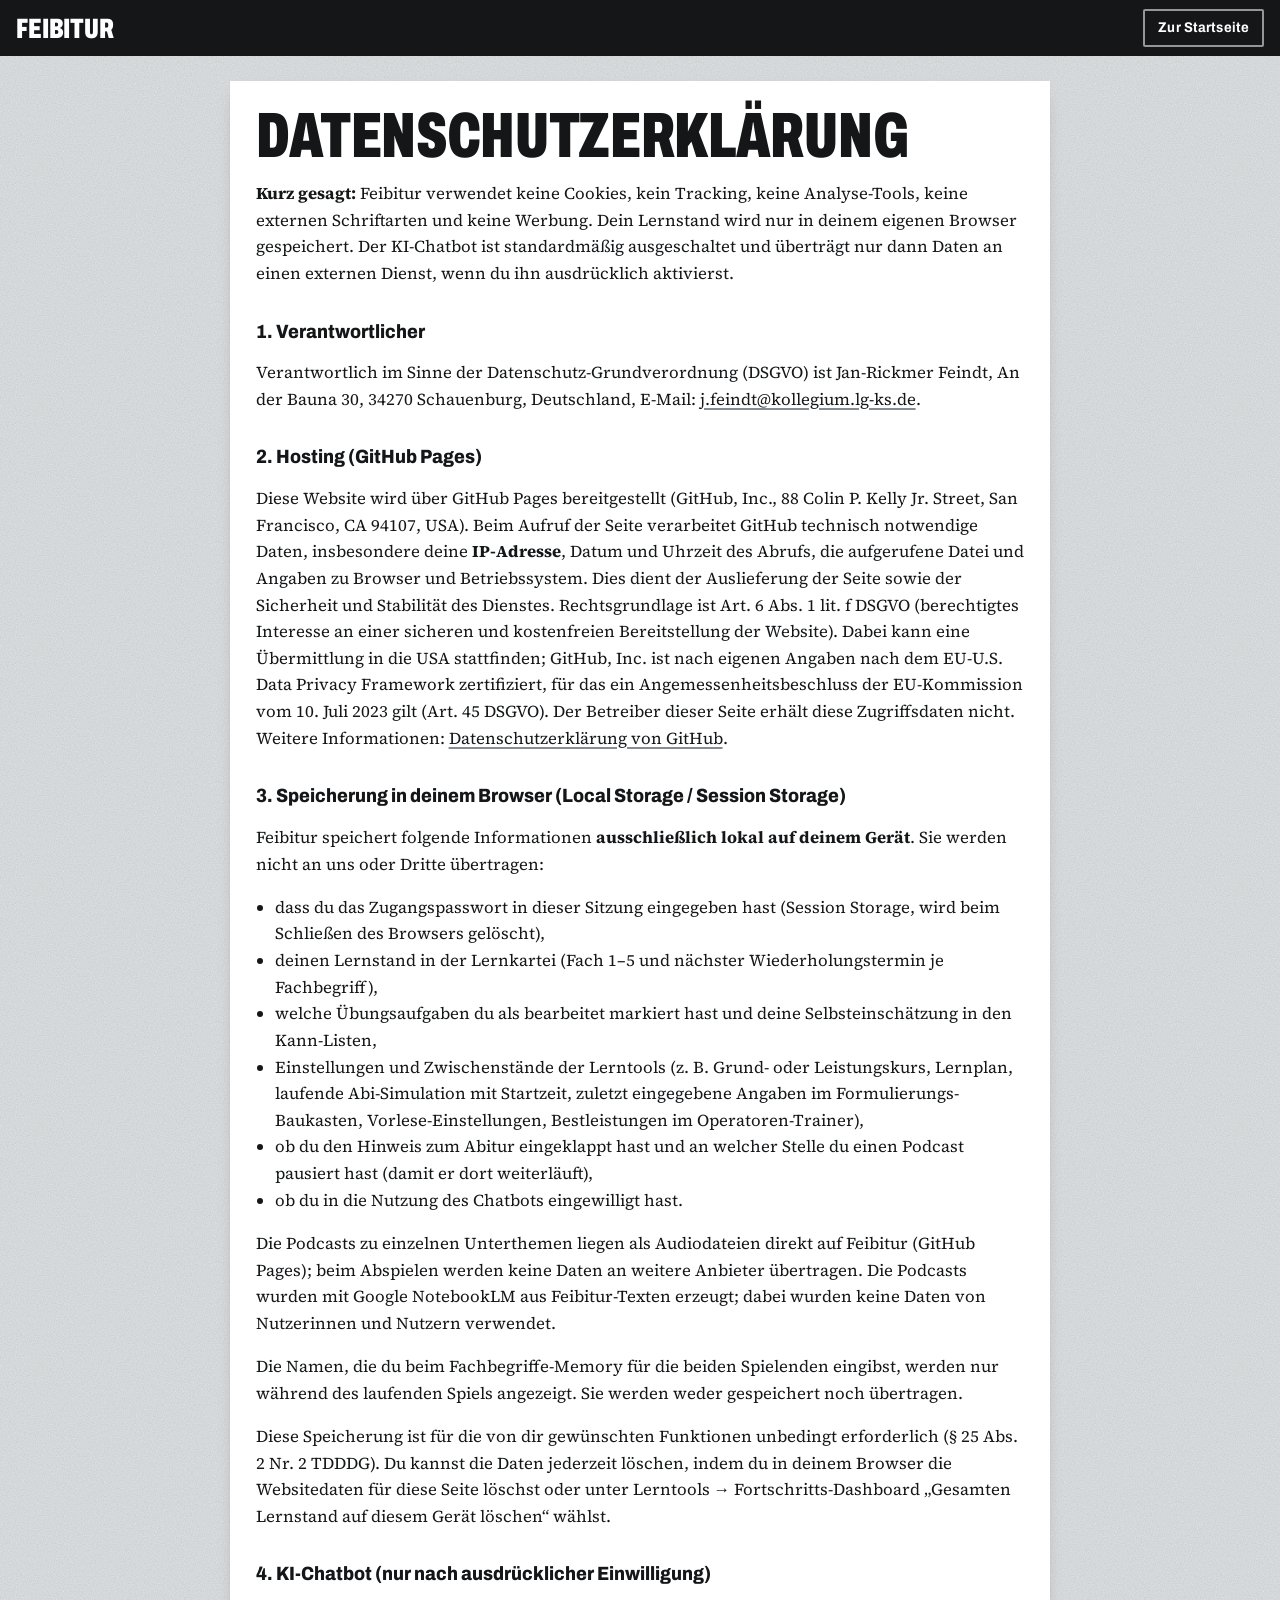
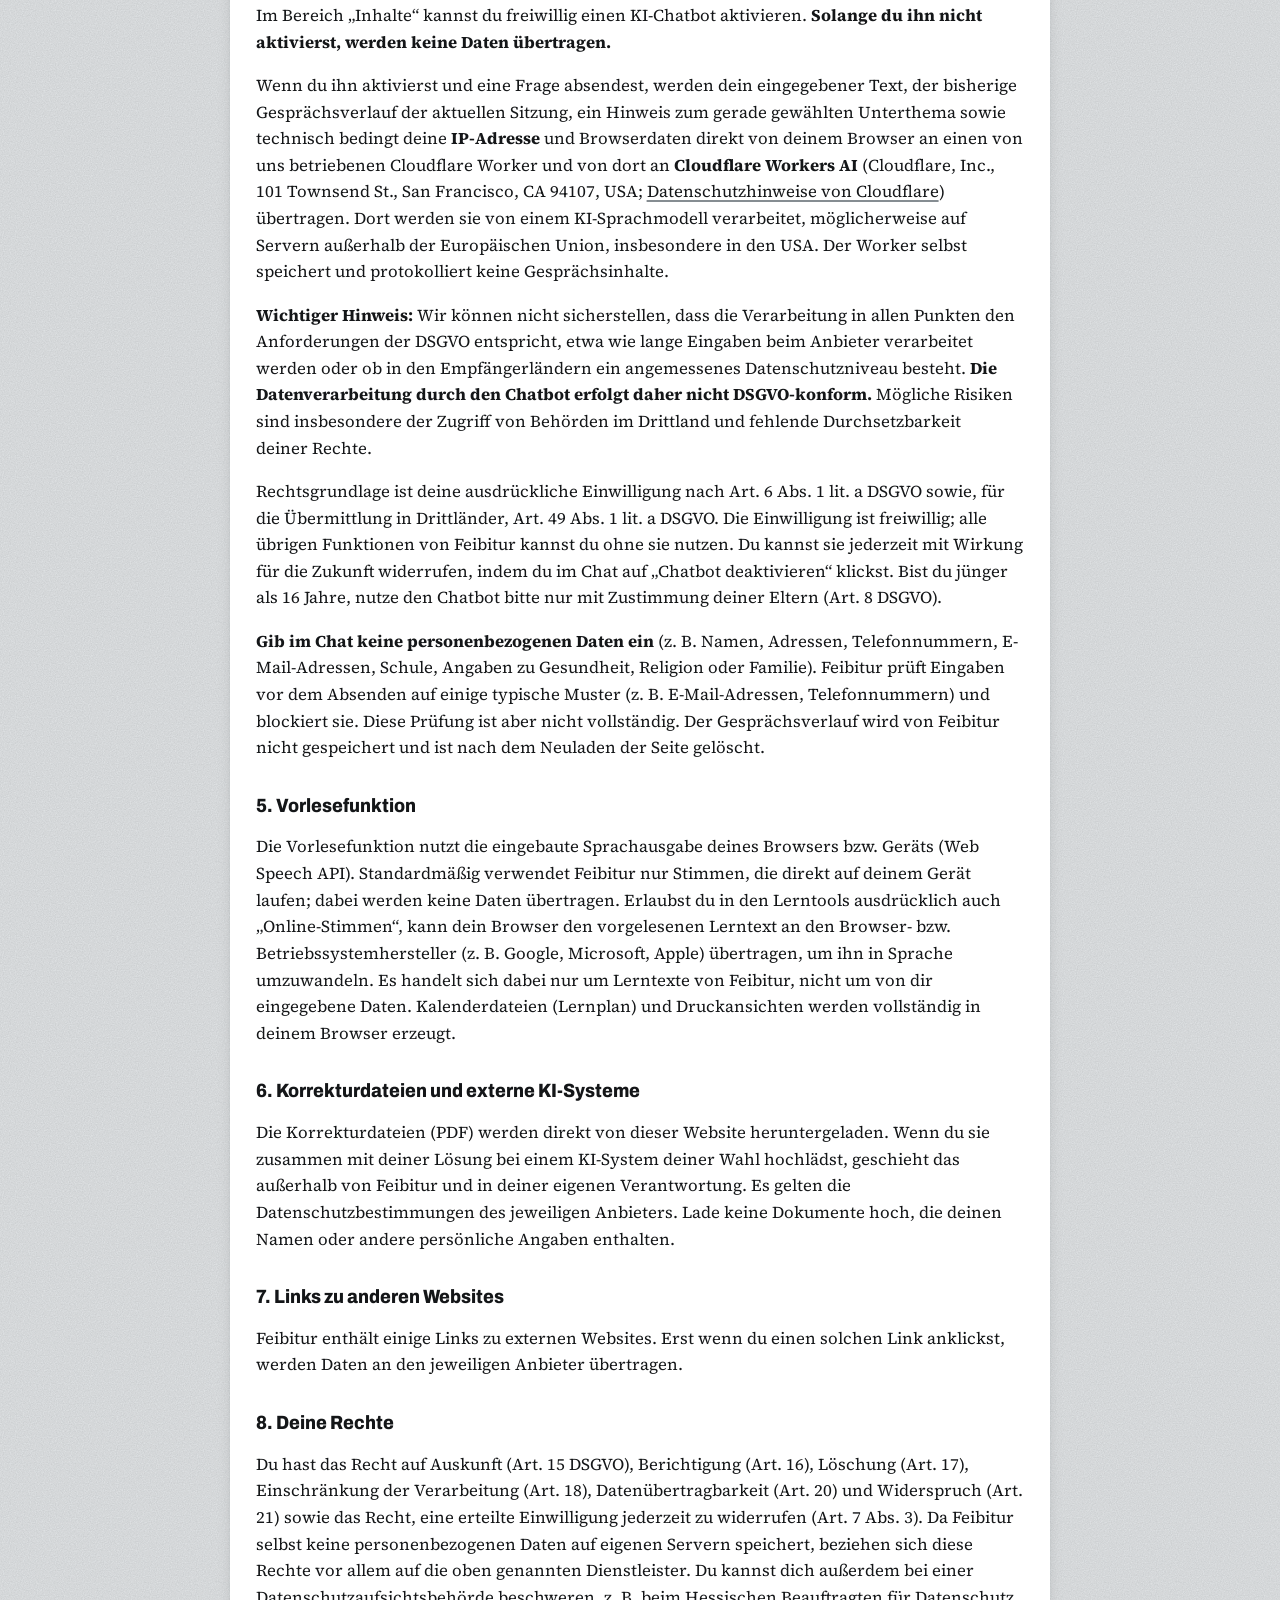
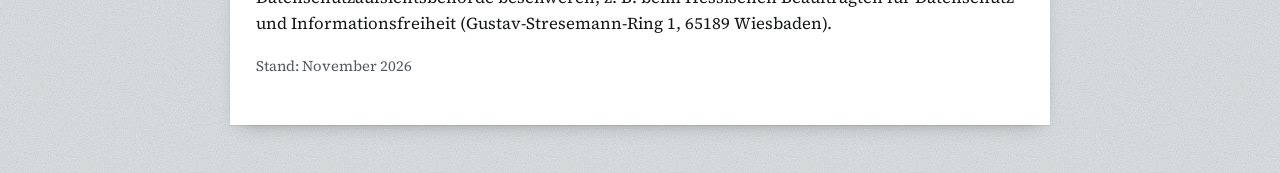
==== commit 3c14fe6c: "Podcast-Radio (Röhrenradio mit Start/Pause, Senderskala als Fortschritt) für Q1.1 und Q1.2; Datensch" ====
--- a/datenschutz.html
+++ b/datenschutz.html
@@ -28,9 +28,10 @@
 <li>deinen Lernstand in der Lernkartei (Fach 1–5 und nächster Wiederholungstermin je Fachbegriff),</li>
 <li>welche Übungsaufgaben du als bearbeitet markiert hast und deine Selbsteinschätzung in den Kann-Listen,</li>
 <li>Einstellungen und Zwischenstände der Lerntools (z. B. Grund- oder Leistungskurs, Lernplan, laufende Abi-Simulation mit Startzeit, zuletzt eingegebene Angaben im Formulierungs-Baukasten, Vorlese-Einstellungen, Bestleistungen im Operatoren-Trainer),</li>
-<li>ob du den Hinweis zum Abitur eingeklappt hast,</li>
+<li>ob du den Hinweis zum Abitur eingeklappt hast und an welcher Stelle du einen Podcast pausiert hast (damit er dort weiterläuft),</li>
 <li>ob du in die Nutzung des Chatbots eingewilligt hast.</li>
 </ul>
+<p>Die Podcasts zu einzelnen Unterthemen liegen als Audiodateien direkt auf Feibitur (GitHub Pages); beim Abspielen werden keine Daten an weitere Anbieter übertragen. Die Podcasts wurden mit Google NotebookLM aus Feibitur-Texten erzeugt; dabei wurden keine Daten von Nutzerinnen und Nutzern verwendet.</p>
 <p>Die Namen, die du beim Fachbegriffe-Memory für die beiden Spielenden eingibst, werden nur während des laufenden Spiels angezeigt. Sie werden weder gespeichert noch übertragen.</p>
 <p>Diese Speicherung ist für die von dir gewünschten Funktionen unbedingt erforderlich (§ 25 Abs. 2 Nr. 2 TDDDG). Du kannst die Daten jederzeit löschen, indem du in deinem Browser die Websitedaten für diese Seite löschst oder unter Lerntools → Fortschritts-Dashboard „Gesamten Lernstand auf diesem Gerät löschen“ wählst.</p>
 
--- a/assets/css/style.css
+++ b/assets/css/style.css
@@ -25,12 +25,12 @@
 :root {
   /* Betongrau-Leiter: die einzigen neutralen Töne */
   --paper: #ffffff;
-  --g1: #f3f4f2;
-  --g2: #e3e4e1;
-  --g3: #c9cbc7;
-  --g4: #9a9e9c;
-  --g5: #555a5c;
-  --g6: #2b2e30;
+  --g1: #f1f3f4;
+  --g2: #e1e4e6;
+  --g3: #c7ccd0;
+  --g4: #868d92;
+  --g5: #52595e;
+  --g6: #2a2f33;
   --ink: #141618;
   /* Plakatfarben der Halbjahre – treten immer gemeinsam auf */
   --q1: #D23A1F; --q1-ink: #ffffff;
@@ -164,7 +164,7 @@
 .choice-powi .hj-strip { align-self: stretch; margin: 1.2rem -1.5rem 0; }
 .hj-strip i { font-style: normal; font: 850 1.25rem/1 var(--ui); font-stretch: var(--poster-stretch); padding: .8rem .2rem .7rem; text-align: center; background: var(--hj); color: var(--hj-ink); }
 .choice-tools { background: var(--ink); color: #fff; }
-.choice-tools .choice-sub { color: #d6d8d5; }
+.choice-tools .choice-sub { color: var(--g3); }
 .choice-rel { background: var(--g1); }
 .choice-rel .choice-sub { color: var(--g5); }
 .weiter { grid-column: 1 / -1; display: inline-flex; align-items: center; gap: .6rem; justify-self: start; padding: .7rem 1rem; background: var(--q4); color: var(--ink); text-decoration: none; font-weight: 600;
@@ -261,7 +261,7 @@
 [data-hj="grundlagen"] .tie { background: var(--g5); }
 .topic-head .row { display: flex; justify-content: space-between; align-items: flex-start; gap: .4rem 1rem; flex-wrap: wrap; }
 .poster-nr { font-size: clamp(3.6rem, 9vw, 6.4rem); line-height: .8; }
-.topic-head h2 { margin: .5rem 0 0; font-size: clamp(1.9rem, 4.2vw, 3.3rem); line-height: .92; max-width: 22ch; }
+.topic-head h2 { margin: .55rem 0 0; font-size: clamp(2rem, 5.2vw, 4.6rem); line-height: .9; hyphens: auto; -webkit-hyphens: auto; overflow-wrap: break-word; }
 .topic-head .badge-abi { background: var(--hj-ink); color: var(--hj); border-color: var(--hj-ink); font-size: .78rem; padding: .3rem .55rem; }
 .topic-head .badge-noabi { color: inherit; }
 .erlass-note { margin-top: 1rem; font: 500 .95rem/1.45 var(--read); max-width: 70ch; }
@@ -313,10 +313,10 @@
 .block.merke td { border-color: rgba(255, 255, 255, .2); }
 .table-scroll { overflow-x: auto; max-width: 100%; }
 .figure { margin: 0; }
-.figure svg { width: 100%; height: auto; display: block; background: #fff; border: 1px solid var(--g3); }
+.figure svg { width: 100%; height: auto; display: block; background: #fff; border: 1px solid var(--g3); font-stretch: 94%; }
 .figure figcaption { font: .86rem/1.4 var(--ui); color: var(--g5); margin-top: .5rem; }
 .src { font: .8rem/1.4 var(--ui); color: var(--g5); margin-top: .7rem; }
-.block.merke .src { color: #c8cbc8; }
+.block.merke .src { color: var(--g3); }
 .speak-btn { width: 38px; height: 38px; border: 2px solid var(--ink); border-radius: 2px; background: var(--paper); color: var(--ink); cursor: pointer; display: inline-flex; align-items: center; justify-content: center; flex: none; align-self: center; }
 .speak-btn svg { width: 18px; height: 18px; }
 .speak-btn.speaking { background: var(--ink); color: #fff; }
@@ -327,7 +327,7 @@
 .chat { position: sticky; top: .8rem; display: flex; flex-direction: column; max-height: calc(100vh - 1.6rem); min-height: 420px; background: var(--paper); box-shadow: var(--sheet-shadow); }
 .chat-head { padding: .8rem .95rem; background: var(--ink); color: #fff; }
 .chat-head b { display: block; font: 850 1.25rem/1 var(--ui); font-stretch: var(--poster-stretch); text-transform: uppercase; }
-.chat-head small { color: #c9cbc8; }
+.chat-head small { color: var(--g3); }
 .chat-warn { margin: .8rem .8rem 0; padding: .6rem .75rem; background: var(--stop-tint); color: #7a1a14; font-size: .84rem; border-top: 3px solid var(--stop); }
 .chat-consent { padding: .8rem; font-size: .88rem; }
 .chat-consent label { display: flex; gap: .5rem; align-items: flex-start; margin: .6rem 0; }
@@ -461,7 +461,7 @@
 .chk { display: inline-flex; gap: .45rem; align-items: center; }
 .countdown { display: flex; align-items: center; gap: 1.2rem; background: var(--ink); color: #fff; padding: 1.1rem 1.3rem; margin: .5rem 0 1.1rem; box-shadow: var(--sheet-shadow); }
 .cd-num { font-size: clamp(3rem, 9vw, 4.6rem); color: var(--q4); line-height: .85; }
-.cd-text { color: #d6d8d5; font-family: var(--read); }
+.cd-text { color: var(--g3); font-family: var(--read); }
 .plan { display: grid; gap: .7rem; }
 .plan-week { background: var(--paper); box-shadow: var(--sheet-shadow); padding: .8rem 1rem; }
 .plan-week ul { margin: .4rem 0 .2rem; padding-left: 1.2rem; font-family: var(--read); }
@@ -511,7 +511,7 @@
 .add-new select { max-width: 320px; padding: .45rem; }
 .sim-timer { position: sticky; top: 0; z-index: 5; display: flex; gap: .8rem; align-items: center; flex-wrap: wrap; background: var(--ink); color: #fff; padding: .65rem 1rem; margin-bottom: 1rem; }
 .sim-timer #sim-rest { font: 850 1.8rem/1 var(--ui); font-stretch: var(--poster-stretch); font-variant-numeric: tabular-nums; }
-.sim-timer .muted { color: #c9cbc8; }
+.sim-timer .muted { color: var(--g3); }
 .sim-timer .btn { margin-left: auto; background: transparent; color: #fff; border-color: rgba(255, 255, 255, .6); }
 .sim-timer.warn { background: #8a6400; } .sim-timer.over { background: var(--stop); }
 .sim-choices { display: grid; grid-template-columns: repeat(auto-fit, minmax(min(100%, 300px), 1fr)); gap: .9rem; }
@@ -694,13 +694,12 @@
 body.no-scroll { overflow: hidden; }
 .memory-overlay { position: fixed; inset: 0; z-index: 100; display: flex; color: #fff; }
 .m-table { position: relative; flex: 1; display: flex; flex-direction: column; min-width: 0; overflow: hidden; isolation: isolate;
-  background-color: #5e3719;
+  background-color: #3b2014;
   background-image:
-    radial-gradient(ellipse 120% 90% at 50% 45%, rgba(0, 0, 0, 0) 42%, rgba(10, 4, 0, .66) 100%),
-    linear-gradient(100deg, rgba(255, 255, 255, 0) 25%, rgba(255, 236, 210, .07) 48%, rgba(255, 255, 255, 0) 70%),
-    repeating-linear-gradient(180deg, rgba(0, 0, 0, 0) 0 178px, rgba(25, 11, 3, .6) 178px 179px, rgba(255, 220, 180, .08) 179px 180px),
-    url("data:image/svg+xml,%3Csvg xmlns='http://www.w3.org/2000/svg' width='1000' height='720'%3E%3Cfilter id='w' x='0' y='0' width='100%25' height='100%25'%3E%3CfeTurbulence type='fractalNoise' baseFrequency='.0016 .04' numOctaves='3' seed='3' stitchTiles='stitch' result='a'/%3E%3CfeTurbulence type='fractalNoise' baseFrequency='.0045 .9' numOctaves='3' seed='9' stitchTiles='stitch' result='b'/%3E%3CfeComposite in='a' in2='b' operator='arithmetic' k1='0' k2='.62' k3='.7' k4='-.2' result='c'/%3E%3CfeColorMatrix in='c' values='.7 0 0 0 .15 .42 0 0 0 .075 .21 0 0 0 .025 0 0 0 0 1'/%3E%3C/filter%3E%3Crect width='100%25' height='100%25' filter='url(%23w)'/%3E%3C/svg%3E");
-  background-size: auto, auto, auto, 1000px 720px; }
+    radial-gradient(ellipse 120% 90% at 50% 45%, rgba(0, 0, 0, 0) 40%, rgba(8, 3, 0, .6) 100%),
+    linear-gradient(100deg, rgba(255, 255, 255, 0) 25%, rgba(255, 236, 210, .08) 48%, rgba(255, 255, 255, 0) 70%),
+    url("../img/holztisch.webp");
+  background-size: auto, auto, 760px 760px; }
 .m-lamp { position: absolute; inset: 0; z-index: -1; pointer-events: none;
   background: radial-gradient(ellipse 62% 58% at 50% 34%, rgba(255, 214, 150, .30), rgba(255, 190, 120, .08) 55%, rgba(0, 0, 0, 0) 75%); }
 .m-x { width: 44px; height: 44px; border-radius: 50%; border: 0; background: rgba(0, 0, 0, .38); color: #fff; cursor: pointer; display: inline-flex; align-items: center; justify-content: center; flex: none;
@@ -711,9 +710,9 @@
 .memory-overlay :focus-visible { outline: 3px solid var(--q4); outline-offset: 3px; }
 
 /* Einstellungen und Siegerehrung: Spielbogen auf dem Tisch */
-.m-setup { flex: 1; display: flex; align-items: center; justify-content: center; padding: 64px 16px 24px; overflow: auto; }
-.m-setup > .m-x { position: absolute; top: 12px; right: 12px; }
-.m-sheet { position: relative; width: min(100%, 540px); background: var(--paper); color: var(--ink); padding: 1.8rem 1.6rem 1.6rem; display: grid; gap: .7rem;
+.m-setup { flex: 1; display: flex; align-items: flex-start; justify-content: center; padding: 64px 16px 24px; overflow: auto; }
+.m-setup > .m-x { position: absolute; top: 12px; right: 12px; z-index: 3; background: var(--ink); box-shadow: 0 4px 12px rgba(0, 0, 0, .45); }
+.m-sheet { position: relative; margin: auto; width: min(100%, 540px); background: var(--paper); color: var(--ink); padding: 1.8rem 1.6rem 1.6rem; display: grid; gap: .7rem;
   box-shadow: 0 2px 0 #e6e1d6, 0 4px 0 #d8d1c2, 0 26px 50px -18px rgba(0, 0, 0, .75); transform: rotate(-.7deg); animation: m-sheet-in 420ms var(--ease-out) both; }
 @keyframes m-sheet-in { from { opacity: 0; transform: translateY(18px) rotate(-2.5deg) scale(.97); } to { opacity: 1; transform: rotate(-.7deg); } }
 .m-sheet h2 { margin: 0; font-size: clamp(2.3rem, 8vw, 3.2rem); }
@@ -740,7 +739,7 @@
   background: linear-gradient(180deg, rgba(255, 255, 255, .12), rgba(255, 255, 255, .04)); border: 2px solid rgba(255, 255, 255, .14);
   transition: background-color 250ms ease, border-color 250ms ease, transform 250ms var(--ease-out), opacity 250ms ease; opacity: .78; }
 .m-player[data-p="1"] { flex-direction: row-reverse; text-align: right; padding: .45rem .5rem .45rem .9rem; justify-self: end; }
-.m-player.active { opacity: 1; background: rgba(242, 179, 0, .18); border-color: var(--q4); transform: translateY(1px); box-shadow: 0 0 0 4px rgba(242, 179, 0, .18); }
+.m-player.active { opacity: 1; background: rgba(242, 179, 0, .2); border-color: var(--q4); transform: translateY(1px); }
 .m-pile { position: relative; flex: none; width: 34px; height: 44px; border-radius: 3px; border: 1.5px dashed rgba(255, 255, 255, .3); }
 .m-pile i { position: absolute; inset: 0; border-radius: 3px; background: var(--paper); transform: rotate(var(--r)); box-shadow: 0 1px 0 #d8d1c2, 0 3px 6px rgba(0, 0, 0, .45);
   background-image: linear-gradient(var(--ink) 0 5px, transparent 5px); animation: m-land 300ms var(--ease-out) both; }
@@ -778,21 +777,20 @@
     linear-gradient(160deg, #b2c1cf, #8fa3b6);
   box-shadow: inset 0 0 0 5px #fff, inset 0 0 0 6px rgba(20, 22, 24, .18), 0 1px 0 #6d8193, 0 2px 0 #5e7183, 0 3px 0 #50606f, 0 12px 18px -8px rgba(0, 0, 0, .7);
   transition: box-shadow 220ms var(--ease-out); }
-.m-logo { font-size: calc(var(--cw) * .42); color: #fff; text-shadow: 0 2px 0 rgba(20, 22, 24, .35); margin-bottom: 10%; }
+.m-logo { font-size: calc(var(--cw) * .44); color: #fff; margin-bottom: 8%; filter: drop-shadow(0 2px 3px rgba(20, 22, 24, .25)); }
+.m-print { position: absolute; top: 11px; left: 0; right: 0; text-align: center; font: 800 max(7px, calc(var(--cw) * .062))/1 var(--ui); font-stretch: 80%; letter-spacing: .18em; text-transform: uppercase; color: rgba(255, 255, 255, .85); }
 .m-stripes { position: absolute; left: 12px; right: 12px; bottom: 12px; height: 7px; display: grid; grid-template-columns: repeat(4, 1fr); }
 .m-stripes i:nth-child(1) { background: var(--q1); } .m-stripes i:nth-child(2) { background: var(--q2); } .m-stripes i:nth-child(3) { background: var(--q3); } .m-stripes i:nth-child(4) { background: var(--q4); }
 .m-front { transform: rotateY(180deg); background: #fffdf8; color: var(--ink); display: flex; flex-direction: column; justify-content: center; gap: .35rem; padding: 10% 9% 9%; overflow: hidden; text-align: center;
   box-shadow: 0 1px 0 #e6e1d6, 0 2px 0 #d8d1c2, 0 3px 0 #c9c1b0, 0 12px 18px -8px rgba(0, 0, 0, .7); }
 .m-front::before { content: ""; position: absolute; left: 0; right: 0; top: 0; height: 9px; border-radius: 7px 7px 0 0; background: var(--ink); }
 .m-front.m-def::before { background: #6f87a0; }
-.m-kind { font: 800 .6rem/1 var(--ui); text-transform: uppercase; letter-spacing: .1em; color: var(--g5); }
 .m-term .m-text { font: 850 calc(var(--cw) * .118)/1 var(--ui); font-stretch: 72%; text-transform: uppercase; overflow-wrap: anywhere; hyphens: auto; -webkit-hyphens: auto; }
 .m-def .m-text { font: 400 calc(var(--cw) * .078)/1.3 var(--read); overflow-wrap: anywhere; hyphens: auto; -webkit-hyphens: auto;
   display: -webkit-box; -webkit-line-clamp: 9; -webkit-box-orient: vertical; overflow: hidden; }
-.m-grid.small .m-kind { font-size: .5rem; letter-spacing: .06em; }
 .m-grid.small .m-def .m-text { font-size: max(9.5px, calc(var(--cw) * .085)); -webkit-line-clamp: 8; }
 .m-grid.small .m-term .m-text { font-size: max(12px, calc(var(--cw) * .13)); }
-.m-card.hit .m-front { box-shadow: 0 0 0 4px #39b36b, 0 2px 0 #d8d1c2, 0 22px 26px -10px rgba(0, 0, 0, .8); }
+.m-card.hit .m-front { box-shadow: 0 0 0 5px var(--go), 0 2px 0 #d8d1c2, 0 22px 26px -10px rgba(0, 0, 0, .8); }
 .m-card.hit { transform: rotate(var(--rot)) translateY(-6px) scale(1.04); }
 .m-card.miss .m-inner { animation: m-shake 420ms var(--ease-out); }
 @keyframes m-shake { 0%, 100% { translate: 0 0; } 20% { translate: -7px 0; } 40% { translate: 6px 0; } 60% { translate: -4px 0; } 80% { translate: 2px 0; } }
@@ -808,8 +806,10 @@
 .m-serie { display: inline-block; margin-left: .3rem; background: var(--q1); color: #fff; font: 850 .85rem/1 var(--ui); font-stretch: 75%; text-transform: uppercase; padding: .28rem .4rem; transform: rotate(-3deg); }
 .m-nextbtn { background: var(--q4); color: var(--ink); border-color: var(--q4); min-height: 48px; }
 @media (hover: hover) and (pointer: fine) { .m-nextbtn:hover { background: #ffc61a; } }
-.m-learn { max-width: 760px; width: 100%; margin: 0 auto; background: #fffdf8; color: var(--ink); padding: .6rem .9rem; font: 400 .98rem/1.45 var(--read);
+.m-learn { max-width: 760px; width: 100%; margin: 0 auto; background: #fffdf8; color: var(--ink); padding: .55rem .9rem; font: 400 .98rem/1.42 var(--read);
+  min-height: calc(2 * 1.42em + 1.1rem); display: -webkit-box; -webkit-line-clamp: 2; -webkit-box-orient: vertical; overflow: hidden;
   box-shadow: 0 1px 0 #d8d1c2, 0 10px 22px -10px rgba(0, 0, 0, .7); transform: rotate(-.4deg); }
+.m-learn.intro { background: rgba(255, 253, 248, .14); color: #f1e3cf; box-shadow: none; }
 .m-learn.in { animation: m-learn-in 360ms var(--ease-out) both; }
 @keyframes m-learn-in { from { opacity: 0; transform: translateY(12px) rotate(-.4deg); } to { opacity: 1; transform: rotate(-.4deg); } }
 .m-learn-k { display: inline-block; margin-right: .5rem; background: var(--go); color: #fff; font: 800 .7rem/1 var(--ui); text-transform: uppercase; letter-spacing: .06em; padding: .25rem .4rem; vertical-align: .12em; }
@@ -824,7 +824,6 @@
 @keyframes m-zoom-in { from { opacity: 0; transform: scale(.94); } to { opacity: 1; transform: scale(1); } }
 .m-zoom-card::before { content: ""; position: absolute; left: 0; right: 0; top: 0; height: 14px; border-radius: 12px 12px 0 0; background: var(--ink); }
 .m-zoom-card.m-def::before { background: #6f87a0; }
-.m-zoom-card .m-kind { font-size: .78rem; }
 .m-zoom-card .m-text { font: 400 clamp(1.15rem, 3.6vw, 1.5rem)/1.5 var(--read); }
 .m-zoom-card.m-term .m-text { font: 850 clamp(2rem, 7vw, 3.2rem)/1 var(--ui); font-stretch: 70%; text-transform: uppercase; }
 .m-hint { font: 600 .78rem/1 var(--ui); color: var(--g5); text-transform: uppercase; letter-spacing: .06em; }
@@ -832,7 +831,7 @@
 /* Siegerehrung */
 .m-end-layer { position: absolute; inset: 0; z-index: 25; background: rgba(12, 6, 2, .55); animation: m-fade 300ms ease-out both; }
 .m-confetti { position: absolute; inset: 0; width: 100%; height: 100%; pointer-events: none; z-index: 2; }
-.m-end-scroll { position: absolute; inset: 0; overflow: auto; display: flex; padding: 24px 16px; }
+.m-end-scroll { position: absolute; inset: 0; z-index: 3; overflow: auto; display: flex; padding: 24px 16px; }
 .m-end { margin: auto; text-align: center; width: min(100%, 620px); gap: .9rem; }
 .m-end > .m-x { position: absolute; top: 10px; right: 10px; background: var(--g1); color: var(--ink); width: 40px; height: 40px; }
 .m-end h2 { font-size: clamp(2.1rem, 7vw, 3.4rem); padding: 0 2.2rem; }
@@ -867,12 +866,14 @@
   .m-pile { width: 26px; height: 34px; }
   .m-name { font-size: .88rem; }
   .m-score { font-size: 1.8rem; }
-  .m-streak { position: absolute; margin-top: -2.4rem; }
   .m-player { position: relative; }
+  .m-streak { position: absolute; top: -.6rem; right: -.4rem; z-index: 1; font-size: .7rem; }
+  .m-player[data-p="1"] .m-streak { right: auto; left: -.4rem; }
+  .m-learn { min-height: calc(4 * 1.42em + 1rem); -webkit-line-clamp: 4; }
   .m-felt { padding: 8px; }
   .m-foot { padding: .55rem .6rem; gap: .45rem; }
   .m-msg { font-size: .9rem; }
-  .m-learn { font-size: .9rem; padding: .5rem .7rem; }
+  .m-learn { font-size: .88rem; padding: .5rem .7rem; }
   .m-sheet { padding: 1.4rem 1.1rem 1.2rem; }
   .m-names { grid-template-columns: minmax(0, 1fr); }
   .m-vs { padding: 0; text-align: center; }
@@ -884,3 +885,52 @@
   .m-sheet, .m-pile i, .m-score.bump, .m-streak, .m-card.miss .m-inner, .m-learn.in, .m-zoom, .m-zoom-card, .m-end-layer, .m-step-block { animation: none; }
   .m-card.hit { transform: rotate(var(--rot)); }
 }
+
+/* ================================================================== Podcast-Radio (Röhrenradio der 1950er) */
+.radio { --p: 0; --brass: #c9a24a; max-width: 620px; margin: 0 auto 1.6rem; }
+.radio-cab { position: relative; padding: 16px 20px 18px; border-radius: 36px 36px 14px 14px; isolation: isolate;
+  background: linear-gradient(180deg, rgba(255, 230, 190, .16), rgba(0, 0, 0, .22)), url("../img/holztisch.webp") 30% 40% / 560px;
+  box-shadow: inset 0 2px 0 rgba(255, 255, 255, .22), inset 0 -8px 14px rgba(0, 0, 0, .45), 0 2px 0 #2b1709, 0 22px 30px -16px rgba(20, 22, 24, .7); }
+.radio-cab::before { content: ""; position: absolute; inset: 7px; border: 2px solid var(--brass); border-radius: 30px 30px 9px 9px; opacity: .55; pointer-events: none; z-index: -1; }
+.radio-cab::after { content: ""; position: absolute; left: 10%; right: 10%; bottom: -9px; height: 9px; border-radius: 0 0 6px 6px;
+  background: linear-gradient(90deg, #24130a 0 12%, transparent 12% 88%, #24130a 88%); }
+.radio-eye { display: block; width: 30px; height: 30px; margin: 0 auto 10px; border-radius: 50%; border: 3px solid var(--brass);
+  background: radial-gradient(circle, #0b130c 0 24%, #17301c 25% 62%, #08100a 63%); box-shadow: inset 0 2px 4px rgba(0, 0, 0, .7); transition: background-color 300ms ease; }
+.radio.on .radio-eye { background: radial-gradient(circle, #0b130c 0 22%, transparent 23%), conic-gradient(from 210deg, #b6ffc8, #3be37a 35deg, #0f3b1d 65deg 295deg, #3be37a 325deg, #b6ffc8); }
+.radio-dial { position: relative; display: block; height: 78px; border-radius: 10px; border: 3px solid var(--brass); cursor: pointer; overflow: hidden;
+  background: linear-gradient(180deg, #efe3c1, #ddc995); box-shadow: inset 0 3px 8px rgba(0, 0, 0, .35); transition: background-color 300ms ease; }
+.radio.on .radio-dial { background: linear-gradient(180deg, #fff4cf, #f3d68a); box-shadow: inset 0 3px 8px rgba(0, 0, 0, .25), inset 0 0 26px rgba(255, 186, 70, .55); }
+.radio-dial:focus-visible { outline: 3px solid var(--q4); outline-offset: 3px; }
+.radio-scale { position: absolute; left: 6%; right: 6%; top: 12px; height: 16px;
+  background: linear-gradient(#3b2a12, #3b2a12) 0 100% / 100% 2px no-repeat, repeating-linear-gradient(90deg, #3b2a12 0 1.5px, transparent 1.5px var(--tick)); }
+.radio-labels { position: absolute; left: 6%; right: 6%; top: 31px; height: 16px; font: 700 .72rem/1 var(--ui); color: #3b2a12; font-variant-numeric: tabular-nums; }
+.radio-labels span { position: absolute; transform: translateX(-50%); }
+.radio-labels i { position: absolute; right: -4%; font-style: normal; font-weight: 600; opacity: .8; }
+.radio-needle { position: absolute; top: 5px; bottom: 5px; left: calc(6% + var(--p) * 88%); width: 3px; margin-left: -1.5px; border-radius: 2px; background: #b3261e;
+  box-shadow: 0 0 0 1px rgba(0, 0, 0, .12); transition: left 450ms linear; }
+.radio-brand { position: absolute; left: 0; right: 0; bottom: 7px; text-align: center; font: 800 .66rem/1 var(--ui); font-stretch: 80%; letter-spacing: .22em; text-transform: uppercase; color: #6b4c1c; }
+.radio-grille { display: flex; align-items: center; justify-content: center; height: 96px; margin-top: 12px; border-radius: 8px; border: 3px solid var(--brass);
+  background: var(--grain), repeating-linear-gradient(45deg, rgba(90, 60, 20, .16) 0 2px, transparent 2px 5px), repeating-linear-gradient(-45deg, rgba(90, 60, 20, .16) 0 2px, transparent 2px 5px), linear-gradient(#dccaa0, #c6af80);
+  box-shadow: inset 0 3px 8px rgba(0, 0, 0, .3); }
+.radio-badge { display: flex; align-items: center; justify-content: center; width: 46px; height: 46px; border-radius: 50%; color: #3b2510;
+  background: radial-gradient(circle at 35% 30%, #f7df93, #b98a2f); box-shadow: 0 2px 4px rgba(0, 0, 0, .45), inset 0 1px 0 rgba(255, 255, 255, .6);
+  font: 850 1.6rem/1 var(--ui); font-stretch: var(--poster-stretch); }
+.radio-keys { display: grid; grid-template-columns: 1fr 1fr; gap: 10px; margin-top: 14px; }
+.radio-key { display: flex; align-items: center; justify-content: center; gap: .5rem; min-height: 54px; border: 0; border-radius: 6px 6px 11px 11px; cursor: pointer;
+  background: linear-gradient(180deg, #fffaf0, #eee2c8); color: #3b2a12; font: 800 1rem/1 var(--ui); letter-spacing: .08em; text-transform: uppercase;
+  box-shadow: 0 6px 0 #b6a27a, 0 9px 12px rgba(0, 0, 0, .45); transition: transform 120ms var(--ease-out), box-shadow 120ms var(--ease-out); }
+.radio-key svg { width: 20px; height: 20px; }
+.radio-key[aria-pressed="true"] { transform: translateY(5px); background: linear-gradient(180deg, #ece0c5, #ddcda8); box-shadow: 0 1px 0 #b6a27a, 0 3px 5px rgba(0, 0, 0, .45); }
+.radio-key:focus-visible { outline: 3px solid var(--q4); outline-offset: 3px; }
+.radio-plate { margin: 16px auto 0; padding: .45rem .8rem; border-radius: 4px; text-align: center; color: #2a1a08; font: 600 .9rem/1.35 var(--ui);
+  background: linear-gradient(#ecd48c, #c49b44); box-shadow: inset 0 1px 0 rgba(255, 255, 255, .6), 0 1px 2px rgba(0, 0, 0, .4); }
+.radio-time { display: inline-block; font-weight: 800; font-variant-numeric: tabular-nums; white-space: nowrap; }
+.radio-note { margin: 1.1rem 0 0; text-align: center; font-size: .84rem; color: var(--g5); }
+@media (max-width: 560px) {
+  .radio-cab { padding: 14px 14px 16px; border-radius: 28px 28px 12px 12px; }
+  .radio-dial { height: 70px; }
+  .radio-grille { height: 70px; }
+  .radio-key { min-height: 50px; font-size: .9rem; }
+  .radio-plate { font-size: .84rem; }
+}
+@media (prefers-reduced-motion: reduce) { .radio-needle, .radio-key, .radio-eye, .radio-dial { transition: none; } }
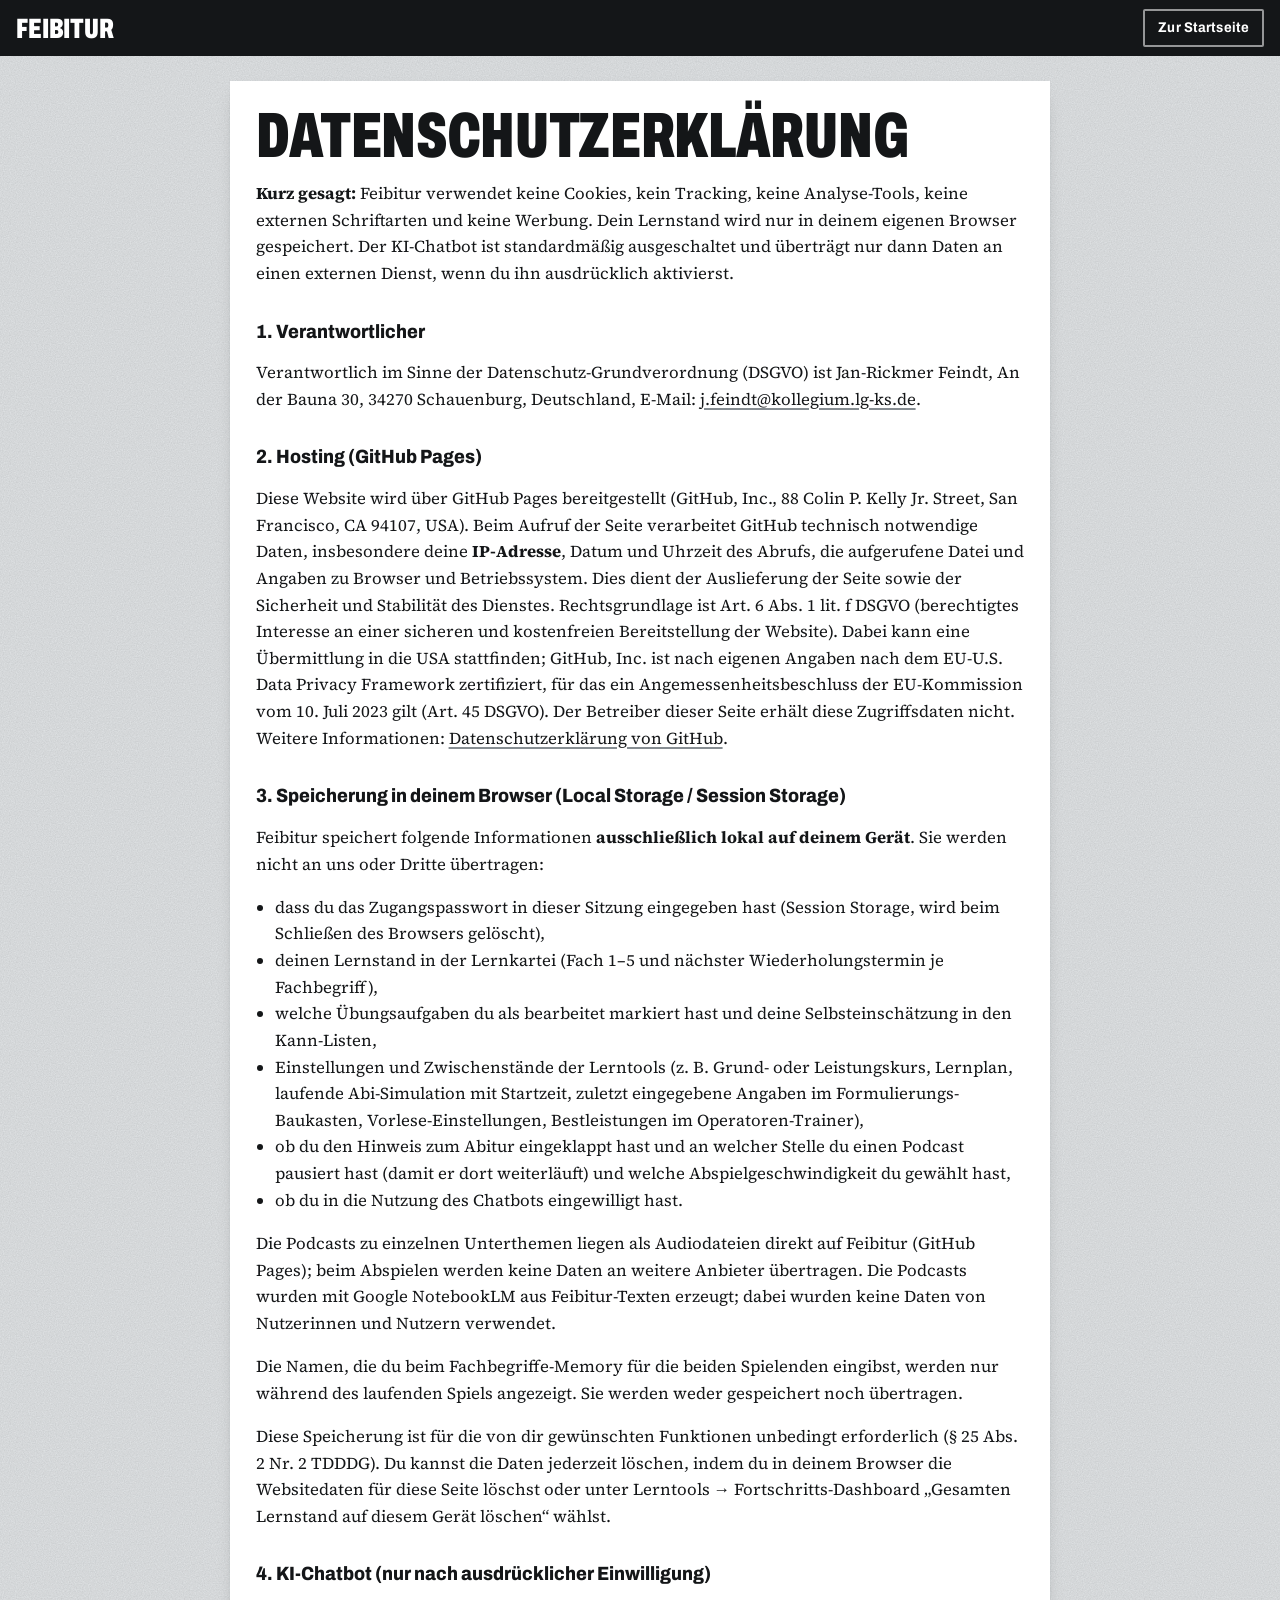
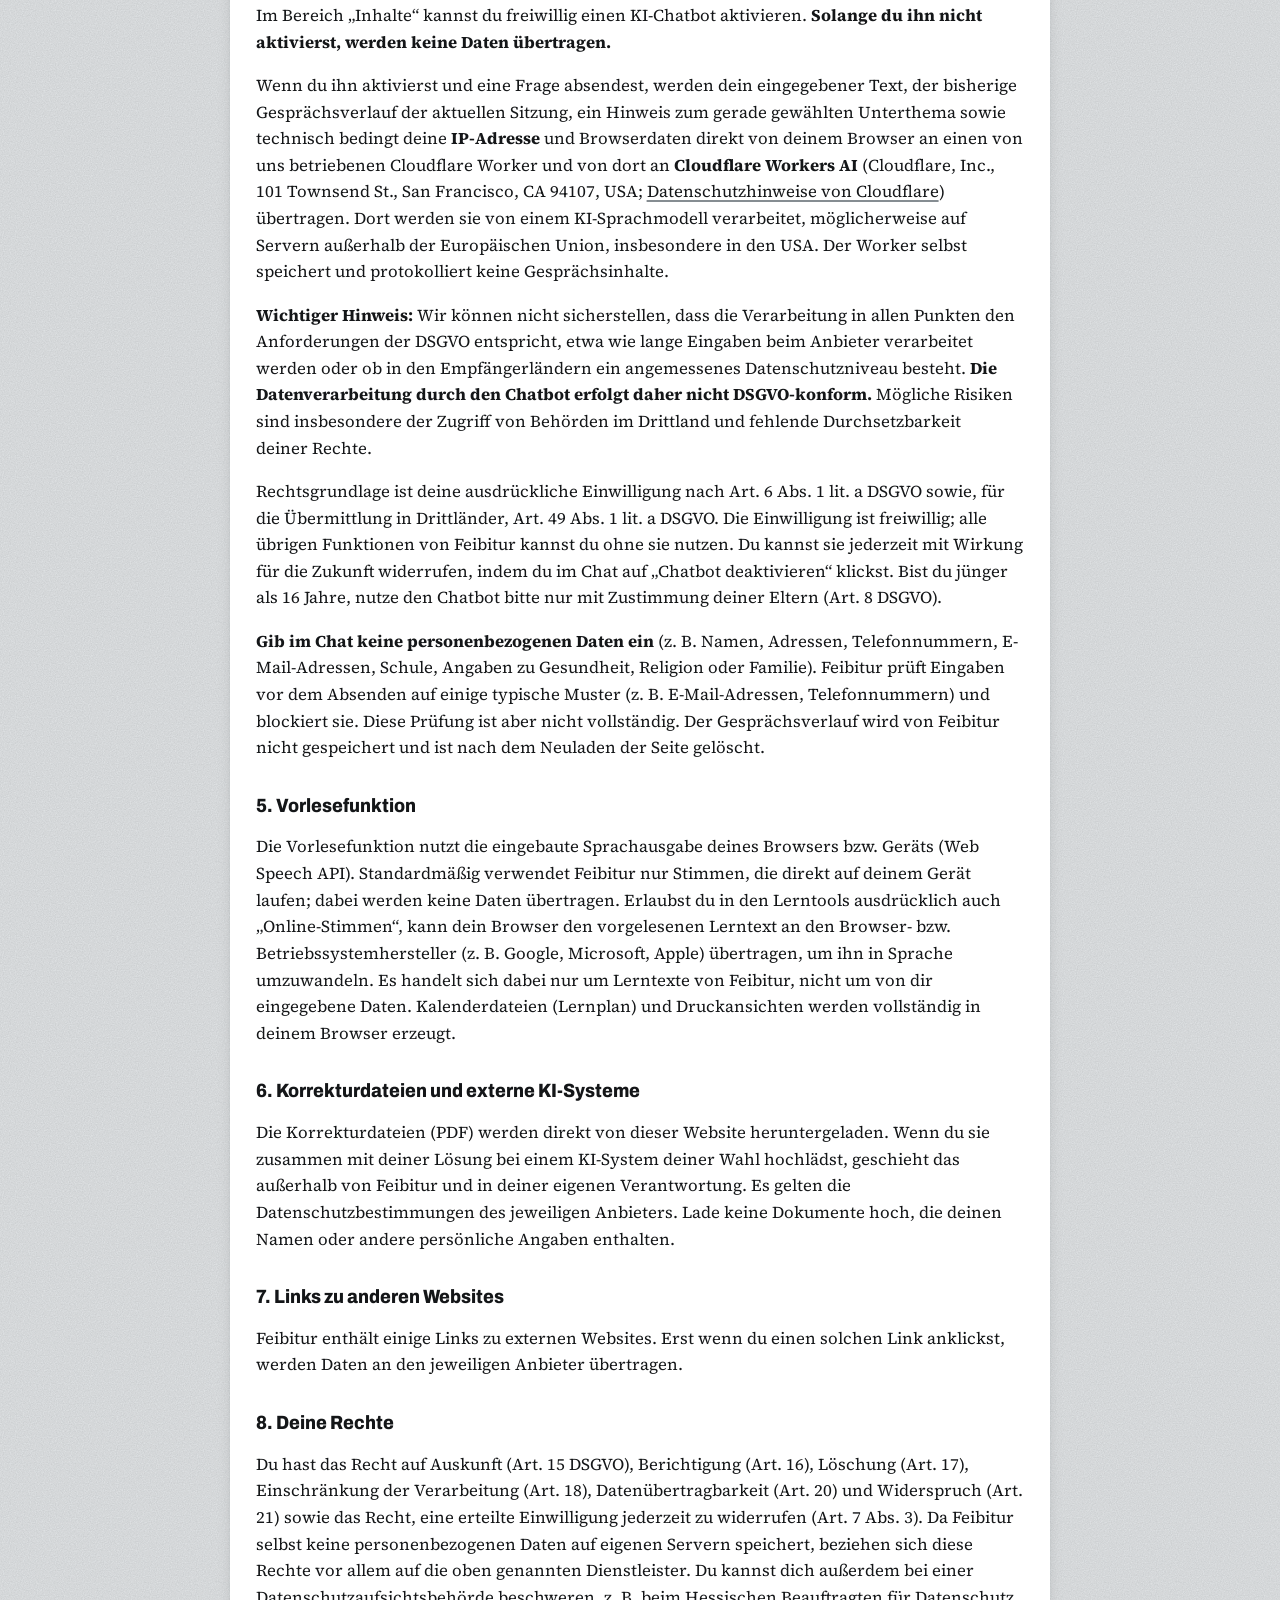
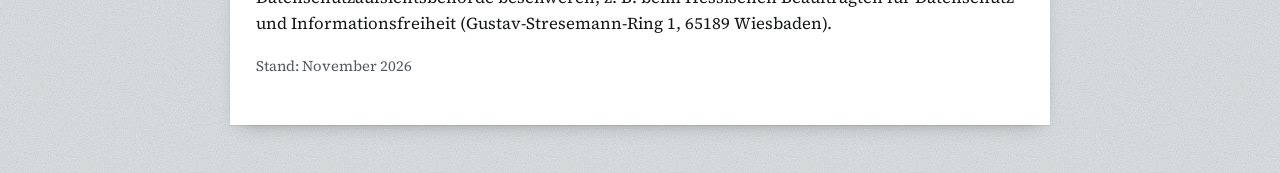
==== commit ef2b4b9c: "Podcast-Radio: Abspielgeschwindigkeit 1×, 1,2×, 1,5× (wird gemerkt)" ====
--- a/datenschutz.html
+++ b/datenschutz.html
@@ -28,7 +28,7 @@
 <li>deinen Lernstand in der Lernkartei (Fach 1–5 und nächster Wiederholungstermin je Fachbegriff),</li>
 <li>welche Übungsaufgaben du als bearbeitet markiert hast und deine Selbsteinschätzung in den Kann-Listen,</li>
 <li>Einstellungen und Zwischenstände der Lerntools (z. B. Grund- oder Leistungskurs, Lernplan, laufende Abi-Simulation mit Startzeit, zuletzt eingegebene Angaben im Formulierungs-Baukasten, Vorlese-Einstellungen, Bestleistungen im Operatoren-Trainer),</li>
-<li>ob du den Hinweis zum Abitur eingeklappt hast und an welcher Stelle du einen Podcast pausiert hast (damit er dort weiterläuft),</li>
+<li>ob du den Hinweis zum Abitur eingeklappt hast und an welcher Stelle du einen Podcast pausiert hast (damit er dort weiterläuft) und welche Abspielgeschwindigkeit du gewählt hast,</li>
 <li>ob du in die Nutzung des Chatbots eingewilligt hast.</li>
 </ul>
 <p>Die Podcasts zu einzelnen Unterthemen liegen als Audiodateien direkt auf Feibitur (GitHub Pages); beim Abspielen werden keine Daten an weitere Anbieter übertragen. Die Podcasts wurden mit Google NotebookLM aus Feibitur-Texten erzeugt; dabei wurden keine Daten von Nutzerinnen und Nutzern verwendet.</p>
--- a/assets/css/style.css
+++ b/assets/css/style.css
@@ -922,6 +922,13 @@
 .radio-key svg { width: 20px; height: 20px; }
 .radio-key[aria-pressed="true"] { transform: translateY(5px); background: linear-gradient(180deg, #ece0c5, #ddcda8); box-shadow: 0 1px 0 #b6a27a, 0 3px 5px rgba(0, 0, 0, .45); }
 .radio-key:focus-visible { outline: 3px solid var(--q4); outline-offset: 3px; }
+.radio-tempo { display: flex; align-items: center; justify-content: center; flex-wrap: wrap; gap: 8px 10px; margin-top: 14px; }
+.radio-tempo-label { font: 800 .72rem/1 var(--ui); letter-spacing: .2em; text-transform: uppercase; color: #f2e2b8; margin-right: 2px; }
+.radio-speed { min-width: 66px; min-height: 42px; padding: 0 .7rem; border: 0; border-radius: 5px 5px 9px 9px; cursor: pointer;
+  background: linear-gradient(180deg, #fffaf0, #eee2c8); color: #3b2a12; font: 800 .95rem/1 var(--ui); font-variant-numeric: tabular-nums;
+  box-shadow: 0 5px 0 #b6a27a, 0 7px 10px rgba(0, 0, 0, .45); transition: transform 120ms var(--ease-out), box-shadow 120ms var(--ease-out); }
+.radio-speed[aria-pressed="true"] { transform: translateY(4px); background: linear-gradient(180deg, #ece0c5, #ddcda8); box-shadow: 0 1px 0 #b6a27a, 0 3px 5px rgba(0, 0, 0, .45); }
+.radio-speed:focus-visible { outline: 3px solid var(--q4); outline-offset: 3px; }
 .radio-plate { margin: 16px auto 0; padding: .45rem .8rem; border-radius: 4px; text-align: center; color: #2a1a08; font: 600 .9rem/1.35 var(--ui);
   background: linear-gradient(#ecd48c, #c49b44); box-shadow: inset 0 1px 0 rgba(255, 255, 255, .6), 0 1px 2px rgba(0, 0, 0, .4); }
 .radio-time { display: inline-block; font-weight: 800; font-variant-numeric: tabular-nums; white-space: nowrap; }
@@ -931,6 +938,7 @@
   .radio-dial { height: 70px; }
   .radio-grille { height: 70px; }
   .radio-key { min-height: 50px; font-size: .9rem; }
+  .radio-speed { min-width: 58px; min-height: 40px; font-size: .9rem; }
   .radio-plate { font-size: .84rem; }
 }
-@media (prefers-reduced-motion: reduce) { .radio-needle, .radio-key, .radio-eye, .radio-dial { transition: none; } }
+@media (prefers-reduced-motion: reduce) { .radio-needle, .radio-key, .radio-speed, .radio-eye, .radio-dial { transition: none; } }
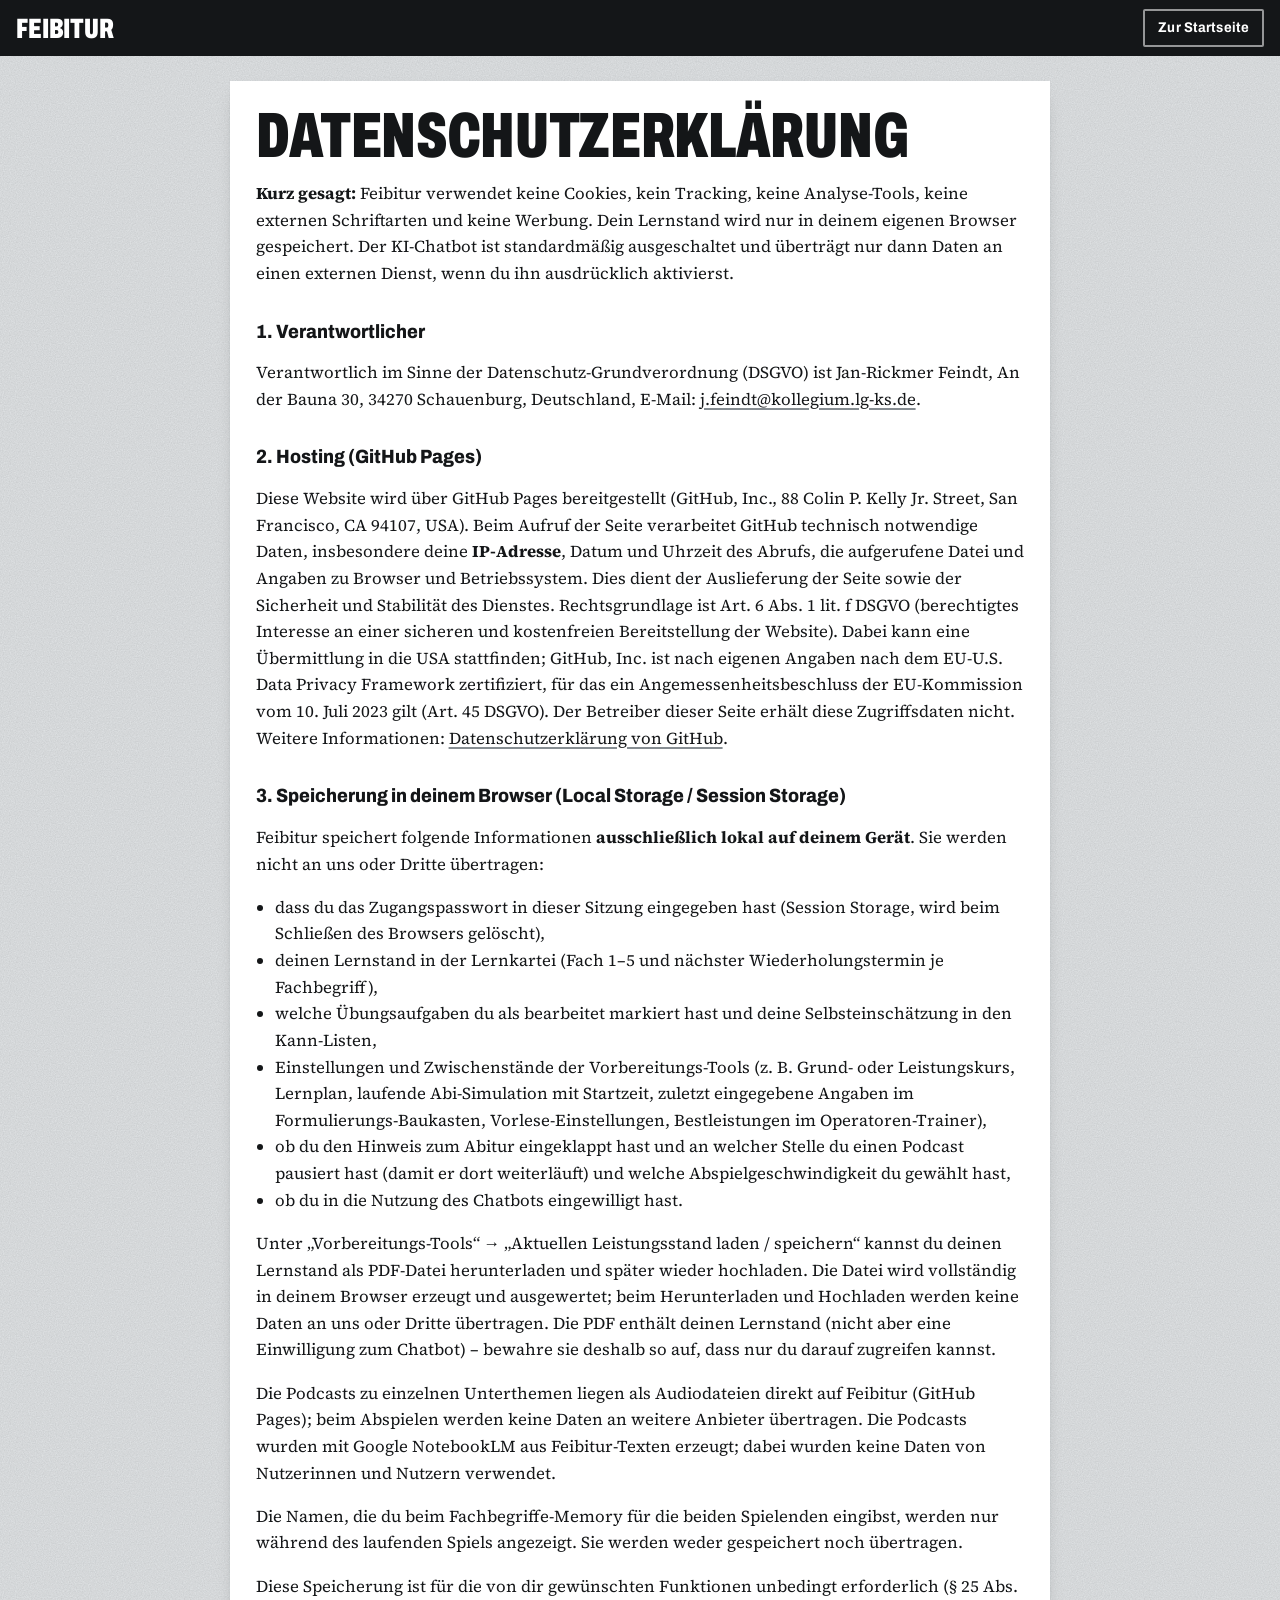
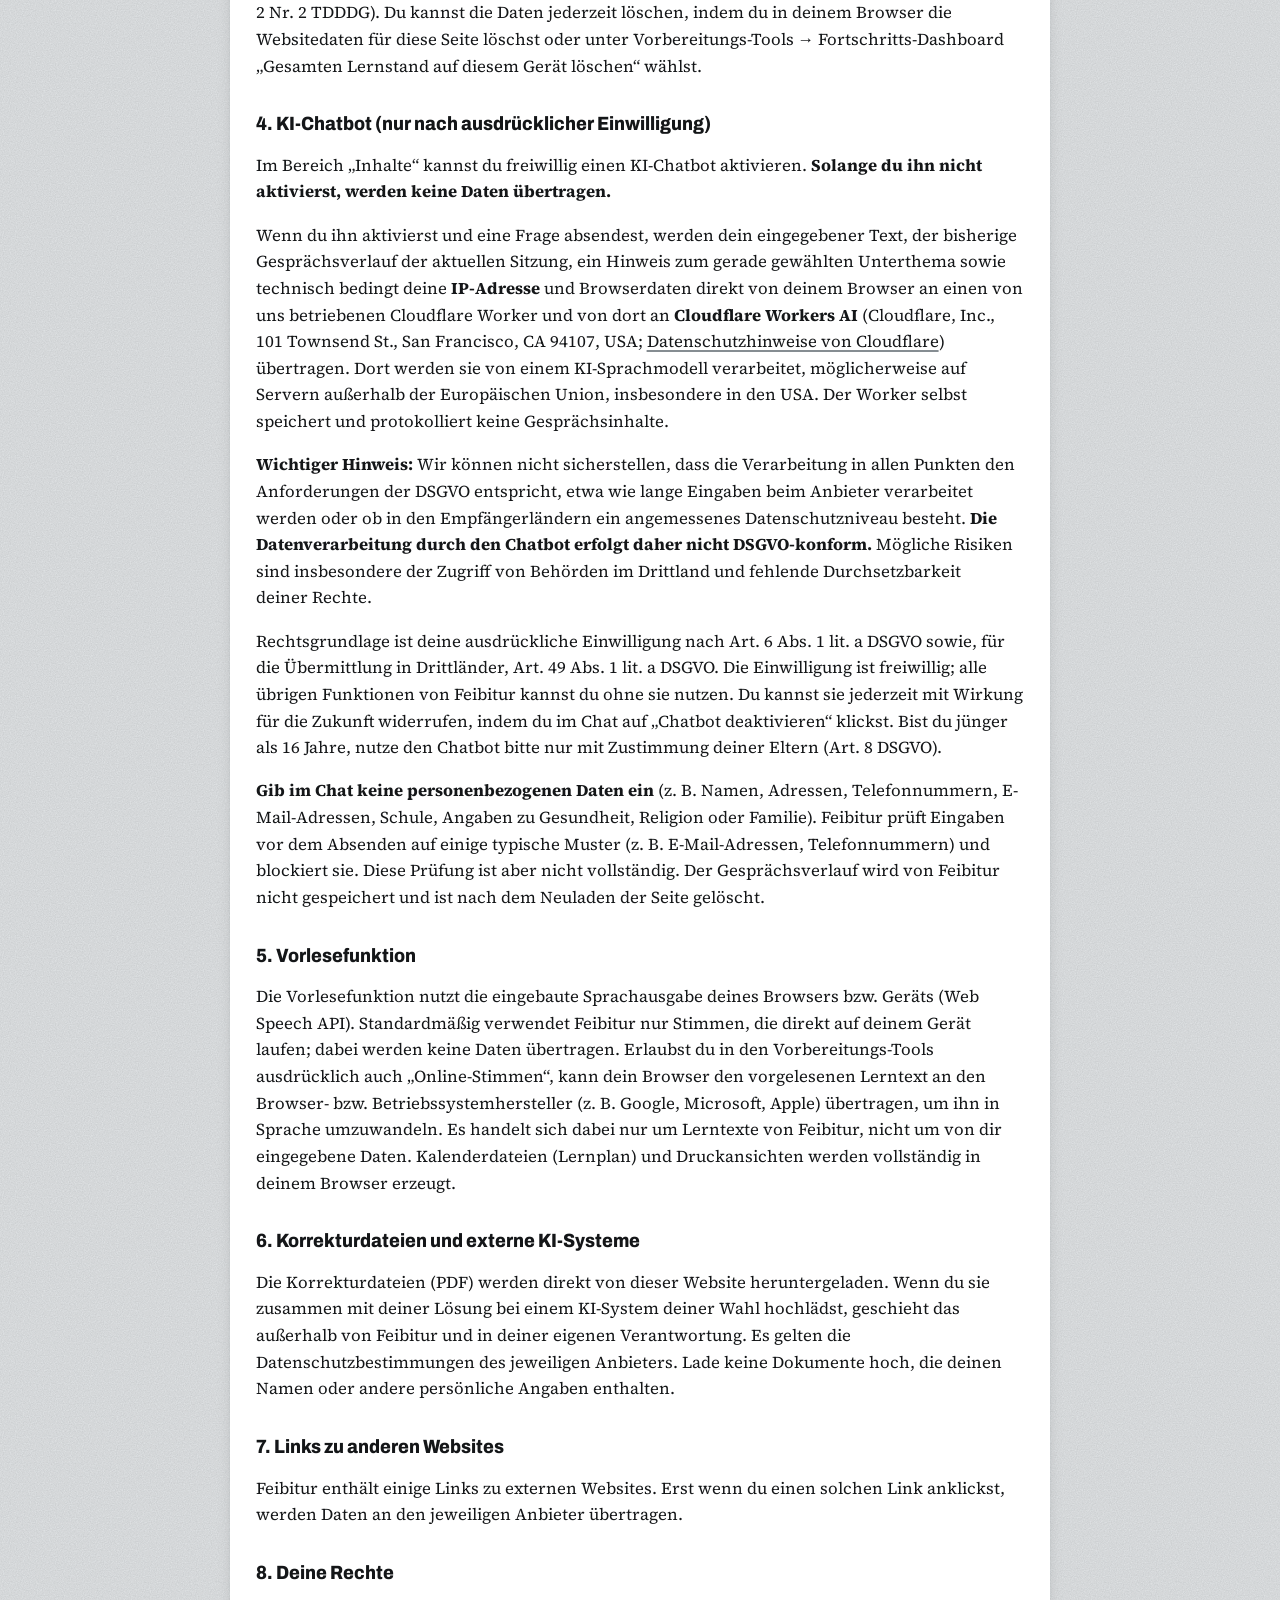
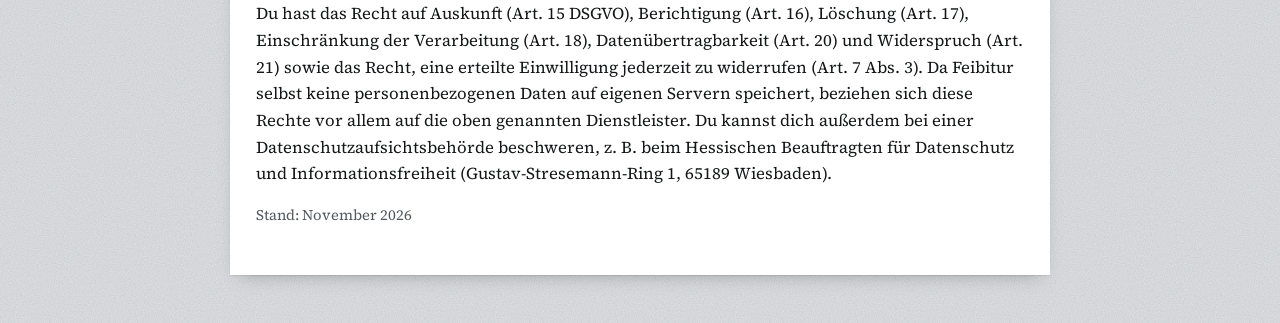
==== commit 1817b891: "Neuer Tab „Vorbereitungs-Tools“ (bisherige Lerntools), Lernstand als PDF speichern und laden; alte L" ====
--- a/datenschutz.html
+++ b/datenschutz.html
@@ -27,13 +27,14 @@
 <li>dass du das Zugangspasswort in dieser Sitzung eingegeben hast (Session Storage, wird beim Schließen des Browsers gelöscht),</li>
 <li>deinen Lernstand in der Lernkartei (Fach 1–5 und nächster Wiederholungstermin je Fachbegriff),</li>
 <li>welche Übungsaufgaben du als bearbeitet markiert hast und deine Selbsteinschätzung in den Kann-Listen,</li>
-<li>Einstellungen und Zwischenstände der Lerntools (z. B. Grund- oder Leistungskurs, Lernplan, laufende Abi-Simulation mit Startzeit, zuletzt eingegebene Angaben im Formulierungs-Baukasten, Vorlese-Einstellungen, Bestleistungen im Operatoren-Trainer),</li>
+<li>Einstellungen und Zwischenstände der Vorbereitungs-Tools (z. B. Grund- oder Leistungskurs, Lernplan, laufende Abi-Simulation mit Startzeit, zuletzt eingegebene Angaben im Formulierungs-Baukasten, Vorlese-Einstellungen, Bestleistungen im Operatoren-Trainer),</li>
 <li>ob du den Hinweis zum Abitur eingeklappt hast und an welcher Stelle du einen Podcast pausiert hast (damit er dort weiterläuft) und welche Abspielgeschwindigkeit du gewählt hast,</li>
 <li>ob du in die Nutzung des Chatbots eingewilligt hast.</li>
 </ul>
+<p>Unter „Vorbereitungs-Tools“ → „Aktuellen Leistungsstand laden / speichern“ kannst du deinen Lernstand als PDF-Datei herunterladen und später wieder hochladen. Die Datei wird vollständig in deinem Browser erzeugt und ausgewertet; beim Herunterladen und Hochladen werden keine Daten an uns oder Dritte übertragen. Die PDF enthält deinen Lernstand (nicht aber eine Einwilligung zum Chatbot) – bewahre sie deshalb so auf, dass nur du darauf zugreifen kannst.</p>
 <p>Die Podcasts zu einzelnen Unterthemen liegen als Audiodateien direkt auf Feibitur (GitHub Pages); beim Abspielen werden keine Daten an weitere Anbieter übertragen. Die Podcasts wurden mit Google NotebookLM aus Feibitur-Texten erzeugt; dabei wurden keine Daten von Nutzerinnen und Nutzern verwendet.</p>
 <p>Die Namen, die du beim Fachbegriffe-Memory für die beiden Spielenden eingibst, werden nur während des laufenden Spiels angezeigt. Sie werden weder gespeichert noch übertragen.</p>
-<p>Diese Speicherung ist für die von dir gewünschten Funktionen unbedingt erforderlich (§ 25 Abs. 2 Nr. 2 TDDDG). Du kannst die Daten jederzeit löschen, indem du in deinem Browser die Websitedaten für diese Seite löschst oder unter Lerntools → Fortschritts-Dashboard „Gesamten Lernstand auf diesem Gerät löschen“ wählst.</p>
+<p>Diese Speicherung ist für die von dir gewünschten Funktionen unbedingt erforderlich (§ 25 Abs. 2 Nr. 2 TDDDG). Du kannst die Daten jederzeit löschen, indem du in deinem Browser die Websitedaten für diese Seite löschst oder unter Vorbereitungs-Tools → Fortschritts-Dashboard „Gesamten Lernstand auf diesem Gerät löschen“ wählst.</p>
 
 <h2 id="chatbot">4. KI-Chatbot (nur nach ausdrücklicher Einwilligung)</h2>
 <p>Im Bereich „Inhalte“ kannst du freiwillig einen KI-Chatbot aktivieren. <b>Solange du ihn nicht aktivierst, werden keine Daten übertragen.</b></p>
@@ -43,7 +44,7 @@
 <p><b>Gib im Chat keine personenbezogenen Daten ein</b> (z. B. Namen, Adressen, Telefonnummern, E-Mail-Adressen, Schule, Angaben zu Gesundheit, Religion oder Familie). Feibitur prüft Eingaben vor dem Absenden auf einige typische Muster (z. B. E-Mail-Adressen, Telefonnummern) und blockiert sie. Diese Prüfung ist aber nicht vollständig. Der Gesprächsverlauf wird von Feibitur nicht gespeichert und ist nach dem Neuladen der Seite gelöscht.</p>
 
 <h2>5. Vorlesefunktion</h2>
-<p>Die Vorlesefunktion nutzt die eingebaute Sprachausgabe deines Browsers bzw. Geräts (Web Speech API). Standardmäßig verwendet Feibitur nur Stimmen, die direkt auf deinem Gerät laufen; dabei werden keine Daten übertragen. Erlaubst du in den Lerntools ausdrücklich auch „Online-Stimmen“, kann dein Browser den vorgelesenen Lerntext an den Browser- bzw. Betriebssystemhersteller (z. B. Google, Microsoft, Apple) übertragen, um ihn in Sprache umzuwandeln. Es handelt sich dabei nur um Lerntexte von Feibitur, nicht um von dir eingegebene Daten. Kalenderdateien (Lernplan) und Druckansichten werden vollständig in deinem Browser erzeugt.</p>
+<p>Die Vorlesefunktion nutzt die eingebaute Sprachausgabe deines Browsers bzw. Geräts (Web Speech API). Standardmäßig verwendet Feibitur nur Stimmen, die direkt auf deinem Gerät laufen; dabei werden keine Daten übertragen. Erlaubst du in den Vorbereitungs-Tools ausdrücklich auch „Online-Stimmen“, kann dein Browser den vorgelesenen Lerntext an den Browser- bzw. Betriebssystemhersteller (z. B. Google, Microsoft, Apple) übertragen, um ihn in Sprache umzuwandeln. Es handelt sich dabei nur um Lerntexte von Feibitur, nicht um von dir eingegebene Daten. Kalenderdateien (Lernplan) und Druckansichten werden vollständig in deinem Browser erzeugt.</p>
 
 <h2>6. Korrekturdateien und externe KI-Systeme</h2>
 <p>Die Korrekturdateien (PDF) werden direkt von dieser Website heruntergeladen. Wenn du sie zusammen mit deiner Lösung bei einem KI-System deiner Wahl hochlädst, geschieht das außerhalb von Feibitur und in deiner eigenen Verantwortung. Es gelten die Datenschutzbestimmungen des jeweiligen Anbieters. Lade keine Dokumente hoch, die deinen Namen oder andere persönliche Angaben enthalten.</p>
--- a/assets/css/style.css
+++ b/assets/css/style.css
@@ -38,6 +38,7 @@
   --q3: #0A6E72; --q3-ink: #ffffff;
   --q4: #F2B300; --q4-ink: #141618;
   --gl: #141618; --gl-ink: #ffffff;
+  --tl: #4f6478; --tl-ink: #ffffff; /* Vorbereitungs-Tools: Blueback, dunkel */
   --blueback: #9fb1c2;
   --go: #1B6E3E; --go-tint: #e6f2ea;
   --stop: #B3261E; --stop-tint: #fbe9e7;
@@ -58,6 +59,7 @@
   --grain: url("data:image/svg+xml,%3Csvg xmlns='http://www.w3.org/2000/svg' width='240' height='240'%3E%3Cfilter id='n'%3E%3CfeTurbulence type='fractalNoise' baseFrequency='.85' numOctaves='2' stitchTiles='stitch'/%3E%3CfeColorMatrix values='0 0 0 0 0 0 0 0 0 0 0 0 0 0 0 .11 0 0 0 0'/%3E%3C/filter%3E%3Crect width='100%25' height='100%25' filter='url(%23n)'/%3E%3C/svg%3E");
   --sheet-shadow: 0 1px 1px rgba(20, 22, 24, .08), 0 8px 18px -10px rgba(20, 22, 24, .35);
 }
+[data-hj="tools"] { --hj: var(--tl); --hj-ink: var(--tl-ink); }
 [data-hj="grundlagen"] { --hj: var(--gl); --hj-ink: var(--gl-ink); }
 [data-hj="q1"] { --hj: var(--q1); --hj-ink: var(--q1-ink); }
 [data-hj="q2"] { --hj: var(--q2); --hj-ink: var(--q2-ink); }
@@ -130,7 +132,8 @@
 .gate-card input { padding: .8rem .9rem; font-size: 1.05rem; }
 .gate-card .btn { width: 100%; }
 .gate-error { color: var(--stop); margin: 0; font-weight: 700; }
-.gate-stripes, .hj-strip { display: grid; grid-template-columns: repeat(5, 1fr); }
+.gate-stripes { display: grid; grid-template-columns: repeat(5, 1fr); }
+.hj-strip { display: grid; grid-template-columns: 1.4fr repeat(5, 1fr); }
 .gate-stripes { margin: 1rem -1.8rem 0; height: 14px; }
 .gate-stripes i:nth-child(1) { background: var(--gl); } .gate-stripes i:nth-child(2) { background: var(--q1); } .gate-stripes i:nth-child(3) { background: var(--q2); }
 .gate-stripes i:nth-child(4) { background: var(--q3); } .gate-stripes i:nth-child(5) { background: var(--q4); }
@@ -207,7 +210,7 @@
 
 /* Halbjahres-Plakatbahn */
 .tabs-wrap { max-width: 1400px; margin: 1.8rem auto 0; padding: 0 16px; }
-.tabs { display: grid; grid-template-columns: repeat(5, minmax(0, 1fr)); gap: 10px; align-items: end; padding-top: 10px; }
+.tabs { display: grid; grid-template-columns: repeat(6, minmax(0, 1fr)); gap: 10px; align-items: end; padding-top: 10px; }
 .tab { position: relative; display: flex; flex-direction: column; align-items: flex-start; justify-content: flex-start; gap: .35rem; min-height: 112px; padding: 1.15rem .9rem .9rem; text-align: left; cursor: pointer;
   border: 0; border-top: 12px solid var(--hj); border-radius: 0; background: var(--paper); color: var(--ink); box-shadow: var(--sheet-shadow);
   transition: transform 220ms var(--ease-out), background-color 150ms ease; }
@@ -253,7 +256,7 @@
 
 /* Das Themenplakat */
 .topic-panel { position: relative; }
-.topic-panel.paste { animation: paste var(--t-paste) var(--ease-paste) both; transform-origin: 50% 0; }
+.topic-panel.paste, .tool-panel.paste { animation: paste var(--t-paste) var(--ease-paste) both; transform-origin: 50% 0; }
 @keyframes paste { from { opacity: 0; transform: translateY(-14px) rotate(-1.4deg) scale(1.02); } 45% { opacity: 1; } to { opacity: 1; transform: none; } }
 .topic-head { position: relative; background: var(--hj); color: var(--hj-ink); padding: 1.6rem 1.6rem 1.4rem; box-shadow: var(--sheet-shadow); }
 .tie { position: absolute; top: -8px; width: 34px; height: 13px; background: var(--ink); border-radius: 3px; box-shadow: inset 0 -3px 0 rgba(255, 255, 255, .14); }
@@ -675,7 +678,7 @@
   .topbar nav .btn { padding: .3rem .55rem; font-size: .8rem; }
 }
 @media (prefers-reduced-motion: reduce) {
-  .topic-panel.paste { animation: none; }
+  .topic-panel.paste, .tool-panel.paste { animation: none; }
   .flash { transition: none; }
   .btn, .tab, .topic-btn, .choice, .sec-btn, .kb, .tool-card .arrow, .abi > summary .chev, .task2-head .chev { transition: none; }
 }
@@ -684,6 +687,9 @@
   body { background: #fff; }
   body.print-mode .topbar, body.print-mode .tools-hero, body.print-mode .site-foot, body.print-mode .no-print { display: none !important; }
   body.print-mode .tools-main { padding: 0; max-width: none; }
+  body.print-mode .powi-hero, body.print-mode .abi-wrap, body.print-mode .tabs-wrap, body.print-mode .sidebar, body.print-mode .tools-bar, body.print-mode .tool-head { display: none !important; }
+  body.print-mode .tabpanel { display: block; padding: 0; }
+  body.print-mode .tool-panel { animation: none; }
   body.print-mode .lz { border: 0; padding: 0; box-shadow: none; }
   .pc-page { break-after: page; page-break-after: always; }
   .pc-card { min-height: 5.3cm; }
@@ -942,3 +948,56 @@
   .radio-plate { font-size: .84rem; }
 }
 @media (prefers-reduced-motion: reduce) { .radio-needle, .radio-key, .radio-speed, .radio-eye, .radio-dial { transition: none; } }
+
+/* ================================================================== Tab „Vorbereitungs-Tools“ */
+.sidebar-tools .tool-grp { margin: 1.1rem 0 .55rem 34px; font: 800 .74rem/1.2 var(--ui); font-stretch: 85%; text-transform: uppercase; letter-spacing: .08em; color: var(--g5); }
+.sidebar-tools .tool-grp:first-of-type { margin-top: .2rem; }
+.sidebar-tools .topic-nr { font-size: 1.3rem; }
+.tools-bar { display: flex; justify-content: flex-end; margin-bottom: 12px; }
+.btn-ls { min-height: 46px; }
+.btn-ls[aria-current="page"] { background: var(--tl); border-color: var(--tl); }
+.tool-panel { position: relative; }
+.tool-head { position: relative; background: var(--hj); color: var(--hj-ink); padding: 1.4rem 1.6rem 1.3rem; box-shadow: var(--sheet-shadow); }
+.tool-head::before, .tool-head::after { content: ""; position: absolute; top: -8px; width: 34px; height: 13px; background: var(--ink); border-radius: 3px; box-shadow: inset 0 -3px 0 rgba(255, 255, 255, .14); }
+.tool-head::before { left: 12%; } .tool-head::after { right: 12%; }
+.tool-head h2 { margin: 0; font: 850 clamp(1.9rem, 4.6vw, 3.6rem)/.92 var(--ui); font-stretch: var(--poster-stretch); text-transform: uppercase; hyphens: auto; -webkit-hyphens: auto; }
+.tool-head p { margin: .6rem 0 0; max-width: 70ch; font: 500 1rem/1.45 var(--read); }
+.tool-head a { color: inherit; }
+.tool-panel .tools-main { max-width: none; padding: 1.3rem 0 0; }
+.tool-panel .tool-group:first-child { margin-top: 0; }
+/* Lernstand laden / speichern */
+.ls-grid { display: grid; grid-template-columns: minmax(0, 1fr) minmax(0, 1fr); gap: 1.2rem; align-items: start; }
+.ls-card { background: var(--paper); box-shadow: var(--sheet-shadow); padding: 1.2rem 1.3rem 1.3rem; }
+.ls-card h3 { margin: 0 0 .5rem; font: 850 1.8rem/1 var(--ui); font-stretch: var(--poster-stretch); text-transform: uppercase; }
+.ls-card > p { font-family: var(--read); margin: .4rem 0 .9rem; }
+.ls-save { border-top: 10px solid var(--go); }
+.ls-load { border-top: 10px solid var(--tl); }
+.ls-drop { position: relative; display: flex; flex-direction: column; align-items: center; justify-content: center; gap: .35rem; min-height: 170px; padding: 1.2rem; text-align: center; cursor: pointer;
+  border: 3px dashed var(--g4); background: var(--g1); transition: background-color 150ms ease, border-color 150ms ease; }
+.ls-drop:hover, .ls-drop.over { border-color: var(--tl); background: #e8eef4; }
+.ls-drop:focus-within { outline: 3px solid var(--ink); outline-offset: 2px; }
+.ls-drop input { position: absolute; inset: 0; opacity: 0; cursor: pointer; width: 100%; height: 100%; }
+.ls-drop-big { font: 850 1.5rem/1 var(--ui); font-stretch: var(--poster-stretch); text-transform: uppercase; }
+.ls-drop-small { font-size: .9rem; color: var(--g5); }
+.ls-status { margin-top: 1rem; }
+.ls-sum { display: grid; grid-template-columns: auto minmax(0, 1fr); gap: .3rem 1rem; margin: .4rem 0 1rem; font-size: .95rem; }
+.ls-sum dt { font-weight: 700; }
+.ls-sum dd { margin: 0; font-variant-numeric: tabular-nums; }
+.ls-btn { width: 100%; min-height: 52px; background: var(--go); border-color: var(--go); }
+@media (hover: hover) and (pointer: fine) { .ls-btn:hover { background: #155a32; } }
+.ls-found { background: var(--g1); padding: .8rem 1rem; }
+.ls-warn { background: #fff1c2; border-top: 3px solid var(--q4); padding: .55rem .75rem; font-size: .93rem; }
+.ls-error { background: var(--stop-tint); color: #7a1a14; border-top: 3px solid var(--stop); padding: .6rem .8rem; }
+.ls-ok { background: var(--go-tint); color: #0f4527; border-top: 3px solid var(--go); padding: .6rem .8rem; }
+@media (max-width: 860px) {
+  .ls-grid { grid-template-columns: minmax(0, 1fr); }
+  .tools-bar { justify-content: stretch; }
+  .tools-bar .btn { width: 100%; }
+  .tabpanel-tools.has-topic .sidebar .tool-grp { display: none; }
+  .tab { width: 140px; }
+}
+@media (max-width: 560px) {
+  .tool-head { padding: 1.2rem 1rem 1.1rem; }
+  .sidebar-tools .tool-grp { margin-left: 26px; }
+  .ls-card { padding: 1rem .95rem 1.1rem; }
+}
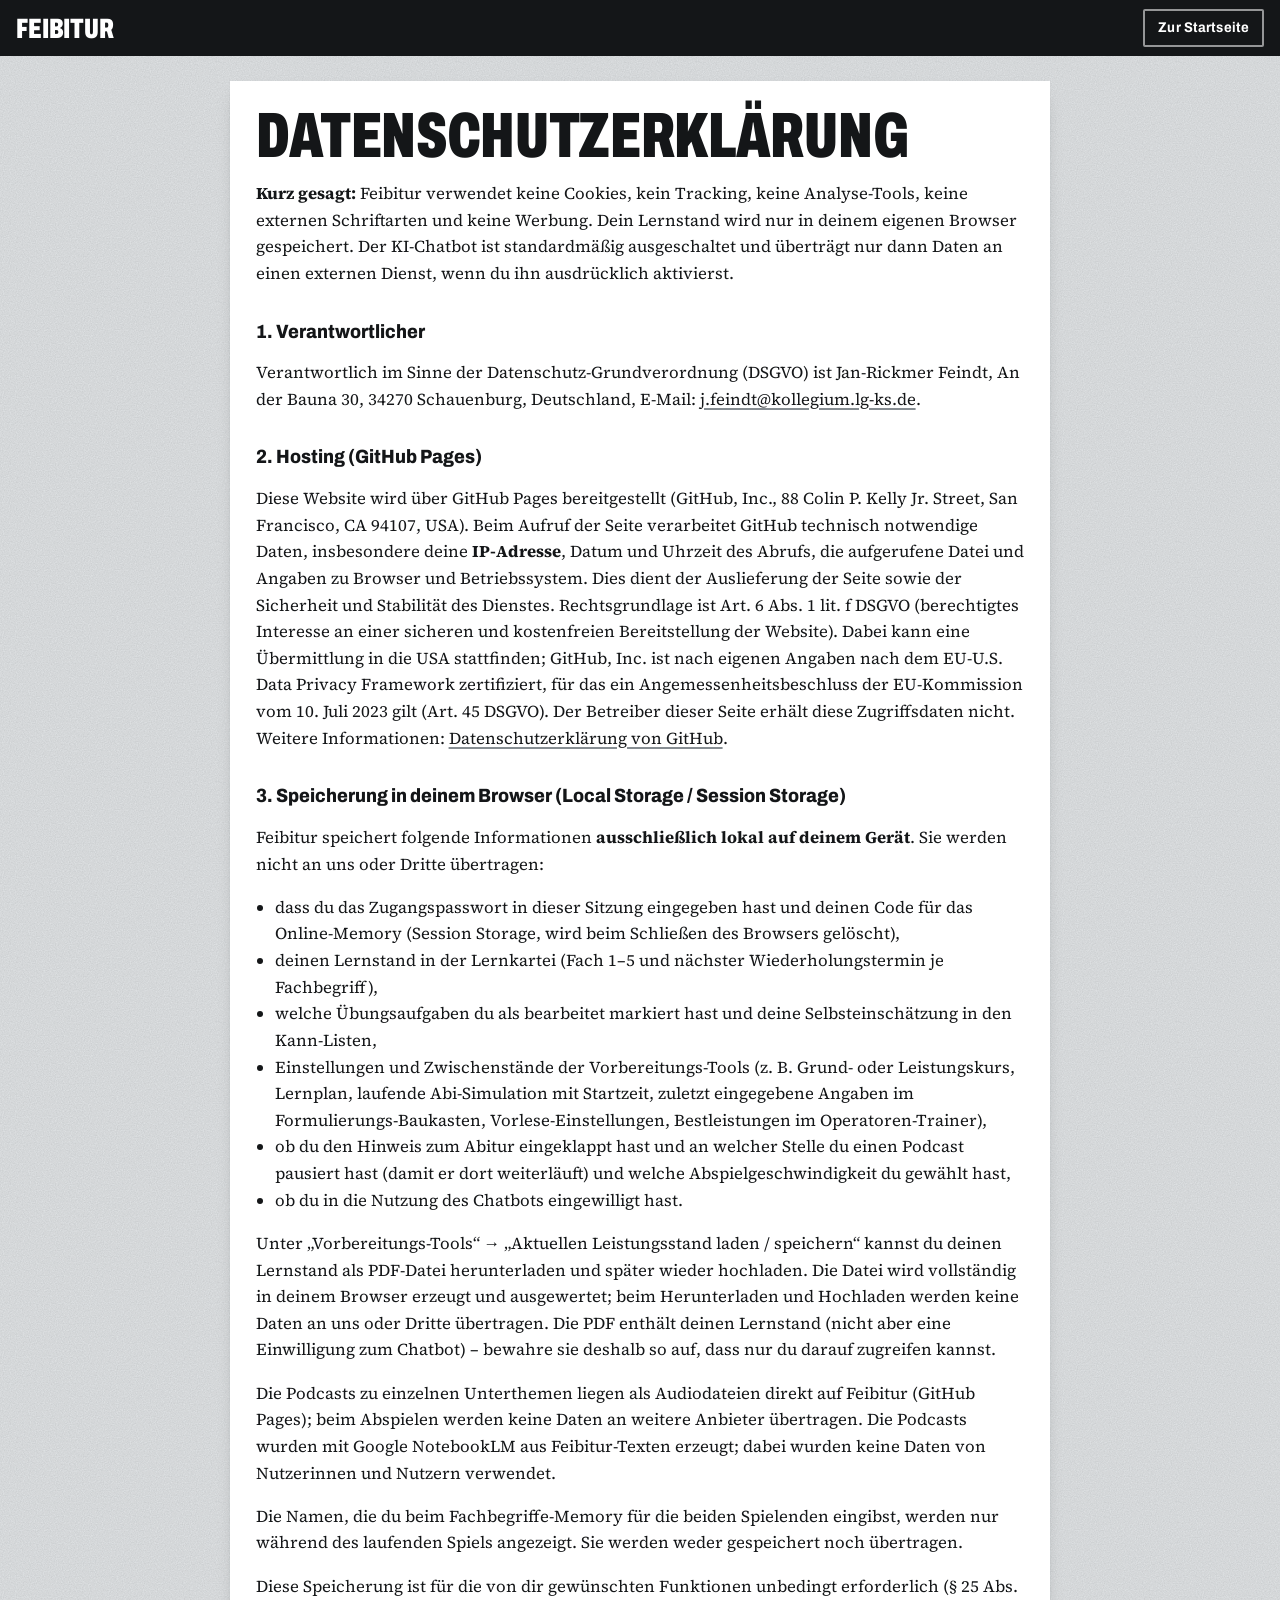
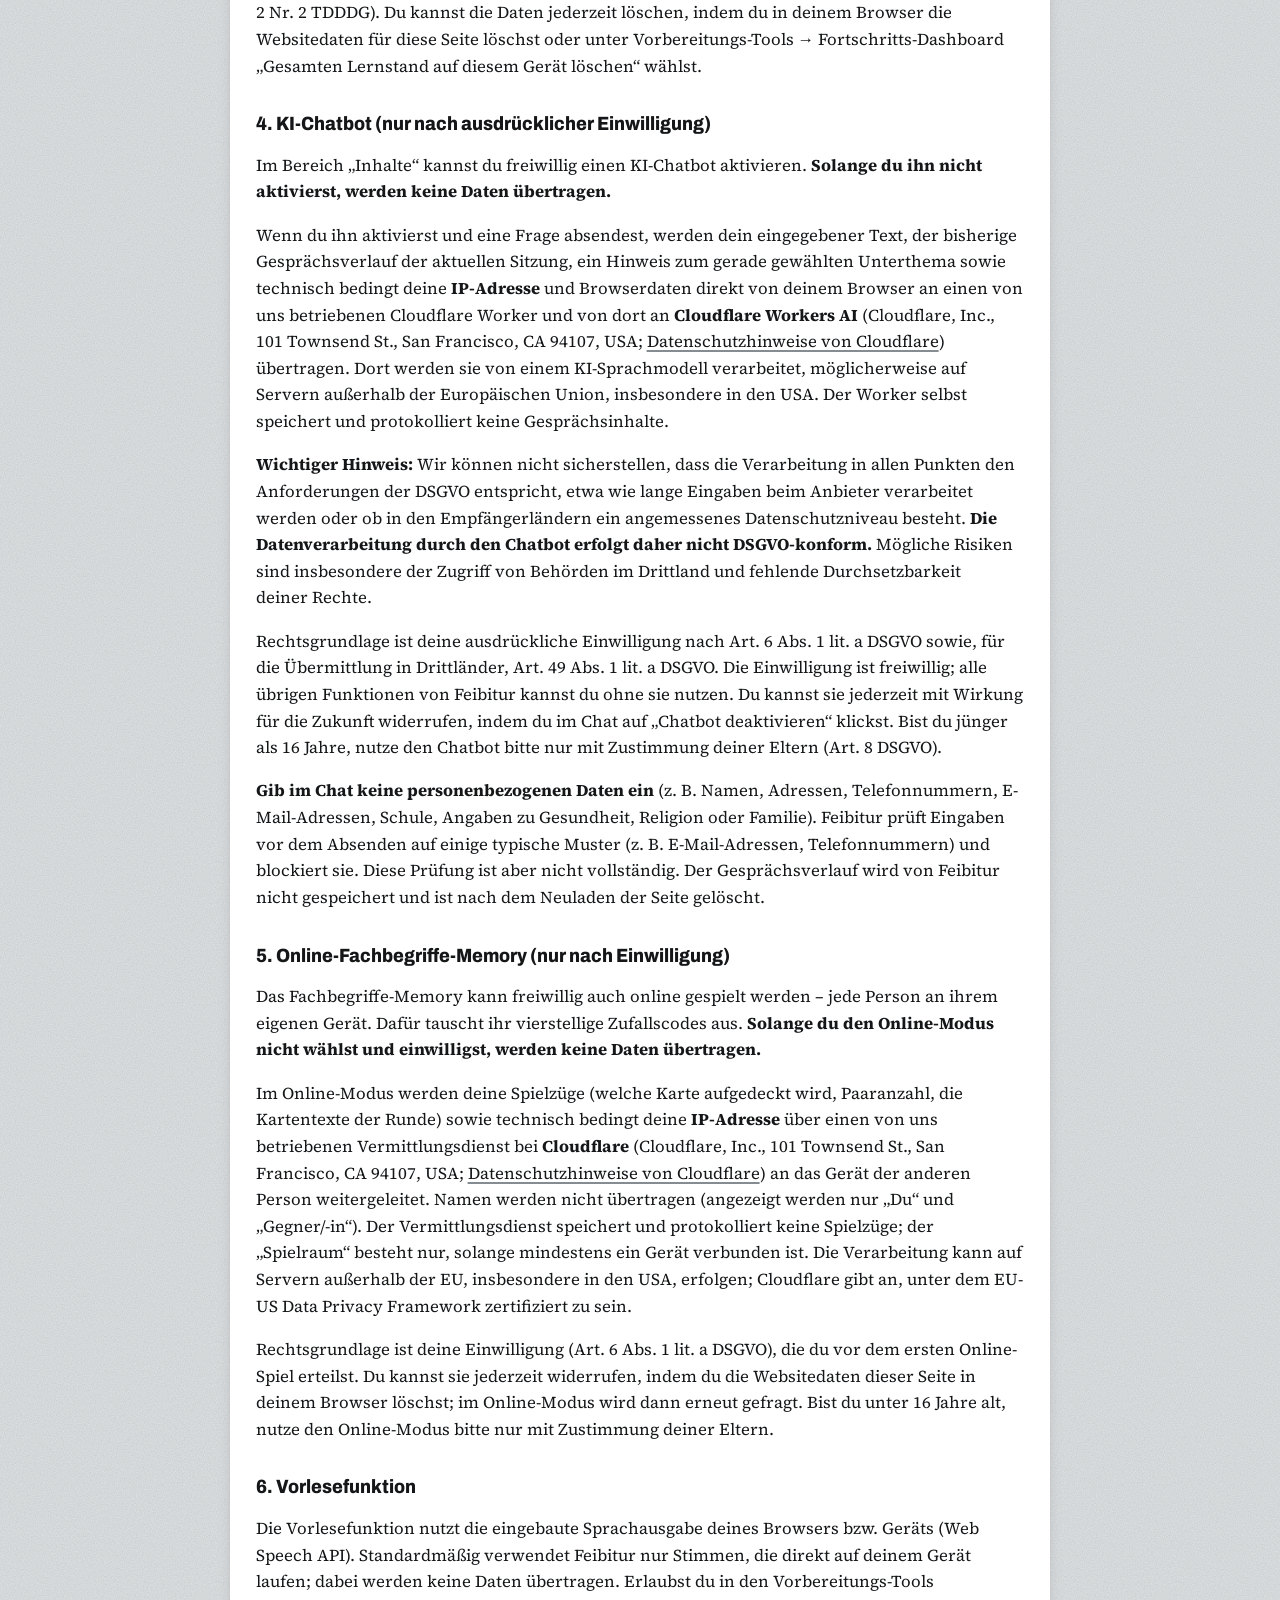
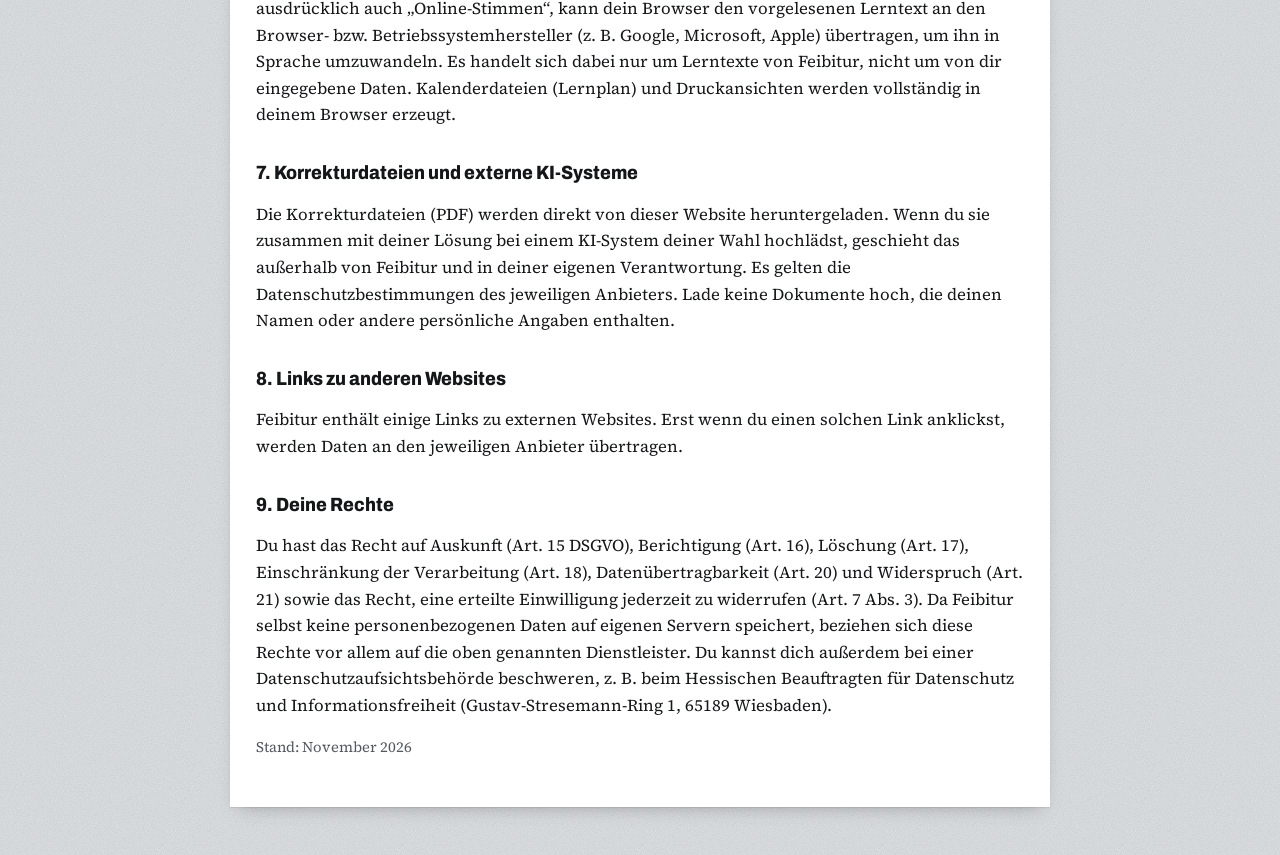
==== commit 63df4de1: "Online-Memory: Vermittler (Cloudflare Worker + Durable Object) und Online-Modus mit Code-Tausch; Dat" ====
--- a/datenschutz.html
+++ b/datenschutz.html
@@ -24,7 +24,7 @@
 <h2>3. Speicherung in deinem Browser (Local Storage / Session Storage)</h2>
 <p>Feibitur speichert folgende Informationen <b>ausschließlich lokal auf deinem Gerät</b>. Sie werden nicht an uns oder Dritte übertragen:</p>
 <ul>
-<li>dass du das Zugangspasswort in dieser Sitzung eingegeben hast (Session Storage, wird beim Schließen des Browsers gelöscht),</li>
+<li>dass du das Zugangspasswort in dieser Sitzung eingegeben hast und deinen Code für das Online-Memory (Session Storage, wird beim Schließen des Browsers gelöscht),</li>
 <li>deinen Lernstand in der Lernkartei (Fach 1–5 und nächster Wiederholungstermin je Fachbegriff),</li>
 <li>welche Übungsaufgaben du als bearbeitet markiert hast und deine Selbsteinschätzung in den Kann-Listen,</li>
 <li>Einstellungen und Zwischenstände der Vorbereitungs-Tools (z. B. Grund- oder Leistungskurs, Lernplan, laufende Abi-Simulation mit Startzeit, zuletzt eingegebene Angaben im Formulierungs-Baukasten, Vorlese-Einstellungen, Bestleistungen im Operatoren-Trainer),</li>
@@ -43,16 +43,21 @@
 <p>Rechtsgrundlage ist deine ausdrückliche Einwilligung nach Art. 6 Abs. 1 lit. a DSGVO sowie, für die Übermittlung in Drittländer, Art. 49 Abs. 1 lit. a DSGVO. Die Einwilligung ist freiwillig; alle übrigen Funktionen von Feibitur kannst du ohne sie nutzen. Du kannst sie jederzeit mit Wirkung für die Zukunft widerrufen, indem du im Chat auf „Chatbot deaktivieren“ klickst. Bist du jünger als 16 Jahre, nutze den Chatbot bitte nur mit Zustimmung deiner Eltern (Art. 8 DSGVO).</p>
 <p><b>Gib im Chat keine personenbezogenen Daten ein</b> (z. B. Namen, Adressen, Telefonnummern, E-Mail-Adressen, Schule, Angaben zu Gesundheit, Religion oder Familie). Feibitur prüft Eingaben vor dem Absenden auf einige typische Muster (z. B. E-Mail-Adressen, Telefonnummern) und blockiert sie. Diese Prüfung ist aber nicht vollständig. Der Gesprächsverlauf wird von Feibitur nicht gespeichert und ist nach dem Neuladen der Seite gelöscht.</p>
 
-<h2>5. Vorlesefunktion</h2>
+<h2 id="memory-online">5. Online-Fachbegriffe-Memory (nur nach Einwilligung)</h2>
+<p>Das Fachbegriffe-Memory kann freiwillig auch online gespielt werden – jede Person an ihrem eigenen Gerät. Dafür tauscht ihr vierstellige Zufallscodes aus. <b>Solange du den Online-Modus nicht wählst und einwilligst, werden keine Daten übertragen.</b></p>
+<p>Im Online-Modus werden deine Spielzüge (welche Karte aufgedeckt wird, Paaranzahl, die Kartentexte der Runde) sowie technisch bedingt deine <b>IP-Adresse</b> über einen von uns betriebenen Vermittlungsdienst bei <b>Cloudflare</b> (Cloudflare, Inc., 101 Townsend St., San Francisco, CA 94107, USA; <a href="https://www.cloudflare.com/de-de/privacypolicy/" rel="noopener noreferrer">Datenschutzhinweise von Cloudflare</a>) an das Gerät der anderen Person weitergeleitet. Namen werden nicht übertragen (angezeigt werden nur „Du“ und „Gegner/-in“). Der Vermittlungsdienst speichert und protokolliert keine Spielzüge; der „Spielraum“ besteht nur, solange mindestens ein Gerät verbunden ist. Die Verarbeitung kann auf Servern außerhalb der EU, insbesondere in den USA, erfolgen; Cloudflare gibt an, unter dem EU-US Data Privacy Framework zertifiziert zu sein.</p>
+<p>Rechtsgrundlage ist deine Einwilligung (Art. 6 Abs. 1 lit. a DSGVO), die du vor dem ersten Online-Spiel erteilst. Du kannst sie jederzeit widerrufen, indem du die Websitedaten dieser Seite in deinem Browser löschst; im Online-Modus wird dann erneut gefragt. Bist du unter 16 Jahre alt, nutze den Online-Modus bitte nur mit Zustimmung deiner Eltern.</p>
+
+<h2>6. Vorlesefunktion</h2>
 <p>Die Vorlesefunktion nutzt die eingebaute Sprachausgabe deines Browsers bzw. Geräts (Web Speech API). Standardmäßig verwendet Feibitur nur Stimmen, die direkt auf deinem Gerät laufen; dabei werden keine Daten übertragen. Erlaubst du in den Vorbereitungs-Tools ausdrücklich auch „Online-Stimmen“, kann dein Browser den vorgelesenen Lerntext an den Browser- bzw. Betriebssystemhersteller (z. B. Google, Microsoft, Apple) übertragen, um ihn in Sprache umzuwandeln. Es handelt sich dabei nur um Lerntexte von Feibitur, nicht um von dir eingegebene Daten. Kalenderdateien (Lernplan) und Druckansichten werden vollständig in deinem Browser erzeugt.</p>
 
-<h2>6. Korrekturdateien und externe KI-Systeme</h2>
+<h2>7. Korrekturdateien und externe KI-Systeme</h2>
 <p>Die Korrekturdateien (PDF) werden direkt von dieser Website heruntergeladen. Wenn du sie zusammen mit deiner Lösung bei einem KI-System deiner Wahl hochlädst, geschieht das außerhalb von Feibitur und in deiner eigenen Verantwortung. Es gelten die Datenschutzbestimmungen des jeweiligen Anbieters. Lade keine Dokumente hoch, die deinen Namen oder andere persönliche Angaben enthalten.</p>
 
-<h2>7. Links zu anderen Websites</h2>
+<h2>8. Links zu anderen Websites</h2>
 <p>Feibitur enthält einige Links zu externen Websites. Erst wenn du einen solchen Link anklickst, werden Daten an den jeweiligen Anbieter übertragen.</p>
 
-<h2>8. Deine Rechte</h2>
+<h2>9. Deine Rechte</h2>
 <p>Du hast das Recht auf Auskunft (Art. 15 DSGVO), Berichtigung (Art. 16), Löschung (Art. 17), Einschränkung der Verarbeitung (Art. 18), Datenübertragbarkeit (Art. 20) und Widerspruch (Art. 21) sowie das Recht, eine erteilte Einwilligung jederzeit zu widerrufen (Art. 7 Abs. 3). Da Feibitur selbst keine personenbezogenen Daten auf eigenen Servern speichert, beziehen sich diese Rechte vor allem auf die oben genannten Dienstleister. Du kannst dich außerdem bei einer Datenschutzaufsichtsbehörde beschweren, z. B. beim Hessischen Beauftragten für Datenschutz und Informationsfreiheit (Gustav-Stresemann-Ring 1, 65189 Wiesbaden).</p>
 
 <p class="muted">Stand: November 2026</p>
--- a/assets/css/style.css
+++ b/assets/css/style.css
@@ -1001,3 +1001,27 @@
   .sidebar-tools .tool-grp { margin-left: 26px; }
   .ls-card { padding: 1rem .95rem 1.1rem; }
 }
+
+/* ================================================================== Online-Memory */
+.m-mode { border: 0; padding: 0; margin: .2rem 0 0; display: grid; gap: .4rem; }
+.m-mode legend { padding: 0; margin-bottom: .4rem; font: 700 .9rem/1.2 var(--ui); }
+.m-mode label { display: flex; align-items: center; gap: .55rem; padding: .55rem .7rem; border: 2px solid var(--g3); cursor: pointer; font-weight: 600; }
+.m-mode label:has(input:checked) { border-color: var(--ink); background: var(--g1); }
+.m-online-note { background: var(--g1); padding: .7rem .8rem; font-size: .9rem; }
+.m-online-note p { margin: 0 0 .5rem; font-family: var(--read); }
+.m-consent { display: flex; gap: .5rem; align-items: flex-start; font-weight: 600; }
+.m-consent.m-need { outline: 3px solid var(--stop); outline-offset: 3px; }
+.m-code-label { margin: .4rem 0 0; font: 800 .78rem/1 var(--ui); text-transform: uppercase; letter-spacing: .12em; color: var(--g5); }
+.m-code { margin: .1rem 0 .3rem; font: 850 clamp(3.4rem, 15vw, 5rem)/1 var(--ui); font-stretch: 80%; letter-spacing: .14em; font-variant-numeric: tabular-nums; }
+.m-lobby > p { margin: .2rem 0; font-family: var(--read); }
+.m-peer { display: grid; gap: .3rem; margin-top: .6rem; font: 700 .9rem/1.2 var(--ui); }
+.m-peer input { width: 100%; padding: .55rem .7rem; font: 850 2rem/1 var(--ui); font-stretch: 80%; letter-spacing: .2em; text-transform: uppercase; text-align: center; }
+.m-net { min-height: 1.4em; margin: .4rem 0 0; font-weight: 600; color: var(--g6); }
+.m-lobby-actions { display: flex; gap: .5rem; flex-wrap: wrap; }
+.m-lobby-actions .m-go { flex: 1 1 auto; }
+.m-banner { position: absolute; left: 50%; top: 84px; z-index: 22; transform: translateX(-50%); max-width: calc(100% - 24px); padding: .55rem .9rem; background: var(--q4); color: var(--ink);
+  font: 700 .92rem/1.3 var(--ui); text-align: center; box-shadow: 0 8px 18px -8px rgba(0, 0, 0, .7); }
+.m-online.m-wait-turn .m-card:not(.up):not(.gone) { cursor: default; }
+.m-online.m-wait-turn .m-felt { filter: saturate(.9); }
+@media (hover: hover) and (pointer: fine) { .m-online.m-wait-turn .m-card:not(.up):not(.gone):hover { transform: rotate(var(--rot)); } }
+@media (max-width: 640px) { .m-online .m-name { white-space: normal; line-height: 1.05; font-size: .82rem; } }
